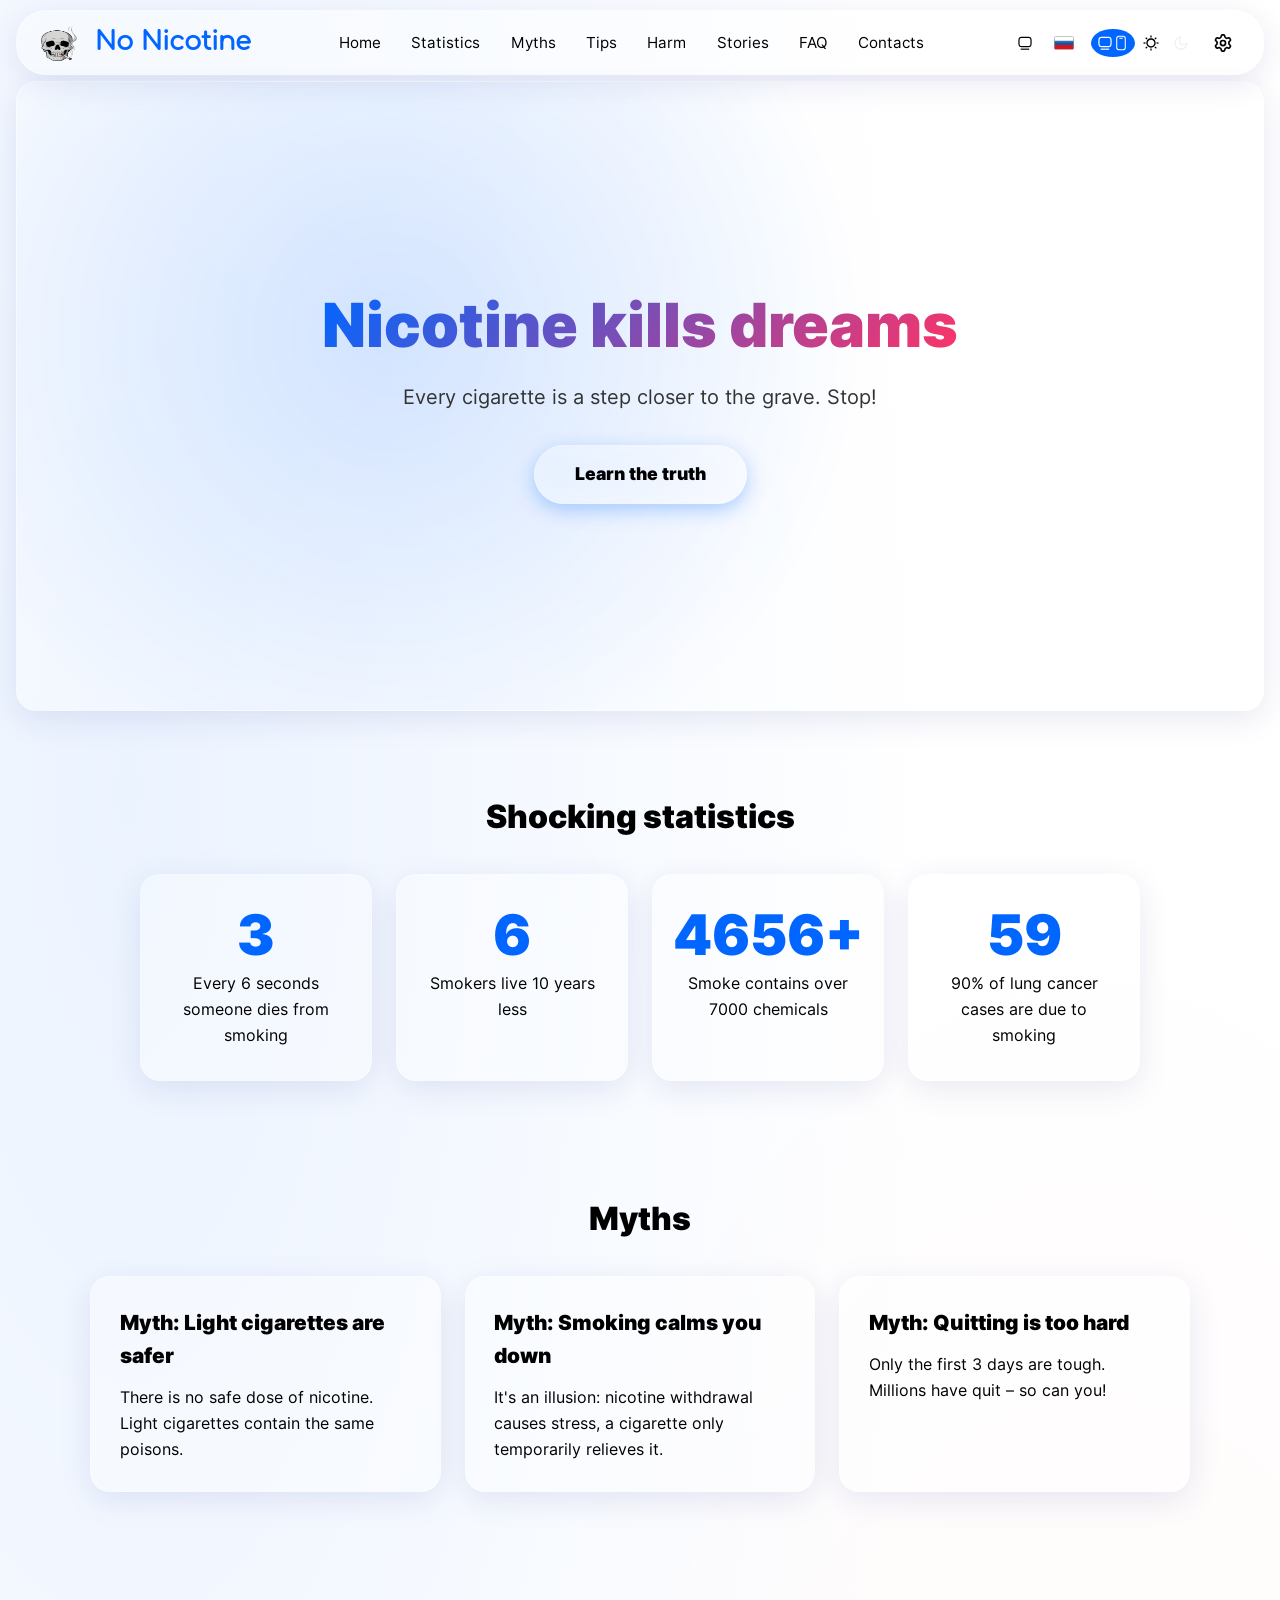
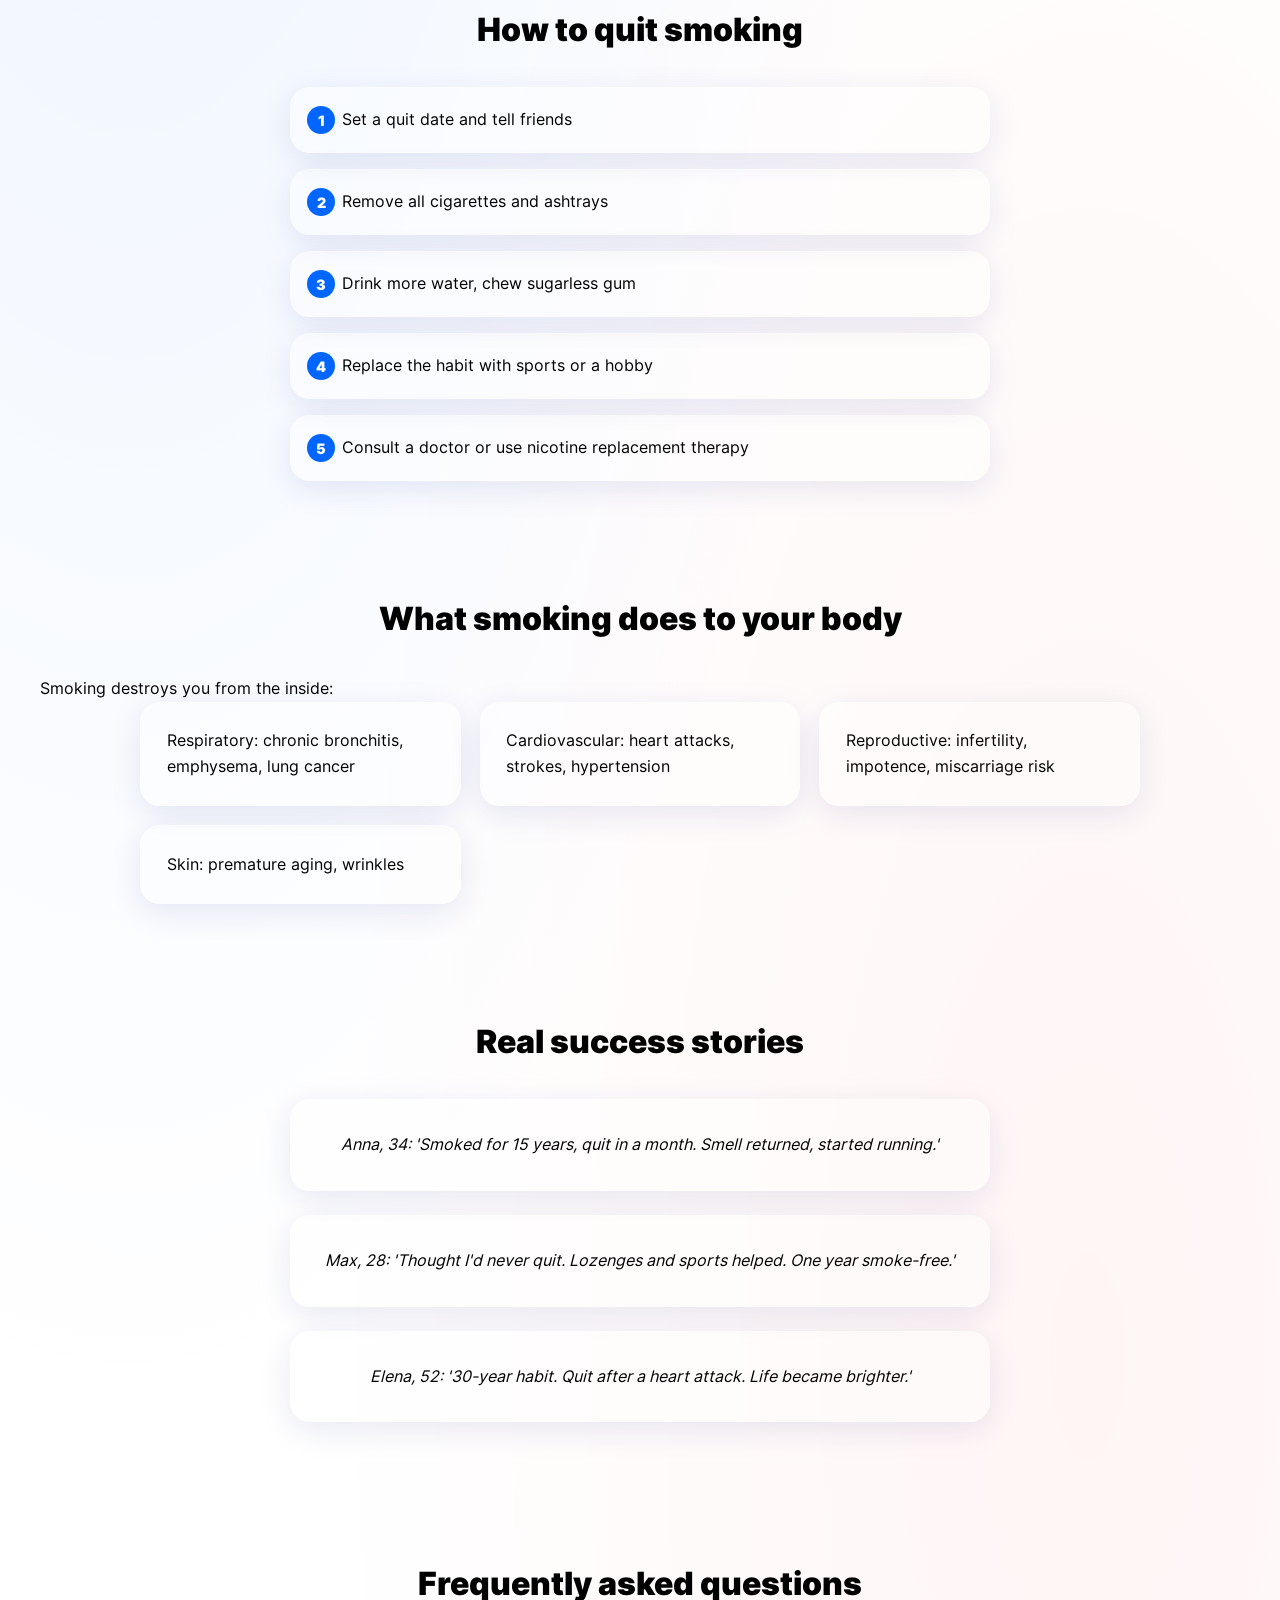
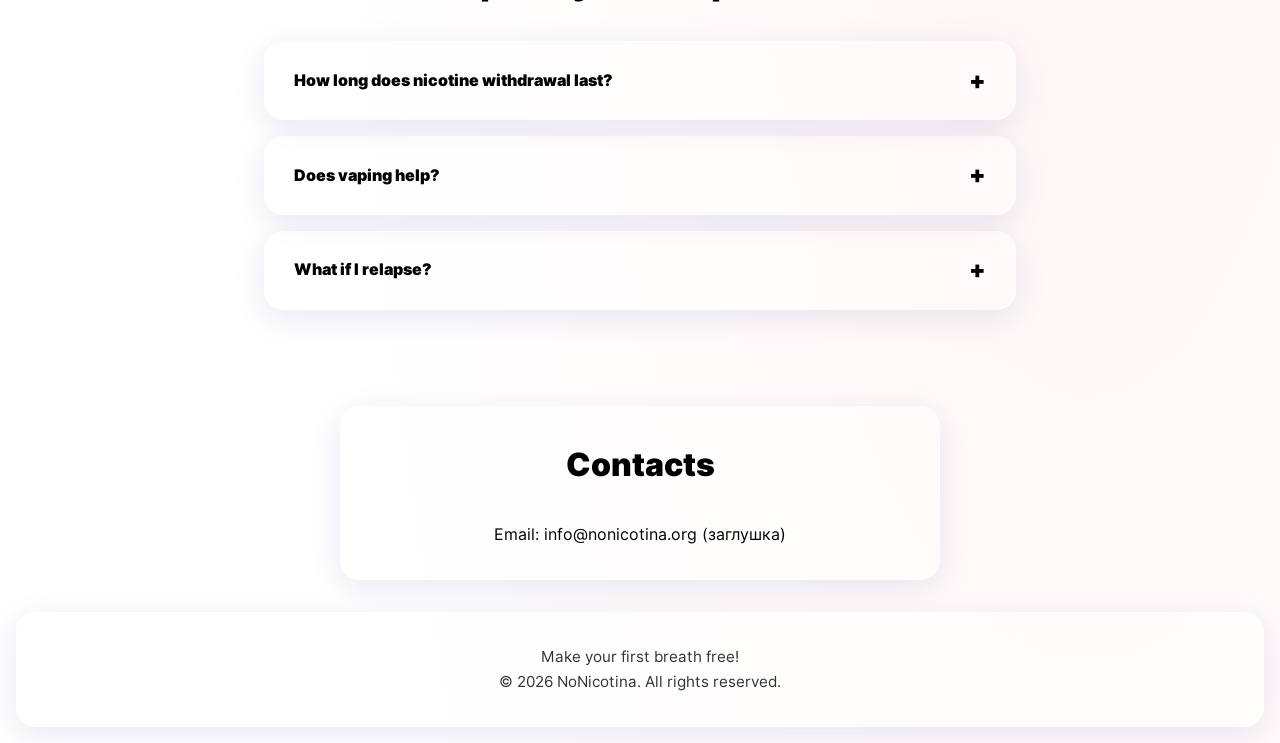
==== index.html @ d29f21b5 "Коммит" ====
<!DOCTYPE html>
<html lang="ru" data-theme="system">
<head>
  <meta charset="UTF-8">
  <meta name="viewport" content="width=device-width, initial-scale=1.0">
  <title data-i18n="site_title">Нет никотину – освободи себя</title>
  <meta name="description" content="Антитабачный сайт о вреде курения, статистике, мифах и способах бросить. Присоединяйся к движению NoNicotina!">
  <meta name="keywords" content="бросить курить, вред курения, никотин, антитабак, здоровье, отказ от сигарет">
  <link rel="canonical" href="https://nonicotina.github.io/">
  <!-- hreflang для всех языков -->
  <link rel="alternate" hreflang="ru" href="https://nonicotina.github.io/">
  <link rel="alternate" hreflang="en" href="https://nonicotina.github.io/?lang=en">
  <link rel="alternate" hreflang="uk" href="https://nonicotina.github.io/?lang=uk">
  <link rel="alternate" hreflang="fr" href="https://nonicotina.github.io/?lang=fr">
  <link rel="alternate" hreflang="x-default" href="https://nonicotina.github.io/">
  <!-- Open Graph -->
  <meta property="og:title" content="NoNicotina – антитабачный проект">
  <meta property="og:description" content="Узнай правду о курении и освободись от никотиновой зависимости.">
  <meta property="og:url" content="https://nonicotina.github.io/">
  <meta property="og:site_name" content="NoNicotina">
  <meta property="og:type" content="website">
  <meta property="og:locale" content="ru_RU">
  <meta property="og:locale:alternate" content="en_US">
  <meta property="og:locale:alternate" content="uk_UA">
  <meta property="og:locale:alternate" content="fr_FR">
  <meta property="og:image" content="https://nonicotina.github.io/static/icons/siteicon.webp">
  <meta property="og:image:width" content="256">
  <meta property="og:image:height" content="256">
  <!-- Twitter Card -->
  <meta name="twitter:card" content="summary">
  <meta name="twitter:title" content="NoNicotina">
  <meta name="twitter:description" content="Антитабачный сайт. Бросай курить!">
  <meta name="twitter:image" content="https://nonicotina.github.io/static/icons/siteicon.webp">
  <!-- Microsoft, Apple, etc. -->
  <meta name="msapplication-TileColor" content="#0066FF">
  <meta name="msapplication-TileImage" content="/static/favicon/mstile-150x150.png">
  <meta name="theme-color" content="#0066FF" media="(prefers-color-scheme: light)">
  <meta name="theme-color" content="#000000" media="(prefers-color-scheme: dark)">
  <!-- Favicon заливка всех 57 иконок -->
  <link rel="icon" type="image/svg+xml" href="/static/favicon/favicon.svg">
  <link rel="icon" type="image/png" sizes="16x16" href="/static/favicon/favicon-16x16.png">
  <link rel="icon" type="image/png" sizes="32x32" href="/static/favicon/favicon-32x32.png">
  <link rel="icon" type="image/png" sizes="48x48" href="/static/favicon/favicon-48x48.png">
  <link rel="icon" type="image/png" sizes="96x96" href="/static/favicon/favicon-96x96.png">
  <link rel="icon" type="image/png" sizes="120x120" href="/static/favicon/favicon-120x120.png">
  <link rel="icon" type="image/png" sizes="180x180" href="/static/favicon/favicon-180x180.png">
  <link rel="icon" type="image/png" sizes="192x192" href="/static/favicon/android-chrome-192x192.png">
  <link rel="icon" type="image/png" sizes="256x256" href="/static/favicon/android-chrome-256x256.png">
  <link rel="icon" type="image/png" sizes="384x384" href="/static/favicon/android-chrome-384x384.png">
  <link rel="icon" type="image/png" sizes="512x512" href="/static/favicon/android-chrome-512x512.png">
  <link rel="apple-touch-icon" sizes="57x57" href="/static/favicon/apple-touch-icon-57x57.png">
  <link rel="apple-touch-icon" sizes="60x60" href="/static/favicon/apple-touch-icon-60x60.png">
  <link rel="apple-touch-icon" sizes="72x72" href="/static/favicon/apple-touch-icon-72x72.png">
  <link rel="apple-touch-icon" sizes="76x76" href="/static/favicon/apple-touch-icon-76x76.png">
  <link rel="apple-touch-icon" sizes="114x114" href="/static/favicon/apple-touch-icon-114x114.png">
  <link rel="apple-touch-icon" sizes="120x120" href="/static/favicon/apple-touch-icon-120x120.png">
  <link rel="apple-touch-icon" sizes="144x144" href="/static/favicon/apple-touch-icon-144x144.png">
  <link rel="apple-touch-icon" sizes="152x152" href="/static/favicon/apple-touch-icon-152x152.png">
  <link rel="apple-touch-icon" sizes="167x167" href="/static/favicon/apple-touch-icon-167x167.png">
  <link rel="apple-touch-icon" sizes="180x180" href="/static/favicon/apple-touch-icon-180x180.png">
  <link rel="mask-icon" href="/static/favicon/favicon.svg" color="#0066FF">
  <meta name="mobile-web-app-capable" content="yes">
  <meta name="apple-mobile-web-app-capable" content="yes">
  <meta name="apple-mobile-web-app-status-bar-style" content="black-translucent">
  <!-- JSON-LD Schema.org -->
  <script type="application/ld+json">
    {
      "@context": "https://schema.org",
      "@type": "WebSite",
      "name": "NoNicotina",
      "url": "https://nonicotina.github.io",
      "description": "Антитабачный проект, помогающий бросить курить.",
      "potentialAction": {
        "@type": "SearchAction",
        "target": "https://nonicotina.github.io/search?q={search_term_string}",
        "query-input": "required name=search_term_string"
      },
      "inLanguage": ["ru", "en", "uk", "fr"],
      "publisher": {
        "@type": "Organization",
        "name": "NoNicotina",
        "logo": {
          "@type": "ImageObject",
          "url": "https://nonicotina.github.io/static/icons/siteicon.webp"
        }
      }
    }
  </script>
  <!-- Подключаем стили -->
  <link rel="stylesheet" href="static/styles/style.css">
</head>
<body>
  <!-- BVI панель (сначала скрыта, управляется классом bvi-active на body) -->
  <div class="bvi-panel" id="bviPanel">
    <div class="bvi-blocks bvi-block-center">
      <div class="bvi-block bvi-block-font">
        <div class="bvi-block-title" data-i18n="bvi_font">Шрифт:</div>
        <a class="bvi-link bvi-font-family-arial active">Аб</a>
        <a class="bvi-link bvi-font-family-times">Аб</a>
      </div>
      <div class="bvi-block bvi-block-fontSize">
        <div class="bvi-block-title" data-i18n="bvi_font_size">Размер шрифта:</div>
        <a data-fontsize="24" class="bvi-link bvi-fontSize-small active">Аб</a>
        <a data-fontsize="32" class="bvi-link bvi-fontSize-middle">Аб</a>
        <a data-fontsize="40" class="bvi-link bvi-fontSize-big">Аб</a>
      </div>
      <div class="bvi-block bvi-block-color">
        <div class="bvi-block-title" data-i18n="bvi_color">Цветопередача:</div>
        <a data-theme="white" class="bvi-link bvi-theme-white active">А</a>
        <a data-theme="black" class="bvi-link bvi-theme-black">А</a>
        <a data-theme="blue" class="bvi-link bvi-theme-blue">А</a>
        <a data-theme="brown" class="bvi-link bvi-theme-brown">А</a>
        <a data-theme="green" class="bvi-link bvi-theme-green">А</a>
      </div>
      <div class="bvi-block bvi-block-images">
        <div class="bvi-block-title" data-i18n="bvi_images">Изображения:</div>
        <a class="bvi-link bvi-images-on"><i class="bvi-images bvi-images-image"></i></a>
        <a class="bvi-link bvi-images-off active"><i class="bvi-images bvi-images-minus-circle"></i></a>
        <a class="bvi-link bvi-images-grayscale"><i class="bvi-images bvi-images-adjust"></i></a>
      </div>
      <div class="bvi-block bvi-block-speech">
        <div class="bvi-block-title" data-i18n="bvi_speech">Синтез речи:</div>
        <a class="bvi-link bvi-speech-off active"><i class="bvi-images bvi-images-volume-off"></i></a>
        <a class="bvi-link bvi-speech-on"><i class="bvi-images bvi-images-volume-up"></i></a>
      </div>
      <div class="bvi-block bvi-block-settings">
        <div class="bvi-block-title" data-i18n="settings">Настройки</div>
        <a class="bvi-link" id="bviModalBtn"><i class="bvi-images bvi-images-cog"></i></a>
        <a class="bvi-link" id="bviReset" data-i18n="bvi_reset">Обычная версия</a>
        <a class="bvi-link" id="bviHide" data-i18n="bvi_hide">Скрыть панель</a>
      </div>
    </div>
  </div>

  <header class="header glass">
    <a href="/" class="logo" aria-label="NoNicotina"></a>
    <nav class="nav" role="navigation">
      <button class="hamburger" aria-expanded="false" aria-label="Меню">
        <span></span><span></span><span></span>
      </button>
      <ul class="nav-list">
        <li><a href="#home" data-i18n="nav_home">Главная</a></li>
        <li><a href="#stats" data-i18n="nav_stats">Статистика</a></li>
        <li><a href="#myths" data-i18n="nav_myths">Мифы</a></li>
        <li><a href="#tips" data-i18n="nav_tips">Советы</a></li>
        <li><a href="#harm" data-i18n="nav_about">О вреде</a></li>
        <li><a href="#stories" data-i18n="nav_stories">Истории</a></li>
        <li><a href="#faq" data-i18n="nav_faq">Вопросы</a></li>
        <li><a href="#contacts" data-i18n="nav_contacts">Контакты</a></li>
      </ul>
    </nav>
    <div class="controls">
      <!-- Переключатель ПК/Мобильная версия -->
      <button class="version-switch" id="versionSwitch" aria-label="Switch version">
        <svg class="icon-desktop" width="16" height="16" viewBox="0 0 16 16" fill="currentColor"><path d="M12.1665 13.5811V14.7803H3.66651V13.5811H12.1665Z"/><path d="M13.4453 7.02379C13.4453 6.04702 13.4452 5.3616 13.3887 4.83434C13.3333 4.31828 13.2302 4.02378 13.0723 3.80309C12.9446 3.62475 12.7877 3.46883 12.6094 3.34117C12.3887 3.18328 12.0942 3.08007 11.5781 3.02477C11.0508 2.96829 10.3655 2.96715 9.38867 2.96715H6.61035C5.63359 2.96715 4.94816 2.96827 4.4209 3.02477C3.90486 3.0801 3.61034 3.18321 3.38965 3.34117C3.21143 3.46878 3.05534 3.62487 2.92774 3.80309C2.76977 4.02377 2.66667 4.3183 2.61133 4.83434C2.55483 5.3616 2.55371 6.04702 2.55371 7.02379C2.55371 8.0006 2.55485 8.68596 2.61133 9.21324C2.66663 9.72936 2.76983 10.0238 2.92774 10.2445C3.0554 10.4228 3.21131 10.5797 3.38965 10.7074C3.61034 10.8654 3.90484 10.9685 4.4209 11.0238C4.94816 11.0803 5.63359 11.0804 6.61035 11.0804H9.38867C10.3654 11.0804 11.0508 11.0803 11.5781 11.0238C12.0941 10.9685 12.3887 10.8652 12.6094 10.7074C12.7877 10.5797 12.9446 10.4229 13.0723 10.2445C13.2301 10.0238 13.3334 9.72927 13.3887 9.21324C13.4452 8.68596 13.4453 8.00058 13.4453 7.02379ZM14.6455 7.02379C14.6455 7.97428 14.646 8.73509 14.5811 9.34117C14.5149 9.95828 14.3756 10.4858 14.0479 10.9437C13.8436 11.229 13.5938 11.4788 13.3086 11.683C12.8507 12.0108 12.3232 12.15 11.7061 12.2162C11.1 12.2811 10.3391 12.2806 9.38867 12.2806H6.61035C5.66018 12.2806 4.89991 12.2811 4.29395 12.2162C3.67684 12.15 3.14935 12.0108 2.69141 11.683C2.40613 11.4788 2.15639 11.229 1.95215 10.9437C1.62436 10.4858 1.4841 9.95828 1.41797 9.34117C1.35305 8.73511 1.35449 7.97424 1.35449 7.02379C1.35449 6.07366 1.35308 5.31333 1.41797 4.70738C1.4841 4.09028 1.62436 3.56279 1.95215 3.10485C2.15638 2.81956 2.40613 2.56982 2.69141 2.36559C3.14935 2.03779 3.67684 1.89753 4.29395 1.83141C4.8999 1.76652 5.66022 1.76793 6.61035 1.76793H9.38867C10.3391 1.76793 11.1 1.76649 11.7061 1.83141C12.3232 1.89753 12.8507 2.03779 13.3086 2.36559C13.5939 2.56982 13.8436 2.81957 14.0479 3.10485C14.3756 3.56279 14.5149 4.09028 14.5811 4.70738C14.646 5.31335 14.6455 6.07362 14.6455 7.02379Z"/></svg>
        <svg class="icon-mobile" xmlns="http://www.w3.org/2000/svg" width="16" height="16" viewBox="0 0 20 20" fill="currentColor"><path d="M12.5 1A3.5 3.5 0 0 1 16 4.5v11a3.5 3.5 0 0 1-3.5 3.5h-5A3.5 3.5 0 0 1 4 15.5v-11A3.5 3.5 0 0 1 7.5 1h5Zm-5 1.3a2.2 2.2 0 0 0-2.2 2.2v11a2.2 2.2 0 0 0 2.2 2.2h5a2.2 2.2 0 0 0 2.2-2.2v-11a2.2 2.2 0 0 0-2.2-2.2h-5Zm4.65 2.35h-4.3v-1.3h4.3v1.3Z"/></svg>
      </button>
      <!-- Дропдаун языков -->
      <div class="lang-switch">
        <button class="lang-current" aria-haspopup="listbox">
          <img src="[data-uri]" alt="RU" width="16" height="12">
        </button>
        <ul class="lang-dropdown" role="listbox">
          <li data-lang="ru"><img src="[data-uri]" alt="RU"></li>
          <li data-lang="en"><img src="[data-uri]" alt="EN"></li>
          <li data-lang="uk"><img src="[data-uri]" alt="UA"></li>
          <li data-lang="fr"><img src="[data-uri]" alt="FR"></li>
        </ul>
      </div>
      <!-- Тема -->
      <div class="theme-toggle">
        <button class="theme-btn" data-theme="system" aria-label="System theme">
          <svg class="icon-system-desktop" width="16" height="16" viewBox="0 0 16 16" fill="currentColor"><path d="M12.1665 13.5811V14.7803H3.66651V13.5811H12.1665Z"/><path d="M13.4453 7.02379C13.4453 6.04702 13.4452 5.3616 13.3887 4.83434C13.3333 4.31828 13.2302 4.02378 13.0723 3.80309C12.9446 3.62475 12.7877 3.46883 12.6094 3.34117C12.3887 3.18328 12.0942 3.08007 11.5781 3.02477C11.0508 2.96829 10.3655 2.96715 9.38867 2.96715H6.61035C5.63359 2.96715 4.94816 2.96827 4.4209 3.02477C3.90486 3.0801 3.61034 3.18321 3.38965 3.34117C3.21143 3.46878 3.05534 3.62487 2.92774 3.80309C2.76977 4.02377 2.66667 4.3183 2.61133 4.83434C2.55483 5.3616 2.55371 6.04702 2.55371 7.02379C2.55371 8.0006 2.55485 8.68596 2.61133 9.21324C2.66663 9.72936 2.76983 10.0238 2.92774 10.2445C3.0554 10.4228 3.21131 10.5797 3.38965 10.7074C3.61034 10.8654 3.90484 10.9685 4.4209 11.0238C4.94816 11.0803 5.63359 11.0804 6.61035 11.0804H9.38867C10.3654 11.0804 11.0508 11.0803 11.5781 11.0238C12.0941 10.9685 12.3887 10.8652 12.6094 10.7074C12.7877 10.5797 12.9446 10.4229 13.0723 10.2445C13.2301 10.0238 13.3334 9.72927 13.3887 9.21324C13.4452 8.68596 13.4453 8.00058 13.4453 7.02379ZM14.6455 7.02379C14.6455 7.97428 14.646 8.73509 14.5811 9.34117C14.5149 9.95828 14.3756 10.4858 14.0479 10.9437C13.8436 11.229 13.5938 11.4788 13.3086 11.683C12.8507 12.0108 12.3232 12.15 11.7061 12.2162C11.1 12.2811 10.3391 12.2806 9.38867 12.2806H6.61035C5.66018 12.2806 4.89991 12.2811 4.29395 12.2162C3.67684 12.15 3.14935 12.0108 2.69141 11.683C2.40613 11.4788 2.15639 11.229 1.95215 10.9437C1.62436 10.4858 1.4841 9.95828 1.41797 9.34117C1.35305 8.73511 1.35449 7.97424 1.35449 7.02379C1.35449 6.07366 1.35308 5.31333 1.41797 4.70738C1.4841 4.09028 1.62436 3.56279 1.95215 3.10485C2.15638 2.81956 2.40613 2.56982 2.69141 2.36559C3.14935 2.03779 3.67684 1.89753 4.29395 1.83141C4.8999 1.76652 5.66022 1.76793 6.61035 1.76793H9.38867C10.3391 1.76793 11.1 1.76649 11.7061 1.83141C12.3232 1.89753 12.8507 2.03779 13.3086 2.36559C13.5939 2.56982 13.8436 2.81957 14.0479 3.10485C14.3756 3.56279 14.5149 4.09028 14.5811 4.70738C14.646 5.31335 14.6455 6.07362 14.6455 7.02379Z"/></svg>
          <svg class="icon-system-mobile" xmlns="http://www.w3.org/2000/svg" width="16" height="16" viewBox="0 0 20 20" fill="currentColor"><path d="M12.5 1A3.5 3.5 0 0 1 16 4.5v11a3.5 3.5 0 0 1-3.5 3.5h-5A3.5 3.5 0 0 1 4 15.5v-11A3.5 3.5 0 0 1 7.5 1h5Zm-5 1.3a2.2 2.2 0 0 0-2.2 2.2v11a2.2 2.2 0 0 0 2.2 2.2h5a2.2 2.2 0 0 0 2.2-2.2v-11a2.2 2.2 0 0 0-2.2-2.2h-5Zm4.65 2.35h-4.3v-1.3h4.3v1.3Z"/></svg>
        </button>
        <button class="theme-btn" data-theme="light" aria-label="Light theme">
          <svg width="16" height="16" viewBox="0 0 16 16" fill="currentColor"><path d="M11.3496 8C11.3496 6.14985 9.85015 4.65039 8 4.65039C6.14985 4.65039 4.65039 6.14985 4.65039 8C4.65039 9.85015 6.14985 11.3496 8 11.3496C9.85015 11.3496 11.3496 9.85015 11.3496 8ZM12.6504 8C12.6504 10.5681 10.5681 12.6504 8 12.6504C5.43188 12.6504 3.34961 10.5681 3.34961 8C3.34961 5.43188 5.43188 3.34961 8 3.34961C10.5681 3.34961 12.6504 5.43188 12.6504 8Z"/><path d="M8.65039 0.5V2.5H7.34961V0.5H8.65039Z"/><path d="M8.65039 13.5V15.5H7.34961V13.5H8.65039Z"/><path d="M3.15808 2.24035L4.57229 3.65456L3.6525 4.57435L2.23829 3.16014L3.15808 2.24035Z"/><path d="M12.3505 11.4327L13.7647 12.8469L12.8449 13.7667L11.4307 12.3525L12.3505 11.4327Z"/><path d="M2.24537 12.8469L3.65958 11.4327L4.57937 12.3525L3.16516 13.7667L2.24537 12.8469Z"/><path d="M11.4377 3.65455L12.852 2.24033L13.7718 3.16012L12.3575 4.57434L11.4377 3.65455Z"/><path d="M0.5 7.35461H2.5V8.6554H0.5L0.5 7.35461Z"/><path d="M13.5 7.35461H15.5V8.6554H13.5V7.35461Z"/></svg>
        </button>
        <button class="theme-btn" data-theme="dark" aria-label="Dark theme">
          <svg width="16" height="16" viewBox="0 0 16 16" fill="currentColor"><path d="M13.2764 9.52324C12.5607 9.97754 11.7177 10.242 10.7812 10.242C8.11386 10.2419 5.95042 8.07997 5.9502 5.41289C5.9502 4.48128 6.21453 3.61071 6.67188 2.87285C4.30332 3.4658 2.54992 5.60845 2.5498 8.16093C2.5498 11.1712 4.99103 13.6102 8 13.6102C10.5383 13.6102 12.6709 11.8724 13.2764 9.52324ZM7.05078 5.41289C7.051 7.47224 8.72116 9.1423 10.7812 9.14238C11.9248 9.14238 12.887 8.63397 13.5781 7.8084C13.7266 7.63106 13.9701 7.56547 14.1875 7.64433C14.4049 7.72329 14.5497 7.9297 14.5498 8.16093C14.5498 11.7766 11.6161 14.7098 8 14.7098C4.38402 14.7098 1.4502 11.7792 1.4502 8.16093C1.45033 4.54322 4.3812 1.61015 8 1.61015C8.23027 1.61015 8.43585 1.75352 8.51562 1.96953C8.59536 2.18554 8.53241 2.42829 8.35742 2.57793C7.55573 3.26311 7.05078 4.27876 7.05078 5.41289Z"/></svg>
        </button>
      </div>
      <!-- Шестерёнка настроек -->
      <button class="settings-btn" id="settingsBtn" aria-label="Settings">
        <svg data-component="Octicon" aria-hidden="true" focusable="false" class="octicon octicon-gear" viewBox="0 0 16 16" width="16" height="16" fill="currentColor" display="inline-block" overflow="visible" style="vertical-align: text-bottom;"><path d="M8 0a8.2 8.2 0 0 1 .701.031C9.444.095 9.99.645 10.16 1.29l.288 1.107c.018.066.079.158.212.224.231.114.454.243.668.386.123.082.233.09.299.071l1.103-.303c.644-.176 1.392.021 1.82.63.27.385.506.792.704 1.218.315.675.111 1.422-.364 1.891l-.814.806c-.049.048-.098.147-.088.294.016.257.016.515 0 .772-.01.147.038.246.088.294l.814.806c.475.469.679 1.216.364 1.891a7.977 7.977 0 0 1-.704 1.217c-.428.61-1.176.807-1.82.63l-1.102-.302c-.067-.019-.177-.011-.3.071a5.909 5.909 0 0 1-.668.386c-.133.066-.194.158-.211.224l-.29 1.106c-.168.646-.715 1.196-1.458 1.26a8.006 8.006 0 0 1-1.402 0c-.743-.064-1.289-.614-1.458-1.26l-.289-1.106c-.018-.066-.079-.158-.212-.224a5.738 5.738 0 0 1-.668-.386c-.123-.082-.233-.09-.299-.071l-1.103.303c-.644.176-1.392-.021-1.82-.63a8.12 8.12 0 0 1-.704-1.218c-.315-.675-.111-1.422.363-1.891l.815-.806c.05-.048.098-.147.088-.294a6.214 6.214 0 0 1 0-.772c.01-.147-.038-.246-.088-.294l-.815-.806C.635 6.045.431 5.298.746 4.623a7.92 7.92 0 0 1 .704-1.217c.428-.61 1.176-.807 1.82-.63l1.102.302c.067.019.177.011.3-.071.214-.143.437-.272.668-.386.133-.066.194-.158.211-.224l.29-1.106C6.009.645 6.556.095 7.299.03 7.53.01 7.764 0 8 0Zm-.571 1.525c-.036.003-.108.036-.137.146l-.289 1.105c-.147.561-.549.967-.998 1.189-.173.086-.34.183-.5.29-.417.278-.97.423-1.529.27l-1.103-.303c-.109-.03-.175.016-.195.045-.22.312-.412.644-.573.99-.014.031-.021.11.059.19l.815.806c.411.406.562.957.53 1.456a4.709 4.709 0 0 0 0 .582c.032.499-.119 1.05-.53 1.456l-.815.806c-.081.08-.073.159-.059.19.162.346.353.677.573.989.02.03.085.076.195.046l1.102-.303c.56-.153 1.113-.008 1.53.27.161.107.328.204.501.29.447.222.85.629.997 1.189l.289 1.105c.029.109.101.143.137.146a6.6 6.6 0 0 0 1.142 0c.036-.003.108-.036.137-.146l.289-1.105c.147-.561.549-.967.998-1.189.173-.086.34-.183.5-.29.417-.278.97-.423 1.529-.27l1.103.303c.109.029.175-.016.195-.045.22-.313.411-.644.573-.99.014-.031.021-.11-.059-.19l-.815-.806c-.411-.406-.562-.957-.53-1.456a4.709 4.709 0 0 0 0-.582c-.032-.499.119-1.05.53-1.456l.815-.806c.081-.08.073-.159.059-.19a6.464 6.464 0 0 0-.573-.989c-.02-.03-.085-.076-.195-.046l-1.102.303c-.56.153-1.113.008-1.53-.27a4.44 4.44 0 0 0-.501-.29c-.447-.222-.85-.629-.997-1.189l-.289-1.105c-.029-.11-.101-.143-.137-.146a6.6 6.6 0 0 0-1.142 0ZM11 8a3 3 0 1 1-6 0 3 3 0 0 1 6 0ZM9.5 8a1.5 1.5 0 1 0-3.001.001A1.5 1.5 0 0 0 9.5 8Z"/></svg>
      </button>
    </div>
  </header>

  <!-- Панель настроек (модальное окно) -->
  <div class="settings-modal" id="settingsModal">
    <div class="modal-content glass">
      <h2 data-i18n="settings">Настройки</h2>
      <div class="setting-group">
        <label data-i18n="address_formal">Форма обращения</label>
        <select id="addressSelect">
          <option value="formal" data-i18n="address_formal">Вы</option>
          <option value="informal" data-i18n="address_informal">Ты</option>
        </select>
      </div>
      <div class="setting-group">
        <label data-i18n="style_formal">Стиль общения</label>
        <select id="styleSelect">
          <option value="formal" data-i18n="style_formal">Формальный</option>
          <option value="informal" data-i18n="style_informal">Неформальный</option>
          <option value="normal" data-i18n="style_normal">Обычный</option>
          <option value="friendly" data-i18n="style_friendly">Дружелюбный</option>
        </select>
      </div>
      <div class="setting-group">
        <label data-i18n="font_size">Размер шрифта</label>
        <input type="range" id="fontSizeRange" min="12" max="24" value="16" step="2">
        <span id="fontSizeValue">16px</span>
      </div>
      <div class="setting-group">
        <label data-i18n="scale">Масштаб</label>
        <input type="range" id="scaleRange" min="0.8" max="1.5" value="1" step="0.1">
        <span id="scaleValue">100%</span>
      </div>
      <div class="setting-group">
        <label data-i18n="contrast">Контраст</label>
        <input type="range" id="contrastRange" min="0.8" max="1.5" value="1" step="0.1">
      </div>
      <button class="close-modal" id="closeSettingsModal">×</button>
    </div>
  </div>

  <main id="home">
    <section class="hero glass">
      <div class="hero-content">
        <h1 data-i18n="hero_title">Никотин убивает мечту</h1>
        <p data-i18n="hero_subtitle">Каждая сигарета — шаг к могиле. Остановись!</p>
        <a href="#stats" class="cta-button glass" data-i18n="hero_cta">Узнать правду</a>
      </div>
    </section>

    <section id="stats" class="stats">
      <h2 data-i18n="stats_title">Шокирующая статистика</h2>
      <div class="stats-grid">
        <div class="stat-card glass">
          <div class="stat-number" data-count="6">0</div>
          <p data-i18n="stats_item1">Каждые 6 секунд человек умирает от курения</p>
        </div>
        <div class="stat-card glass">
          <div class="stat-number" data-count="10">0</div>
          <p data-i18n="stats_item2">Курильщики живут на 10 лет меньше</p>
        </div>
        <div class="stat-card glass">
          <div class="stat-number" data-count="7000">0</div>
          <p data-i18n="stats_item3">В дыме более 7000 химикатов</p>
        </div>
        <div class="stat-card glass">
          <div class="stat-number" data-count="90">0</div>
          <p data-i18n="stats_item4">90% случаев рака лёгких — из-за курения</p>
        </div>
      </div>
    </section>

    <section id="myths" class="myths">
      <h2 data-i18n="nav_myths">Мифы</h2>
      <div class="myths-list">
        <article class="myth glass">
          <h3 data-i18n="myth1_title">Миф: Лёгкие сигареты безопаснее</h3>
          <p data-i18n="myth1_text">Нет безопасной дозы никотина. Лёгкие сигареты содержат те же яды.</p>
        </article>
        <article class="myth glass">
          <h3 data-i18n="myth2_title">Миф: Курение успокаивает</h3>
          <p data-i18n="myth2_text">Это иллюзия: никотиновая ломка создаёт стресс, а сигарета лишь временно снимает его.</p>
        </article>
        <article class="myth glass">
          <h3 data-i18n="myth3_title">Миф: Бросить трудно</h3>
          <p data-i18n="myth3_text">Трудно только первые 3 дня. Миллионы людей уже бросили — ты сможешь!</p>
        </article>
      </div>
    </section>

    <section id="tips" class="tips">
      <h2 data-i18n="tips_title">Как бросить курить</h2>
      <ol class="tips-list">
        <li data-i18n="tip1" class="glass">Назначь дату отказа и скажи друзьям</li>
        <li data-i18n="tip2" class="glass">Убери все сигареты и пепельницы</li>
        <li data-i18n="tip3" class="glass">Пей больше воды, жуй жвачку без сахара</li>
        <li data-i18n="tip4" class="glass">Замени привычку спортом или хобби</li>
        <li data-i18n="tip5" class="glass">Обратись к врачу или используй никотинзаместительную терапию</li>
      </ol>
    </section>

    <section id="harm" class="harm">
      <h2 data-i18n="harm_title">Что курение делает с организмом</h2>
      <p data-i18n="harm_intro">Курение разрушает тебя изнутри:</p>
      <div class="harm-grid">
        <div class="harm-item glass"><span data-i18n="harm_respiratory">Дыхательная система: хронический бронхит, эмфизема, рак лёгких</span></div>
        <div class="harm-item glass"><span data-i18n="harm_heart">Сердечно-сосудистая: инфаркты, инсульты, гипертония</span></div>
        <div class="harm-item glass"><span data-i18n="harm_reproductive">Репродуктивная система: бесплодие, импотенция, риск выкидыша</span></div>
        <div class="harm-item glass"><span data-i18n="harm_skin">Кожа: преждевременное старение, морщины</span></div>
      </div>
    </section>

    <section id="stories" class="stories">
      <h2 data-i18n="stories_title">Реальные истории победителей</h2>
      <div class="story-card glass">
        <p data-i18n="story1">Анна, 34 года: «Курила 15 лет, бросила за месяц. Вернулось обоняние, начала бегать.»</p>
      </div>
      <div class="story-card glass">
        <p data-i18n="story2">Максим, 28 лет: «Думал, что никогда не брошу. Помогли леденцы и спорт. Год без сигарет.»</p>
      </div>
      <div class="story-card glass">
        <p data-i18n="story3">Елена, 52 года: «Стаж 30 лет. Бросила после инфаркта. Жизнь стала ярче.»</p>
      </div>
    </section>

    <section id="faq" class="faq">
      <h2 data-i18n="faq_title">Часто задаваемые вопросы</h2>
      <details class="faq-item glass">
        <summary data-i18n="faq_q1">Сколько длится никотиновая ломка?</summary>
        <p data-i18n="faq_a1">Острые симптомы проходят за 3-7 дней. Психологическая тяга может сохраняться месяцы, но слабеет.</p>
      </details>
      <details class="faq-item glass">
        <summary data-i18n="faq_q2">Помогает ли вейпинг?</summary>
        <p data-i18n="faq_a2">Нет. Вейпы содержат никотин и вредные химикаты, они просто другая форма зависимости.</p>
      </details>
      <details class="faq-item glass">
        <summary data-i18n="faq_q3">Что делать, если срываюсь?</summary>
        <p data-i18n="faq_a3">Не корите себя. Проанализируйте причину и продолжайте попытки. Каждый срыв — опыт.</p>
      </details>
    </section>

    <section id="contacts" class="contacts glass">
      <h2 data-i18n="nav_contacts">Контакты</h2>
      <p>Email: info@nonicotina.org (заглушка)</p>
    </section>
  </main>

  <footer class="glass">
    <p data-i18n="footer_quote">Сделай первый вдох свободным!</p>
    <p data-i18n="footer_copyright">© 2026 NoNicotina. Все права защищены.</p>
  </footer>

  <script src="static/scripts/i18n.js"></script>
  <script src="static/scripts/script.js"></script>
</body>
</html>
---- static/styles/style.css ----
/* ================================================================
   style.css – полный стиль сайта NoNicotina
   ================================================================ */

/* ---------- Fonts ---------- */
@font-face {
  font-family: 'Inter';
  src: url('../fonts/Inter-Regular.otf') format('opentype');
  font-weight: 400;
  font-display: swap;
}
@font-face {
  font-family: 'Inter';
  src: url('../fonts/Inter-Black.otf') format('opentype');
  font-weight: 900;
  font-display: swap;
}
@font-face {
  font-family: 'Comfortaa';
  src: url('../fonts/Comfortaa.ttf') format('truetype');
  font-weight: 400;
  font-display: swap;
}

/* ---------- Variables & Theme System ---------- */
:root {
  /* базовые */
  --bg: #FFFFFF;
  --text: #000000;
  --text-soft: #333333;
  --accent: #0066FF;
  /* glass */
  --glass-bg: rgba(255, 255, 255, 0.35);
  --glass-border: rgba(255, 255, 255, 0.2);
  --glass-shadow: 0 8px 32px 0 rgba(31, 38, 135, 0.1);
  --glass-blur: 16px;
  /* размеры */
  --font-base: 16px;
  --font-scale: 1;
  --contrast: 1;
  --border-radius: 20px;
  --transition-speed: 0.3s;
}

/* Тёмная тема */
[data-theme="dark"] {
  --bg: #0a0a0a;
  --text: #f0f0f0;
  --text-soft: #aaaaaa;
  --glass-bg: rgba(20, 20, 20, 0.5);
  --glass-border: rgba(255, 255, 255, 0.08);
  --glass-shadow: 0 8px 32px 0 rgba(0, 0, 0, 0.6);
}

/* Системная тема (по умолчанию system) */
@media (prefers-color-scheme: dark) {
  [data-theme="system"] {
    --bg: #0a0a0a;
    --text: #f0f0f0;
    --text-soft: #aaaaaa;
    --glass-bg: rgba(20, 20, 20, 0.5);
    --glass-border: rgba(255, 255, 255, 0.08);
    --glass-shadow: 0 8px 32px 0 rgba(0, 0, 0, 0.6);
  }
}

/* ---------- Global Reset ---------- */
*, *::before, *::after {
  box-sizing: border-box;
  margin: 0;
  padding: 0;
}

html {
  font-size: calc(var(--font-base) * var(--font-scale));
  scroll-behavior: smooth;
}

body {
  font-family: 'Inter', -apple-system, BlinkMacSystemFont, sans-serif;
  font-weight: 400;
  line-height: 1.6;
  background: var(--bg);
  color: var(--text);
  min-height: 100vh;
  transition: background 0.4s ease, color 0.4s ease, filter 0.3s;
  filter: contrast(var(--contrast));
  /* Фоновые градиенты для глубины */
  background-image:
    radial-gradient(ellipse at 10% 20%, rgba(0, 102, 255, 0.08) 0%, transparent 50%),
    radial-gradient(ellipse at 85% 75%, rgba(255, 0, 0, 0.04) 0%, transparent 50%);
}

/* ---------- Glass Utility Class ---------- */
.glass {
  background: var(--glass-bg);
  backdrop-filter: blur(var(--glass-blur));
  -webkit-backdrop-filter: blur(var(--glass-blur));
  border: 1px solid var(--glass-border);
  border-radius: var(--border-radius);
  box-shadow: var(--glass-shadow);
}

/* ---------- Header ---------- */
.header {
  position: sticky;
  top: 10px;
  z-index: 1000;
  display: flex;
  align-items: center;
  justify-content: space-between;
  padding: 0.6rem 1.5rem;
  margin: 0.5rem 1rem;
  border-radius: 30px;
  transition: all var(--transition-speed) ease;
}

/* Логотип – полностью через CSS */
.logo {
  display: flex;
  align-items: center;
  text-decoration: none;
  background: url('../icons/siteicon.webp') left center / 36px 36px no-repeat;
  height: 44px;
  padding-left: 46px;
  font-family: 'Comfortaa', cursive;
  font-size: 1.6rem;
  font-weight: 700;
  color: var(--accent);
  white-space: nowrap;
  user-select: none;
  transition: transform 0.2s, filter 0.2s;
}
.logo:hover {
  transform: scale(1.03);
  filter: drop-shadow(0 0 6px rgba(0,102,255,0.3));
}
.logo::after {
  content: attr(data-text);
  margin-left: 8px;
}
/* Языковые версии логотипа задаём через атрибут lang у html,
   но data-text будет обновляться динамически из JS.
   Дополнительно можно захардкодить fallback:
*/
html[lang="ru"] .logo::after { content: "Нет никотину"; }
html[lang="en"] .logo::after { content: "No Nicotine"; }
html[lang="uk"] .logo::after { content: "Ні нікотину"; }
html[lang="fr"] .logo::after { content: "Pas de nicotine"; }

/* Навигация */
.nav {
  display: flex;
  align-items: center;
}
.nav-list {
  display: flex;
  list-style: none;
  gap: 0.5rem 1.5rem;
  flex-wrap: wrap;
}
.nav-list a {
  text-decoration: none;
  color: var(--text);
  font-weight: 500;
  font-size: 0.95rem;
  padding: 0.3rem 0.2rem;
  border-bottom: 2px solid transparent;
  transition: border-color 0.2s, color 0.2s;
}
.nav-list a:hover,
.nav-list a:focus-visible {
  color: var(--accent);
  border-bottom-color: var(--accent);
}

/* Бургер */
.hamburger {
  display: none;
  background: none;
  border: none;
  cursor: pointer;
  padding: 5px;
  margin-right: 10px;
}
.hamburger span {
  display: block;
  width: 26px;
  height: 3px;
  background: var(--text);
  margin: 5px 0;
  border-radius: 3px;
  transition: all 0.3s ease;
}
/* Анимация бургера в открытом состоянии (опционально) */
.hamburger.active span:nth-child(1) {
  transform: rotate(45deg) translate(5px, 6px);
}
.hamburger.active span:nth-child(2) {
  opacity: 0;
}
.hamburger.active span:nth-child(3) {
  transform: rotate(-45deg) translate(5px, -6px);
}

/* Блок управления (язык, тема, настройки, версия) */
.controls {
  display: flex;
  align-items: center;
  gap: 0.6rem;
}

/* Переключатель ПК/Мобильная версия */
.version-switch {
  background: none;
  border: 1px solid var(--glass-border);
  border-radius: 8px;
  padding: 4px;
  cursor: pointer;
  color: var(--text);
  display: flex;
  align-items: center;
  transition: background 0.2s;
}
.version-switch:hover {
  background: var(--glass-bg);
}
.version-switch .icon-desktop,
.version-switch .icon-mobile {
  width: 16px;
  height: 16px;
}
/* По умолчанию показываем обе иконки, скрываем одну в медиа-запросах */
.version-switch .icon-mobile {
  display: none;
}

/* Переключатель темы */
.theme-toggle {
  display: flex;
  gap: 2px;
  background: var(--glass-bg);
  border-radius: 20px;
  padding: 2px;
  backdrop-filter: blur(12px);
}
.theme-btn {
  background: transparent;
  border: none;
  padding: 6px;
  border-radius: 50%;
  cursor: pointer;
  color: var(--text);
  display: flex;
  align-items: center;
  justify-content: center;
  transition: background 0.25s, color 0.25s;
}
.theme-btn.active {
  background: var(--accent);
  color: #fff;
}
.theme-btn:hover:not(.active) {
  background: rgba(0,102,255,0.15);
}
.theme-btn svg {
  width: 16px;
  height: 16px;
}

/* Переключатель языка */
.lang-switch {
  position: relative;
}
.lang-current {
  background: var(--glass-bg);
  border: 1px solid var(--glass-border);
  border-radius: 8px;
  padding: 3px 5px;
  cursor: pointer;
  display: flex;
  align-items: center;
  gap: 4px;
  backdrop-filter: blur(8px);
  transition: background 0.2s;
}
.lang-current:hover {
  background: rgba(0,102,255,0.1);
}
.lang-current img {
  width: 20px;
  height: 14px;
  border-radius: 2px;
}
.lang-dropdown {
  position: absolute;
  top: calc(100% + 6px);
  right: 0;
  list-style: none;
  background: var(--glass-bg);
  backdrop-filter: blur(16px);
  border-radius: 12px;
  border: 1px solid var(--glass-border);
  padding: 0.4rem;
  display: none;
  z-index: 1001;
  min-width: 50px;
  box-shadow: var(--glass-shadow);
}
.lang-dropdown.active {
  display: block;
}
.lang-dropdown li {
  padding: 0.4rem;
  cursor: pointer;
  border-radius: 8px;
  transition: background 0.2s;
}
.lang-dropdown li:hover {
  background: rgba(0,102,255,0.15);
}
.lang-dropdown img {
  width: 22px;
  height: 15px;
  display: block;
}

/* Кнопка настроек */
.settings-btn {
  background: var(--glass-bg);
  border: 1px solid var(--glass-border);
  border-radius: 50%;
  padding: 6px;
  cursor: pointer;
  color: var(--text);
  display: flex;
  align-items: center;
  justify-content: center;
  backdrop-filter: blur(12px);
  transition: transform 0.3s, background 0.2s;
}
.settings-btn:hover {
  transform: rotate(90deg);
  background: rgba(0,102,255,0.15);
}
.settings-btn svg {
  width: 18px;
  height: 18px;
}

/* ---------- Модальное окно настроек ---------- */
.settings-modal {
  position: fixed;
  inset: 0;
  background: rgba(0,0,0,0.5);
  backdrop-filter: blur(6px);
  display: none;
  justify-content: center;
  align-items: center;
  z-index: 2000;
  animation: fadeIn 0.2s ease;
}
.settings-modal.open {
  display: flex;
}
.modal-content {
  max-width: 550px;
  width: 90%;
  padding: 2rem 2rem 1.5rem;
  position: relative;
  color: var(--text);
  background: var(--glass-bg);
  backdrop-filter: blur(20px);
  border-radius: 24px;
  border: 1px solid var(--glass-border);
  box-shadow: 0 20px 50px rgba(0,0,0,0.3);
  animation: slideUp 0.3s ease;
}
.modal-content h2 {
  margin-bottom: 1.5rem;
  font-weight: 700;
  font-size: 1.6rem;
}
.setting-group {
  margin-bottom: 1.5rem;
  display: flex;
  flex-direction: column;
  gap: 0.4rem;
}
.setting-group label {
  font-weight: 600;
  font-size: 0.9rem;
  color: var(--text-soft);
  text-transform: uppercase;
  letter-spacing: 0.5px;
}
.setting-group select,
.setting-group input[type="range"] {
  padding: 0.6rem;
  border-radius: 12px;
  border: 1px solid var(--glass-border);
  background: var(--glass-bg);
  color: var(--text);
  backdrop-filter: blur(12px);
  font-size: 1rem;
  outline: none;
}
.setting-group input[type="range"] {
  height: 6px;
  -webkit-appearance: none;
  appearance: none;
  background: var(--glass-bg);
}
.setting-group input[type="range"]::-webkit-slider-thumb {
  -webkit-appearance: none;
  width: 18px;
  height: 18px;
  border-radius: 50%;
  background: var(--accent);
  cursor: pointer;
  border: none;
}
.close-modal {
  position: absolute;
  top: 10px;
  right: 16px;
  background: none;
  border: none;
  font-size: 1.8rem;
  cursor: pointer;
  color: var(--text);
  line-height: 1;
  transition: transform 0.2s;
}
.close-modal:hover {
  transform: scale(1.2);
}

/* ---------- BVI Панель (слабовидящие) ---------- */
.bvi-panel {
  position: fixed;
  top: 0;
  left: 0;
  width: 100%;
  background: #000;
  color: #fff;
  z-index: 9000;
  padding: 12px 20px;
  display: none;
  flex-wrap: wrap;
  gap: 10px;
  align-items: center;
  justify-content: center;
  border-bottom: 2px solid #e2241c;
}
body.bvi-active .bvi-panel {
  display: flex;
}
.bvi-blocks {
  display: flex;
  flex-wrap: wrap;
  gap: 15px;
  align-items: center;
  max-width: 1100px;
  margin: 0 auto;
}
.bvi-block {
  display: flex;
  align-items: center;
  gap: 6px;
}
.bvi-block-title {
  font-weight: 600;
  font-size: 0.9rem;
  white-space: nowrap;
}
.bvi-link {
  color: #fff;
  text-decoration: none;
  padding: 4px 10px;
  border-radius: 6px;
  background: #333;
  font-size: 0.9rem;
  cursor: pointer;
  transition: background 0.2s;
}
.bvi-link.active {
  background: #e2241c;
  color: #fff;
}
.bvi-link:hover {
  background: #555;
}
/* Цветовые темы BVI */
[data-bvi-theme="white"] body {
  background: #fff !important;
  color: #000 !important;
}
[data-bvi-theme="black"] body {
  background: #000 !important;
  color: #fff !important;
}
[data-bvi-theme="blue"] body {
  background: #9dd1ff !important;
  color: #063462 !important;
}
[data-bvi-theme="brown"] body {
  background: #f7f3d6 !important;
  color: #4d3b1c !important;
}
[data-bvi-theme="green"] body {
  background: #e1f5e1 !important;
  color: #1e3b1e !important;
}

/* Скрытие/отображение изображений в BVI */
body.bvi-images-off img,
body.bvi-images-off video,
body.bvi-images-off svg {
  display: none !important;
}
body.bvi-images-grayscale img,
body.bvi-images-grayscale video {
  filter: grayscale(100%) !important;
}

/* ---------- Hero ---------- */
.hero {
  display: flex;
  align-items: center;
  justify-content: center;
  min-height: 70vh;
  text-align: center;
  padding: 2rem;
  margin: 0.5rem 1rem 2rem;
  position: relative;
  overflow: hidden;
}
.hero::before {
  content: '';
  position: absolute;
  inset: 0;
  background: radial-gradient(circle at 30% 40%, rgba(0,102,255,0.15) 0%, transparent 50%);
  z-index: 0;
}
.hero-content {
  position: relative;
  z-index: 1;
  max-width: 700px;
}
.hero h1 {
  font-family: 'Inter', sans-serif;
  font-weight: 900;
  font-size: clamp(2.2rem, 7vw, 3.8rem);
  line-height: 1.2;
  margin-bottom: 1.2rem;
  background: linear-gradient(135deg, var(--accent), #ff3366);
  -webkit-background-clip: text;
  -webkit-text-fill-color: transparent;
  background-clip: text;
}
.hero p {
  font-size: 1.25rem;
  color: var(--text-soft);
  margin-bottom: 2rem;
  max-width: 500px;
  margin-left: auto;
  margin-right: auto;
}
.cta-button {
  display: inline-block;
  padding: 0.9rem 2.5rem;
  border-radius: 50px;
  text-decoration: none;
  font-weight: 700;
  font-size: 1.1rem;
  color: #fff;
  background: var(--accent);
  border: 1px solid rgba(255,255,255,0.2);
  box-shadow: 0 6px 20px rgba(0,102,255,0.3);
  transition: transform 0.2s, box-shadow 0.2s;
}
.cta-button:hover {
  transform: translateY(-3px);
  box-shadow: 0 10px 28px rgba(0,102,255,0.45);
}
.cta-button.glass {
  background: var(--glass-bg);
  backdrop-filter: blur(12px);
  border: 1px solid var(--glass-border);
  color: var(--text);
}

/* ---------- Sections ---------- */
section {
  padding: 3rem 1.5rem;
  margin: 1rem;
  border-radius: var(--border-radius);
}
section h2 {
  font-size: 2rem;
  font-weight: 800;
  margin-bottom: 2rem;
  text-align: center;
  color: var(--text);
}

/* Stats */
.stats-grid {
  display: grid;
  grid-template-columns: repeat(auto-fit, minmax(200px, 1fr));
  gap: 1.5rem;
  max-width: 1000px;
  margin: 0 auto;
}
.stat-card {
  padding: 2rem 1.2rem;
  text-align: center;
  transition: transform 0.3s;
}
.stat-card:hover {
  transform: translateY(-6px);
}
.stat-number {
  font-size: 3.5rem;
  font-weight: 900;
  color: var(--accent);
  margin-bottom: 0.5rem;
  line-height: 1;
}

/* Myths */
.myths-list {
  display: grid;
  grid-template-columns: repeat(auto-fit, minmax(280px, 1fr));
  gap: 1.5rem;
  max-width: 1100px;
  margin: 0 auto;
}
.myth {
  padding: 1.8rem;
}
.myth h3 {
  font-size: 1.3rem;
  margin-bottom: 0.8rem;
}

/* Tips */
.tips-list {
  max-width: 700px;
  margin: 0 auto;
  list-style: none;
  padding: 0;
  display: flex;
  flex-direction: column;
  gap: 1rem;
}
.tips-list li {
  padding: 1.2rem 1.8rem;
  font-weight: 500;
  counter-increment: tip-counter;
  position: relative;
  padding-left: 3.2rem;
}
.tips-list li::before {
  content: counter(tip-counter);
  position: absolute;
  left: 1rem;
  top: 50%;
  transform: translateY(-50%);
  background: var(--accent);
  color: #fff;
  border-radius: 50%;
  width: 28px;
  height: 28px;
  display: flex;
  align-items: center;
  justify-content: center;
  font-weight: 700;
  font-size: 0.9rem;
}

/* Harm */
.harm-grid {
  display: grid;
  grid-template-columns: repeat(auto-fit, minmax(240px, 1fr));
  gap: 1.2rem;
  max-width: 1000px;
  margin: 0 auto;
}
.harm-item {
  padding: 1.6rem;
  font-weight: 500;
}

/* Stories */
.stories {
  text-align: center;
}
.story-card {
  padding: 2rem;
  max-width: 700px;
  margin: 0 auto 1.5rem;
  font-style: italic;
}

/* FAQ */
.faq {
  max-width: 800px;
  margin-left: auto;
  margin-right: auto;
}
.faq-item {
  margin-bottom: 1rem;
  padding: 0;
  border-radius: var(--border-radius);
  overflow: hidden;
}
.faq-item summary {
  padding: 1.2rem 1.8rem;
  font-weight: 600;
  cursor: pointer;
  list-style: none;
  display: flex;
  justify-content: space-between;
  align-items: center;
}
.faq-item summary::-webkit-details-marker {
  display: none;
}
.faq-item summary::after {
  content: '+';
  font-size: 1.5rem;
  transition: transform 0.3s;
}
.faq-item[open] summary::after {
  content: '−';
  transform: rotate(180deg);
}
.faq-item p {
  padding: 0 1.8rem 1.5rem;
  color: var(--text-soft);
}

/* Contacts */
.contacts {
  max-width: 600px;
  margin: 2rem auto;
  text-align: center;
  padding: 2rem;
}

/* Footer */
footer {
  text-align: center;
  padding: 2rem 1rem;
  margin: 1.5rem 1rem 1rem;
  font-size: 0.95rem;
  color: var(--text-soft);
}

/* ---------- Анимации ---------- */
@keyframes fadeIn {
  from { opacity: 0; }
  to { opacity: 1; }
}
@keyframes slideUp {
  from { transform: translateY(30px); opacity: 0; }
  to { transform: translateY(0); opacity: 1; }
}

/* Счётчики анимация не требуется, всё делает JS */

/* ---------- Адаптивность ---------- */
@media (max-width: 768px) {
  .header {
    flex-wrap: wrap;
    justify-content: space-between;
  }
  .nav-list {
    display: none;
    flex-direction: column;
    position: absolute;
    top: 70px;
    left: 1rem;
    right: 1rem;
    background: var(--glass-bg);
    backdrop-filter: blur(20px);
    border-radius: 20px;
    padding: 1.5rem;
    border: 1px solid var(--glass-border);
    box-shadow: var(--glass-shadow);
    z-index: 999;
  }
  .nav-list.open {
    display: flex;
  }
  .hamburger {
    display: block;
  }
  .controls {
    gap: 0.4rem;
  }
  .version-switch .icon-desktop {
    display: none;
  }
  .version-switch .icon-mobile {
    display: block;
  }
  .hero h1 {
    font-size: 2rem;
  }
  .stat-number {
    font-size: 2.8rem;
  }
}

@media (min-width: 769px) {
  .version-switch .icon-mobile {
    display: none;
  }
  .version-switch .icon-desktop {
    display: block;
  }
  .nav-list {
    display: flex !important;
    position: static;
    background: none;
    backdrop-filter: none;
    border: none;
    box-shadow: none;
    padding: 0;
  }
}

/* Принудительная мобильная версия через класс force-mobile */
body.force-mobile .header {
  flex-wrap: wrap;
}
body.force-mobile .nav-list {
  display: none;
  flex-direction: column;
  position: absolute;
  top: 70px;
  left: 1rem;
  right: 1rem;
  background: var(--glass-bg);
  backdrop-filter: blur(20px);
  border-radius: 20px;
  padding: 1.5rem;
  border: 1px solid var(--glass-border);
  box-shadow: var(--glass-shadow);
  z-index: 999;
}
body.force-mobile .nav-list.open {
  display: flex;
}
body.force-mobile .hamburger {
  display: block;
}
body.force-mobile .version-switch .icon-desktop {
  display: none;
}
body.force-mobile .version-switch .icon-mobile {
  display: block;
}
body.force-mobile .hero h1 {
  font-size: 2rem;
}

/* ---------- Доступность ---------- */
:focus-visible {
  outline: 2px solid var(--accent);
  outline-offset: 2px;
}

/* Для слабовидящих при активном BVI */
body.bvi-active {
  font-size: 1.2rem;
  line-height: 1.8;
}
body.bvi-active .glass {
  background: rgba(0,0,0,0.6);
  border: 2px solid #fff;
  box-shadow: none;
}
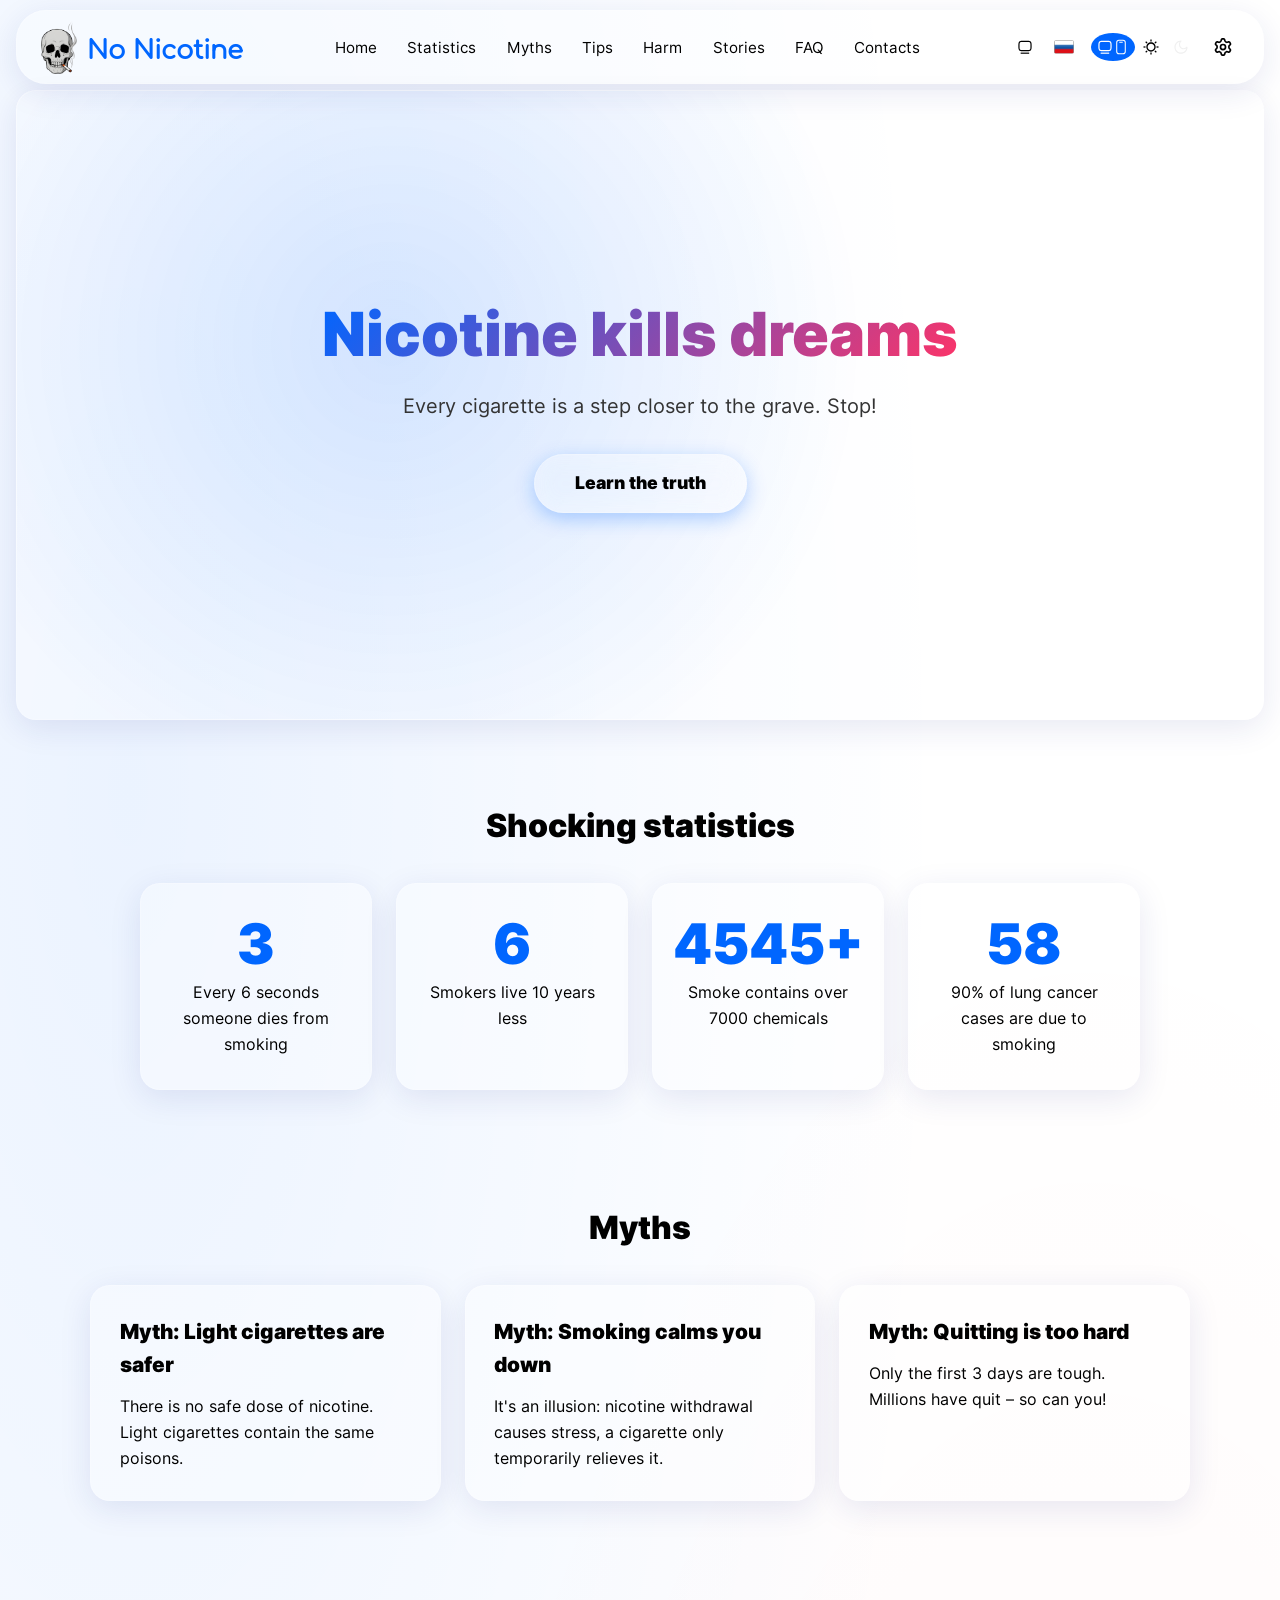
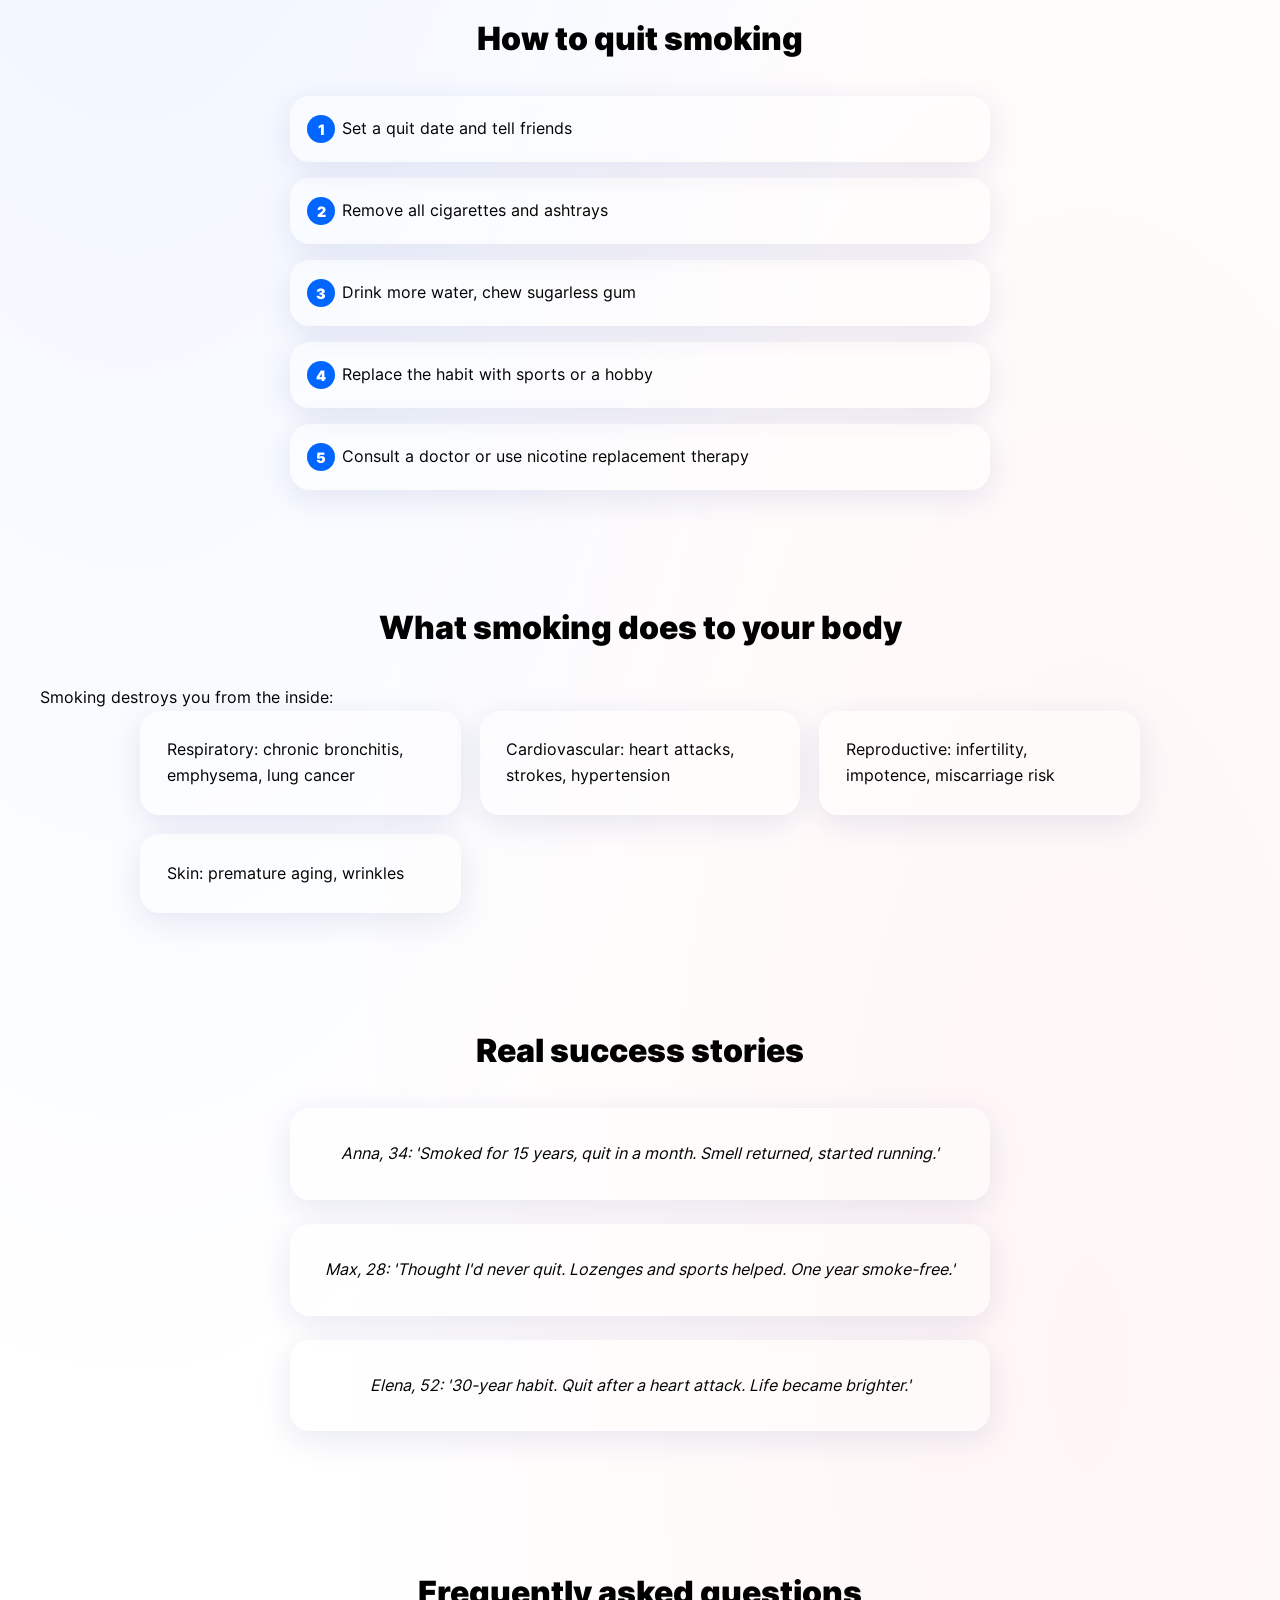
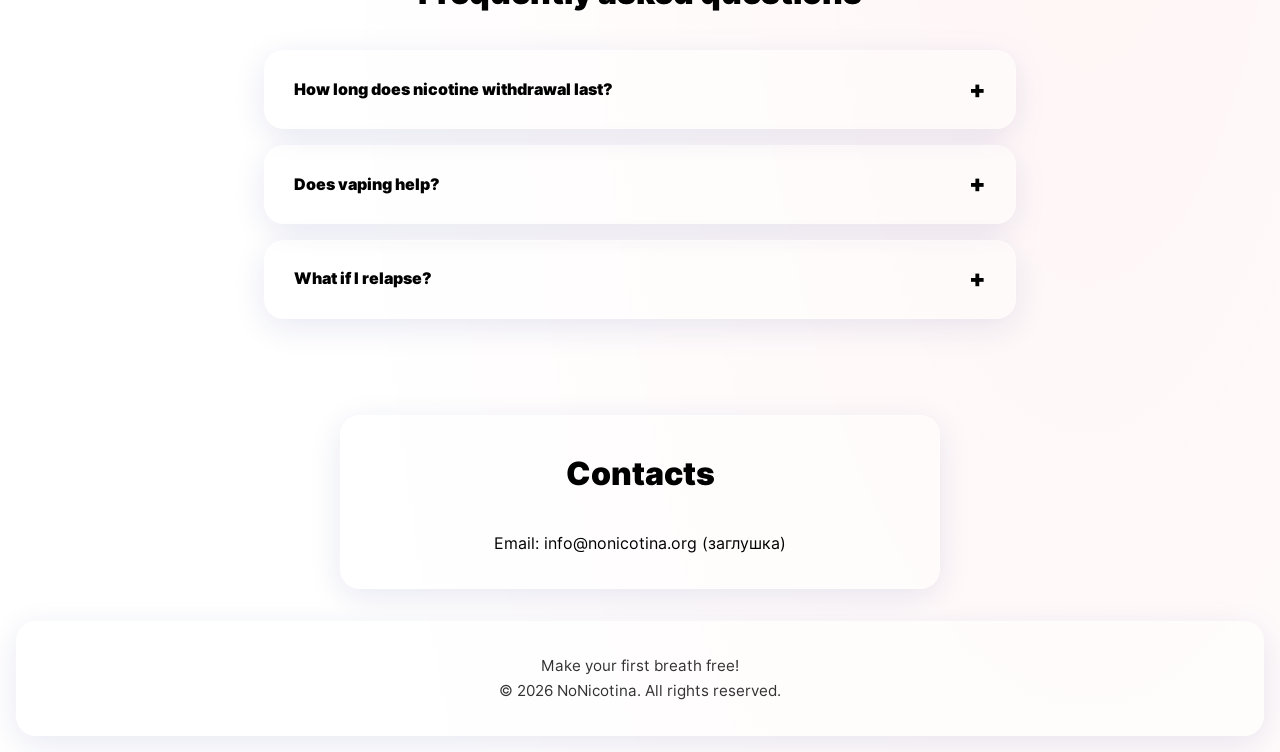
==== commit e1fb03d5: "Коммит" ====
--- a/index.html
+++ b/index.html
@@ -162,7 +162,7 @@
         </button>
         <ul class="lang-dropdown" role="listbox">
           <li data-lang="ru"><img src="[data-uri]" alt="RU"></li>
-          <li data-lang="en"><img src="[data-uri]" alt="EN"></li>
+          <li data-lang="en"><img src="[data-uri]" alt="EN"></li>
           <li data-lang="uk"><img src="[data-uri]" alt="UA"></li>
           <li data-lang="fr"><img src="[data-uri]" alt="FR"></li>
         </ul>
--- a/static/styles/style.css
+++ b/static/styles/style.css
@@ -120,8 +120,8 @@
   display: flex;
   align-items: center;
   text-decoration: none;
-  background: url('../icons/siteicon.webp') left center / 36px 36px no-repeat;
-  height: 44px;
+  background: url('../icons/siteicon.webp') left center / 36px auto no-repeat;
+  height: 53px;
   padding-left: 46px;
   font-family: 'Comfortaa', cursive;
   font-size: 1.6rem;
@@ -136,8 +136,10 @@
   filter: drop-shadow(0 0 6px rgba(0,102,255,0.3));
 }
 .logo::after {
-  content: attr(data-text);
-  margin-left: 8px;
+  display: flex;
+  align-items: center;
+  height: 100%;
+  transform: translateY(4px);
 }
 /* Языковые версии логотипа задаём через атрибут lang у html,
    но data-text будет обновляться динамически из JS.
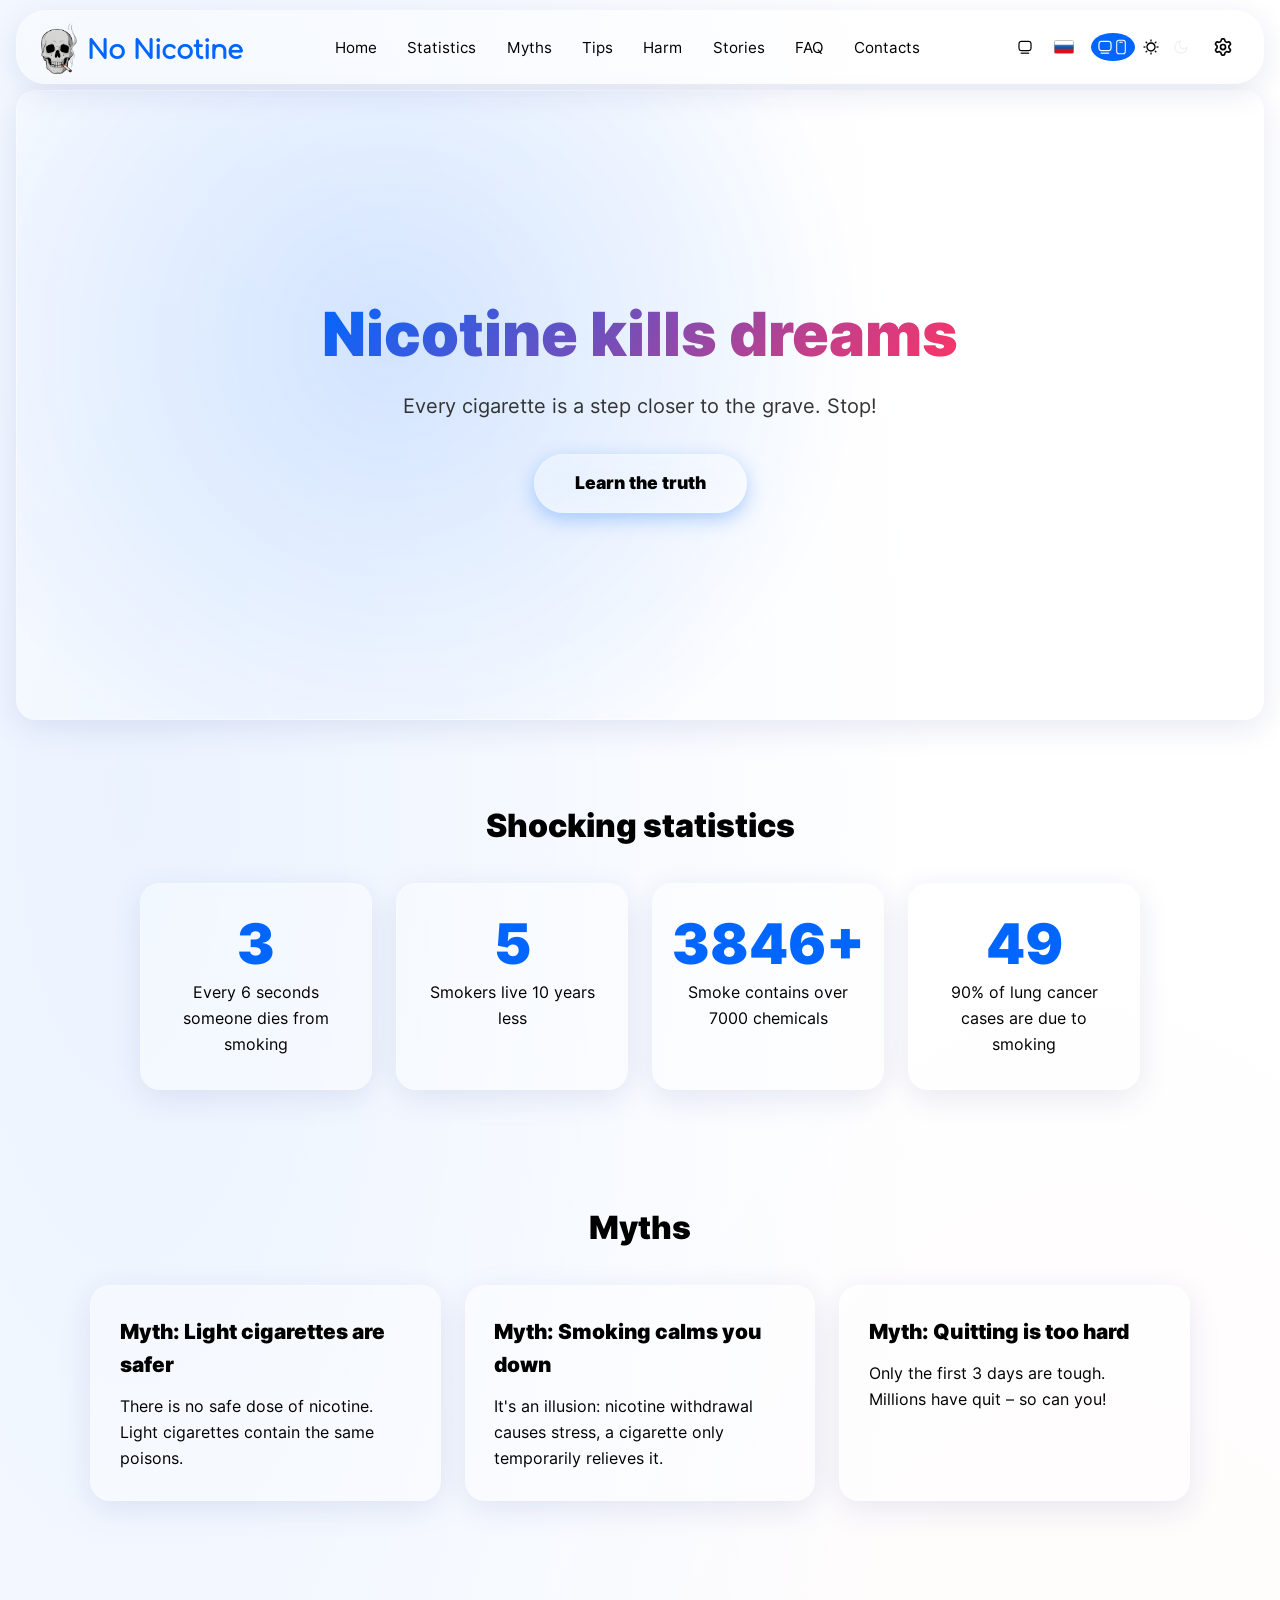
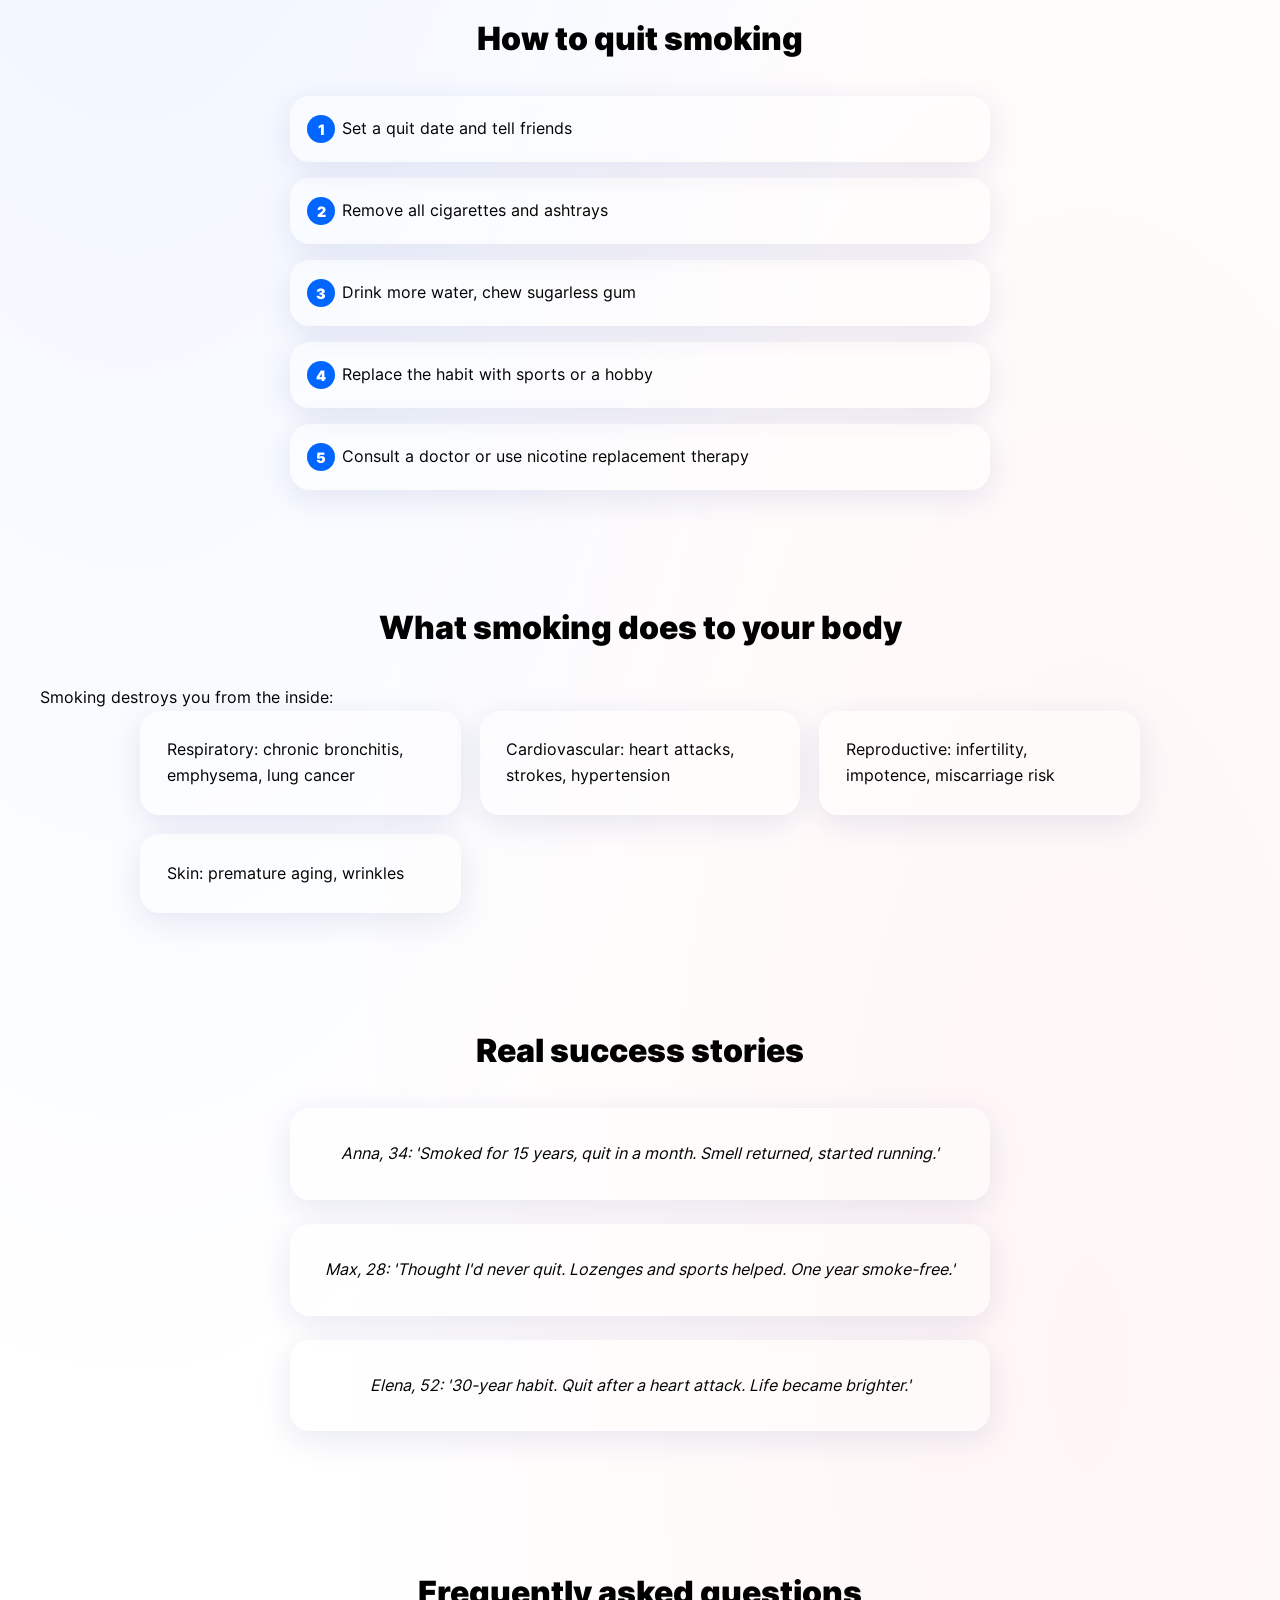
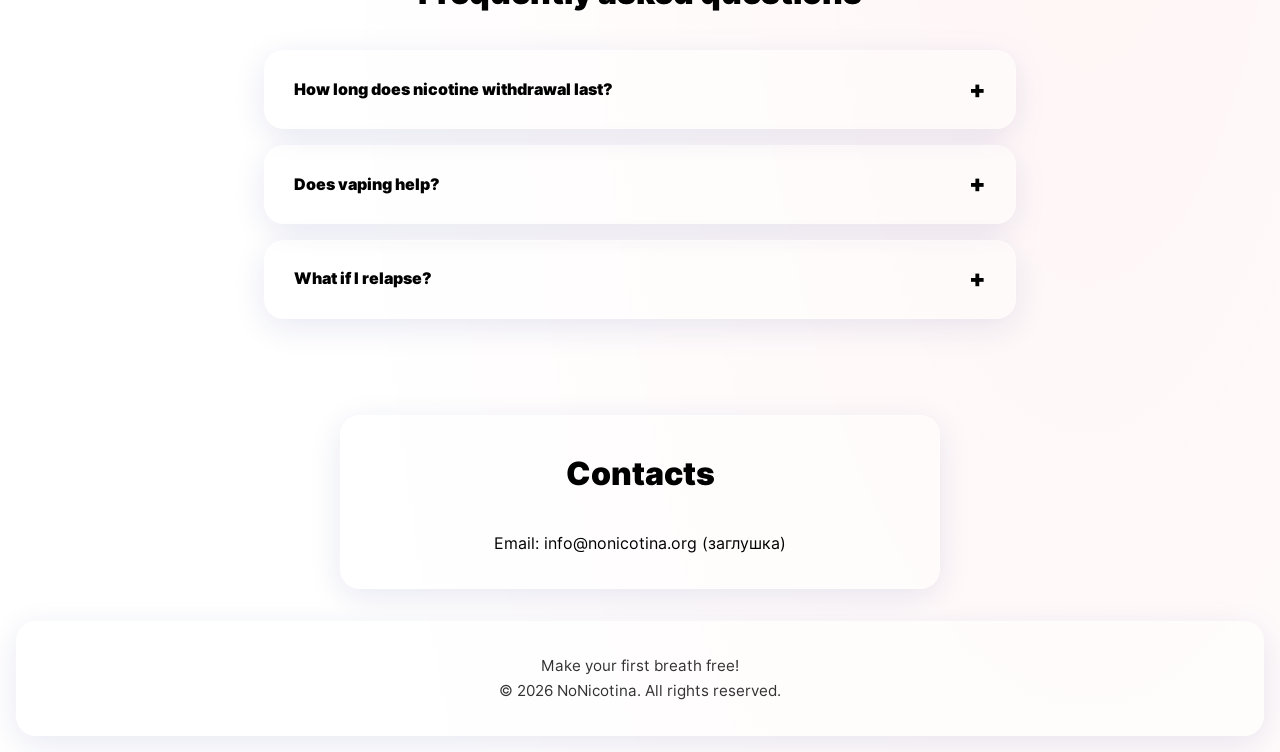
==== commit 91438cf7: "Коммит" ====
--- a/index.html
+++ b/index.html
@@ -7,6 +7,10 @@
   <meta name="description" content="Антитабачный сайт о вреде курения, статистике, мифах и способах бросить. Присоединяйся к движению NoNicotina!">
   <meta name="keywords" content="бросить курить, вред курения, никотин, антитабак, здоровье, отказ от сигарет">
   <link rel="canonical" href="https://nonicotina.github.io/">
+  <link rel="manifest" href="/site.webmanifest">
+  <meta name="msapplication-config" content="/browserconfig.xml">
+  <link rel="alternate" type="application/rss+xml" title="NoNicotina RSS Feed" href="/rss.xml">
+  <link rel="search" type="application/opensearchdescription+xml" title="NoNicotina" href="/opensearch.xml">
   <!-- hreflang для всех языков -->
   <link rel="alternate" hreflang="ru" href="https://nonicotina.github.io/">
   <link rel="alternate" hreflang="en" href="https://nonicotina.github.io/?lang=en">
--- a/static/styles/style.css
+++ b/static/styles/style.css
@@ -297,7 +297,9 @@
 .lang-dropdown {
   position: absolute;
   top: calc(100% + 6px);
-  right: 0;
+  left: 50%;
+  right: auto;
+  transform: translateX(-50%);
   list-style: none;
   background: var(--glass-bg);
   backdrop-filter: blur(16px);
@@ -306,7 +308,7 @@
   padding: 0.4rem;
   display: none;
   z-index: 1001;
-  min-width: 50px;
+  min-width: 100%;
   box-shadow: var(--glass-shadow);
 }
 .lang-dropdown.active {
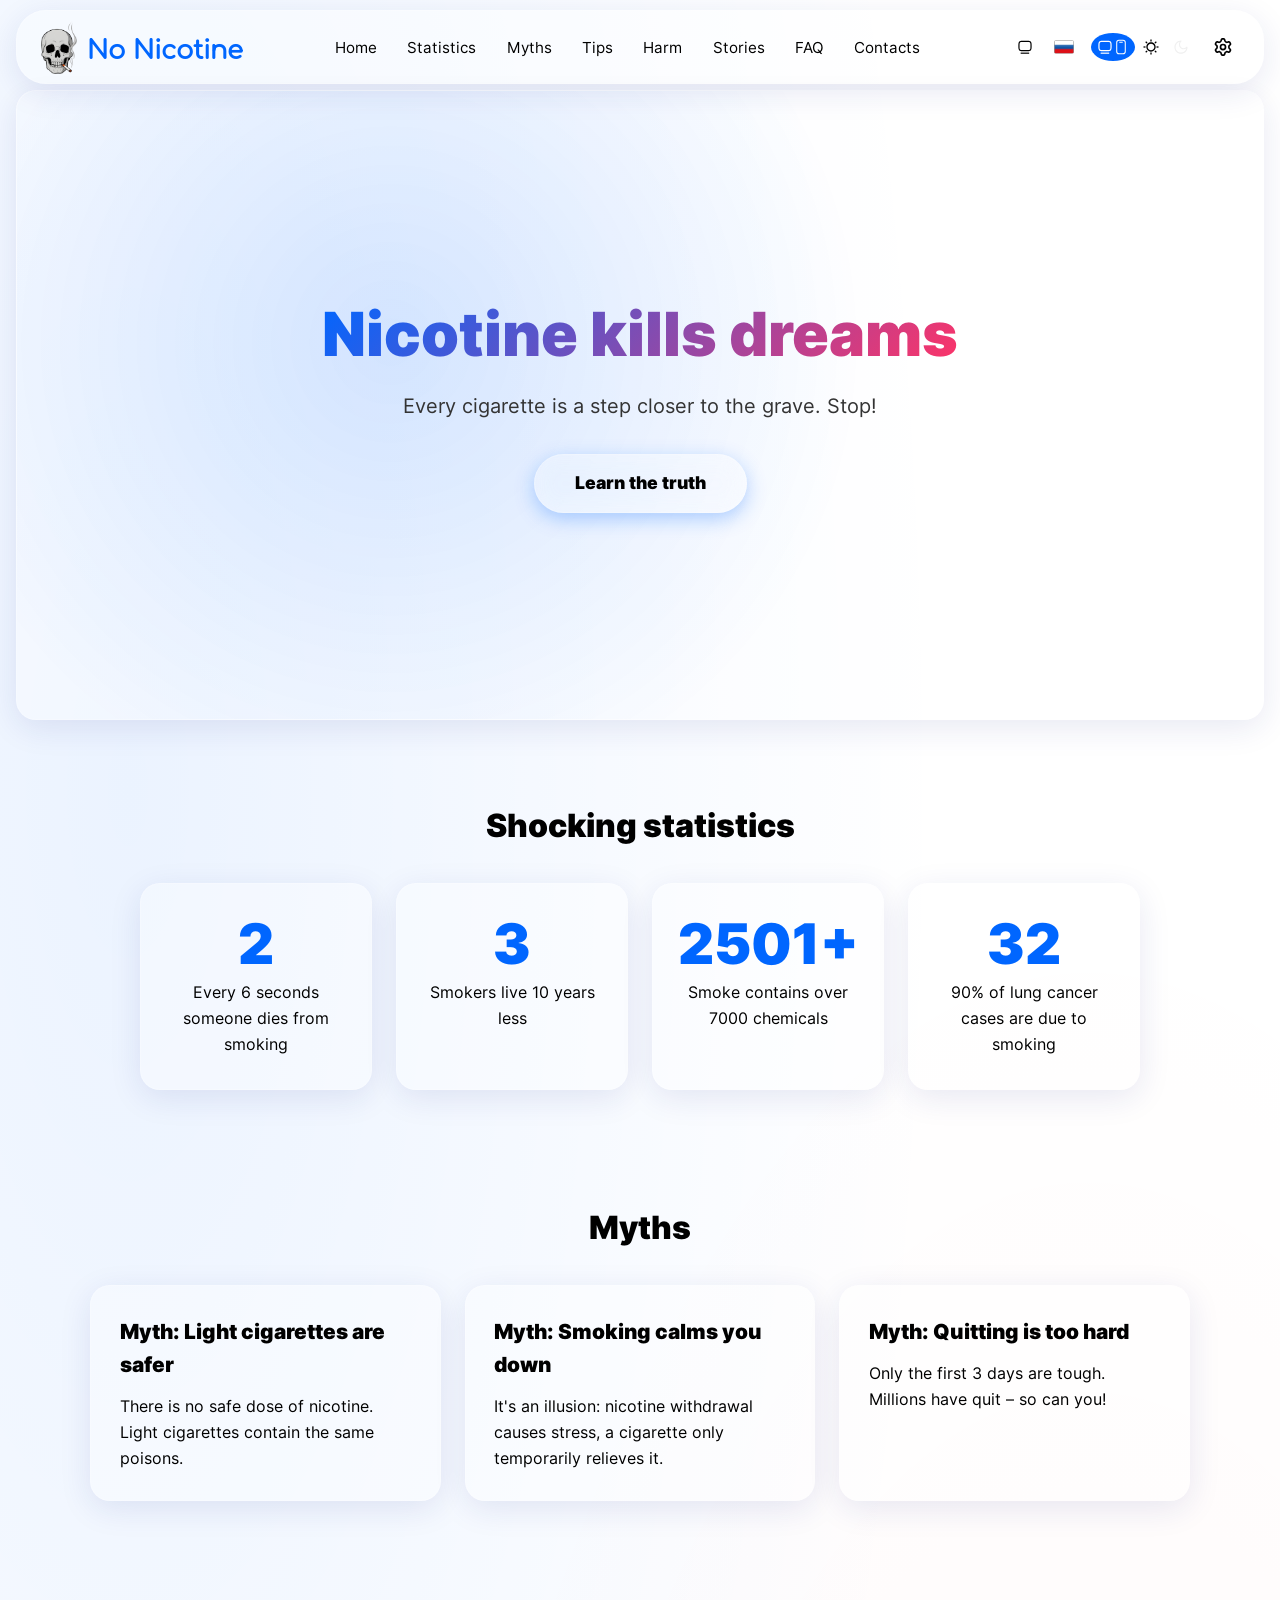
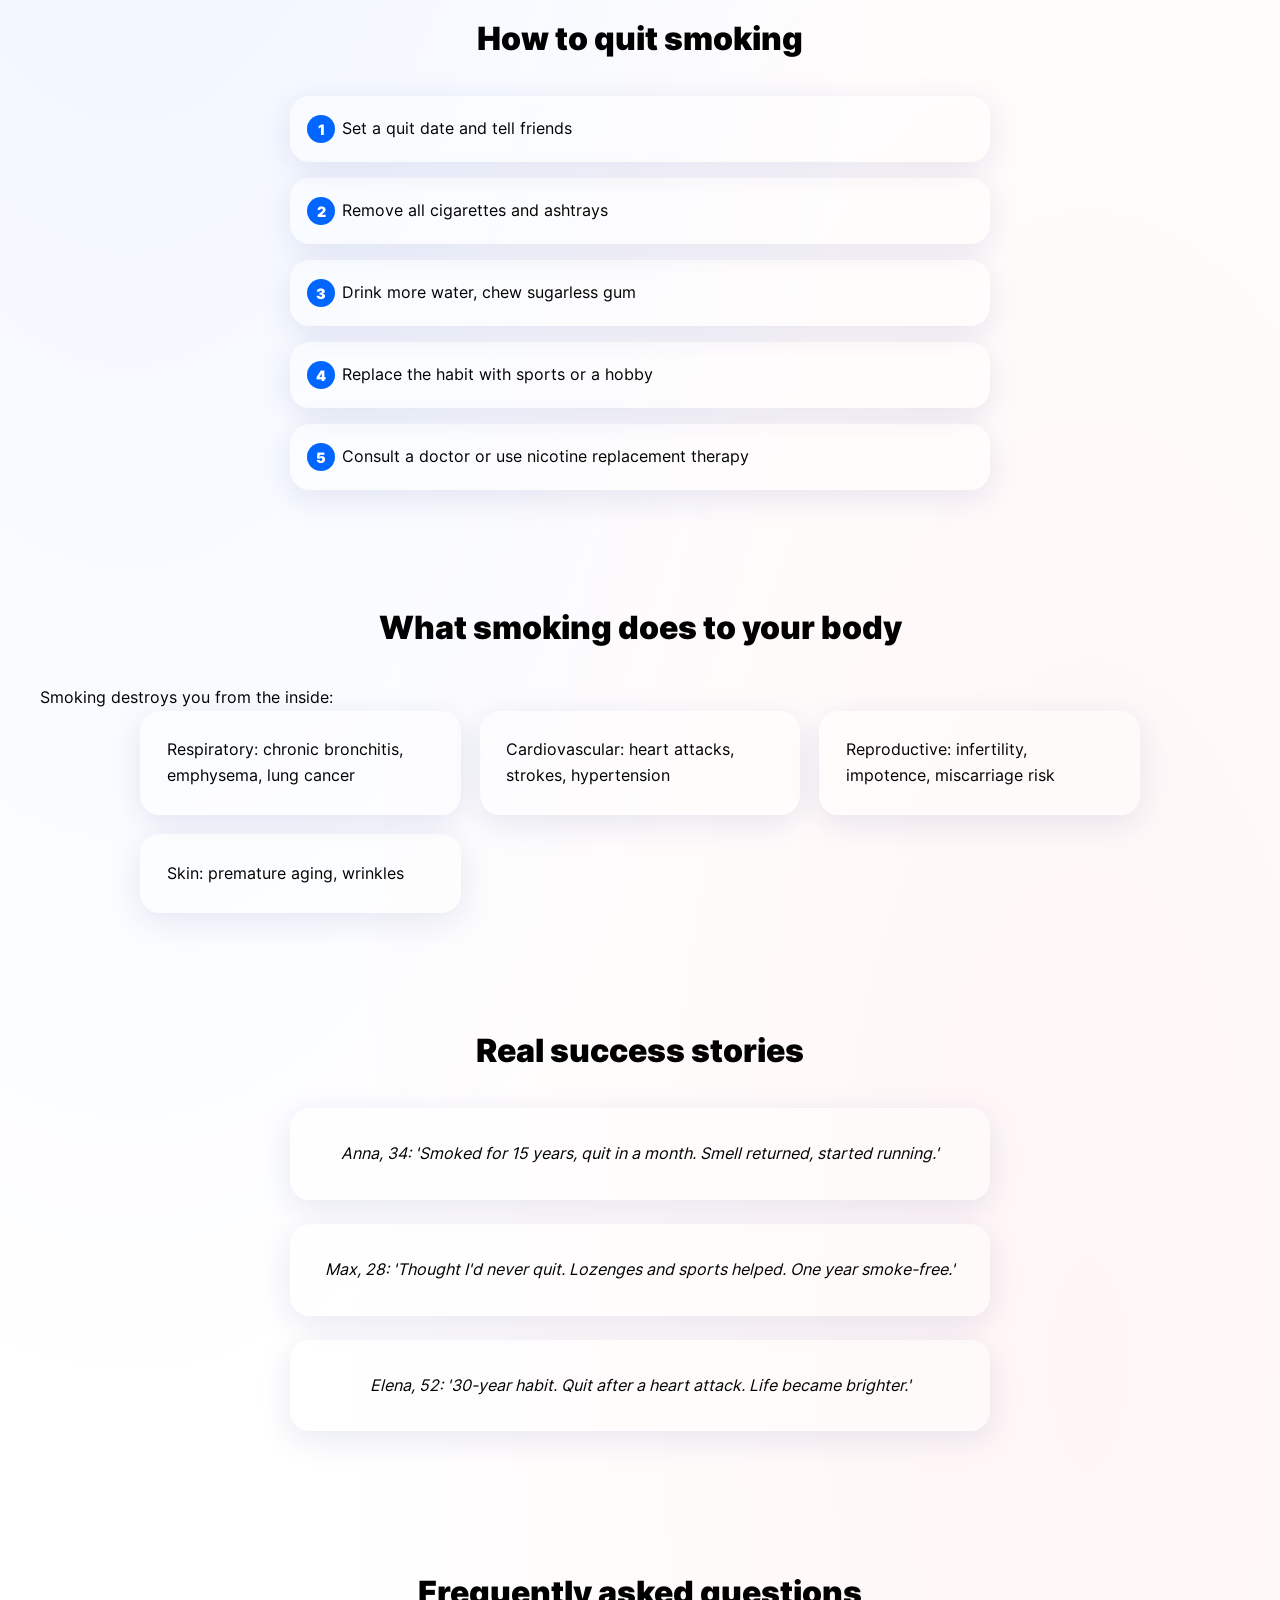
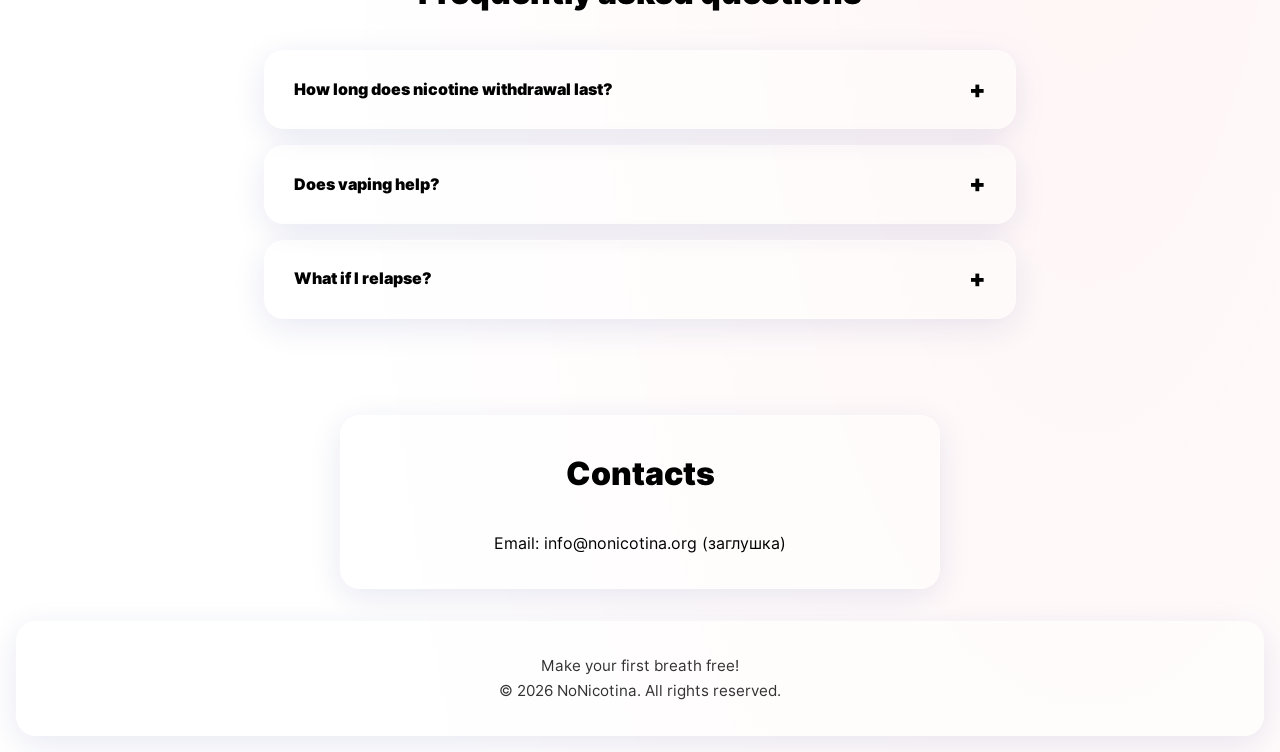
==== commit 1e14aef9: "Коммит" ====
--- a/index.html
+++ b/index.html
@@ -40,28 +40,94 @@
   <meta name="msapplication-TileImage" content="/static/favicon/mstile-150x150.png">
   <meta name="theme-color" content="#0066FF" media="(prefers-color-scheme: light)">
   <meta name="theme-color" content="#000000" media="(prefers-color-scheme: dark)">
-  <!-- Favicon заливка всех 57 иконок -->
-  <link rel="icon" type="image/svg+xml" href="/static/favicon/favicon.svg">
-  <link rel="icon" type="image/png" sizes="16x16" href="/static/favicon/favicon-16x16.png">
-  <link rel="icon" type="image/png" sizes="32x32" href="/static/favicon/favicon-32x32.png">
-  <link rel="icon" type="image/png" sizes="48x48" href="/static/favicon/favicon-48x48.png">
-  <link rel="icon" type="image/png" sizes="96x96" href="/static/favicon/favicon-96x96.png">
-  <link rel="icon" type="image/png" sizes="120x120" href="/static/favicon/favicon-120x120.png">
-  <link rel="icon" type="image/png" sizes="180x180" href="/static/favicon/favicon-180x180.png">
-  <link rel="icon" type="image/png" sizes="192x192" href="/static/favicon/android-chrome-192x192.png">
-  <link rel="icon" type="image/png" sizes="256x256" href="/static/favicon/android-chrome-256x256.png">
-  <link rel="icon" type="image/png" sizes="384x384" href="/static/favicon/android-chrome-384x384.png">
-  <link rel="icon" type="image/png" sizes="512x512" href="/static/favicon/android-chrome-512x512.png">
-  <link rel="apple-touch-icon" sizes="57x57" href="/static/favicon/apple-touch-icon-57x57.png">
-  <link rel="apple-touch-icon" sizes="60x60" href="/static/favicon/apple-touch-icon-60x60.png">
-  <link rel="apple-touch-icon" sizes="72x72" href="/static/favicon/apple-touch-icon-72x72.png">
-  <link rel="apple-touch-icon" sizes="76x76" href="/static/favicon/apple-touch-icon-76x76.png">
-  <link rel="apple-touch-icon" sizes="114x114" href="/static/favicon/apple-touch-icon-114x114.png">
-  <link rel="apple-touch-icon" sizes="120x120" href="/static/favicon/apple-touch-icon-120x120.png">
-  <link rel="apple-touch-icon" sizes="144x144" href="/static/favicon/apple-touch-icon-144x144.png">
-  <link rel="apple-touch-icon" sizes="152x152" href="/static/favicon/apple-touch-icon-152x152.png">
-  <link rel="apple-touch-icon" sizes="167x167" href="/static/favicon/apple-touch-icon-167x167.png">
-  <link rel="apple-touch-icon" sizes="180x180" href="/static/favicon/apple-touch-icon-180x180.png">
+  <!-- ================== FAVICONS (57 штук) ================== -->
+
+	<!-- 1. Основной SVG (вектор, главный) -->
+	<link rel="icon" type="image/svg+xml" href="/static/favicon/favicon.svg">
+
+	<!-- 2. Классический .ico для старых браузеров -->
+	<link rel="icon" type="image/x-icon" href="/static/favicon/favicon.ico">
+	<!-- И дополнительные размеры .ico -->
+	<link rel="icon" type="image/x-icon" sizes="16x16" href="/static/favicon/favicon-16x16.ico">
+	<link rel="icon" type="image/x-icon" sizes="32x32" href="/static/favicon/favicon-32x32.ico">
+	<link rel="icon" type="image/x-icon" sizes="48x48" href="/static/favicon/favicon-48x48.ico">
+	<link rel="icon" type="image/x-icon" sizes="120x120" href="/static/favicon/favicon-120x120.ico">
+	<link rel="icon" type="image/x-icon" sizes="180x180" href="/static/favicon/favicon-180x180.ico">
+
+	<!-- 3. PNG универсальные -->
+	<link rel="icon" type="image/png" sizes="16x16" href="/static/favicon/favicon-16x16.png">
+	<link rel="icon" type="image/png" sizes="32x32" href="/static/favicon/favicon-32x32.png">
+	<link rel="icon" type="image/png" sizes="48x48" href="/static/favicon/favicon-48x48.png">
+	<link rel="icon" type="image/png" sizes="96x96" href="/static/favicon/favicon-96x96.png">
+	<link rel="icon" type="image/png" sizes="120x120" href="/static/favicon/favicon-120x120.png">
+	<link rel="icon" type="image/png" sizes="180x180" href="/static/favicon/favicon-180x180.png">
+	<link rel="icon" type="image/png" sizes="192x192" href="/static/favicon/android-chrome-192x192.png">
+	<link rel="icon" type="image/png" sizes="256x256" href="/static/favicon/android-chrome-256x256.png">
+	<link rel="icon" type="image/png" sizes="384x384" href="/static/favicon/android-chrome-384x384.png">
+	<link rel="icon" type="image/png" sizes="512x512" href="/static/favicon/android-chrome-512x512.png">
+
+	<!-- 4. Apple Touch Icons (классические и новые) -->
+	<link rel="apple-touch-icon" sizes="57x57" href="/static/favicon/apple-touch-icon-57x57.png">
+	<link rel="apple-touch-icon" sizes="60x60" href="/static/favicon/apple-touch-icon-60x60.png">
+	<link rel="apple-touch-icon" sizes="72x72" href="/static/favicon/apple-touch-icon-72x72.png">
+	<link rel="apple-touch-icon" sizes="76x76" href="/static/favicon/apple-touch-icon-76x76.png">
+	<link rel="apple-touch-icon" sizes="114x114" href="/static/favicon/apple-touch-icon-114x114.png">
+	<link rel="apple-touch-icon" sizes="120x120" href="/static/favicon/apple-touch-icon-120x120.png">
+	<link rel="apple-touch-icon" sizes="144x144" href="/static/favicon/apple-touch-icon-144x144.png">
+	<link rel="apple-touch-icon" sizes="152x152" href="/static/favicon/apple-touch-icon-152x152.png">
+	<link rel="apple-touch-icon" sizes="167x167" href="/static/favicon/apple-touch-icon-167x167.png">
+	<link rel="apple-touch-icon" sizes="180x180" href="/static/favicon/apple-touch-icon-180x180.png">
+	<!-- Apple icon (без "touch") -->
+	<link rel="apple-touch-icon" sizes="57x57" href="/static/favicon/apple-icon-57x57.png">
+	<link rel="apple-touch-icon" sizes="60x60" href="/static/favicon/apple-icon-60x60.png">
+	<link rel="apple-touch-icon" sizes="72x72" href="/static/favicon/apple-icon-72x72.png">
+	<link rel="apple-touch-icon" sizes="76x76" href="/static/favicon/apple-icon-76x76.png">
+	<link rel="apple-touch-icon" sizes="114x114" href="/static/favicon/apple-icon-114x114.png">
+	<link rel="apple-touch-icon" sizes="120x120" href="/static/favicon/apple-icon-120x120.png">
+	<link rel="apple-touch-icon" sizes="144x144" href="/static/favicon/apple-icon-144x144.png">
+	<link rel="apple-touch-icon" sizes="152x152" href="/static/favicon/apple-icon-152x152.png">
+	<link rel="apple-touch-icon" sizes="180x180" href="/static/favicon/apple-icon-180x180.png">
+
+	<!-- 5. Android Chrome (уже частично есть, но добавим все размеры) -->
+	<link rel="icon" type="image/png" sizes="36x36" href="/static/favicon/android-chrome-36x36.png">
+	<link rel="icon" type="image/png" sizes="48x48" href="/static/favicon/android-chrome-48x48.png">
+	<link rel="icon" type="image/png" sizes="72x72" href="/static/favicon/android-chrome-72x72.png">
+	<link rel="icon" type="image/png" sizes="96x96" href="/static/favicon/android-chrome-96x96.png">
+	<link rel="icon" type="image/png" sizes="144x144" href="/static/favicon/android-chrome-144x144.png">
+	<link rel="icon" type="image/png" sizes="168x168" href="/static/favicon/android-chrome-168x168.png">
+	<link rel="icon" type="image/png" sizes="192x192" href="/static/favicon/android-chrome-192x192.png">
+	<link rel="icon" type="image/png" sizes="256x256" href="/static/favicon/android-chrome-256x256.png">
+	<link rel="icon" type="image/png" sizes="384x384" href="/static/favicon/android-chrome-384x384.png">
+	<link rel="icon" type="image/png" sizes="512x512" href="/static/favicon/android-chrome-512x512.png">
+	<link rel="icon" type="image/png" sizes="1024x1024" href="/static/favicon/android-chrome-1024x1024.png">
+
+	<!-- 6. Maskable Icons (для PWA) -->
+	<link rel="icon" type="image/png" sizes="192x192" href="/static/favicon/maskable-icon-192x192.png" purpose="maskable">
+	<link rel="icon" type="image/png" sizes="512x512" href="/static/favicon/maskable-icon-512x512.png" purpose="maskable">
+	<link rel="icon" type="image/png" sizes="1024x1024" href="/static/favicon/maskable-icon-1024x1024.png" purpose="maskable">
+
+	<!-- 7. Microsoft Tiles (mstile) -->
+	<meta name="msapplication-TileImage" content="/static/favicon/mstile-150x150.png">
+	<meta name="msapplication-square70x70logo" content="/static/favicon/mstile-70x70.png">
+	<meta name="msapplication-square150x150logo" content="/static/favicon/mstile-150x150.png">
+	<meta name="msapplication-wide310x150logo" content="/static/favicon/mstile-310x150.png">
+	<meta name="msapplication-square310x310logo" content="/static/favicon/mstile-310x310.png">
+
+	<!-- 8. WebP-иконки для современных браузеров -->
+	<link rel="icon" type="image/webp" sizes="16x16" href="/static/favicon/favicon-16x16.webp">
+	<link rel="icon" type="image/webp" sizes="32x32" href="/static/favicon/favicon-32x32.webp">
+	<link rel="icon" type="image/webp" sizes="48x48" href="/static/favicon/favicon-48x48.webp">
+	<link rel="icon" type="image/webp" sizes="120x120" href="/static/favicon/favicon-120x120.webp">
+	<link rel="icon" type="image/webp" sizes="180x180" href="/static/favicon/favicon-180x180.webp">
+
+	<!-- 9. Дополнительные файлы (на всякий случай) -->
+	<link rel="icon" type="image/png" href="/static/favicon/favicon.png">
+	<link rel="icon" type="image/webp" href="/static/favicon/favicon.webp">
+
+	<!-- 10. Android-icon (если используется в manifest) -->
+	<link rel="icon" type="image/png" sizes="192x192" href="/static/favicon/android-icon-192x192.png">
+
+	<!-- Конец блока favicon -->
   <link rel="mask-icon" href="/static/favicon/favicon.svg" color="#0066FF">
   <meta name="mobile-web-app-capable" content="yes">
   <meta name="apple-mobile-web-app-capable" content="yes">
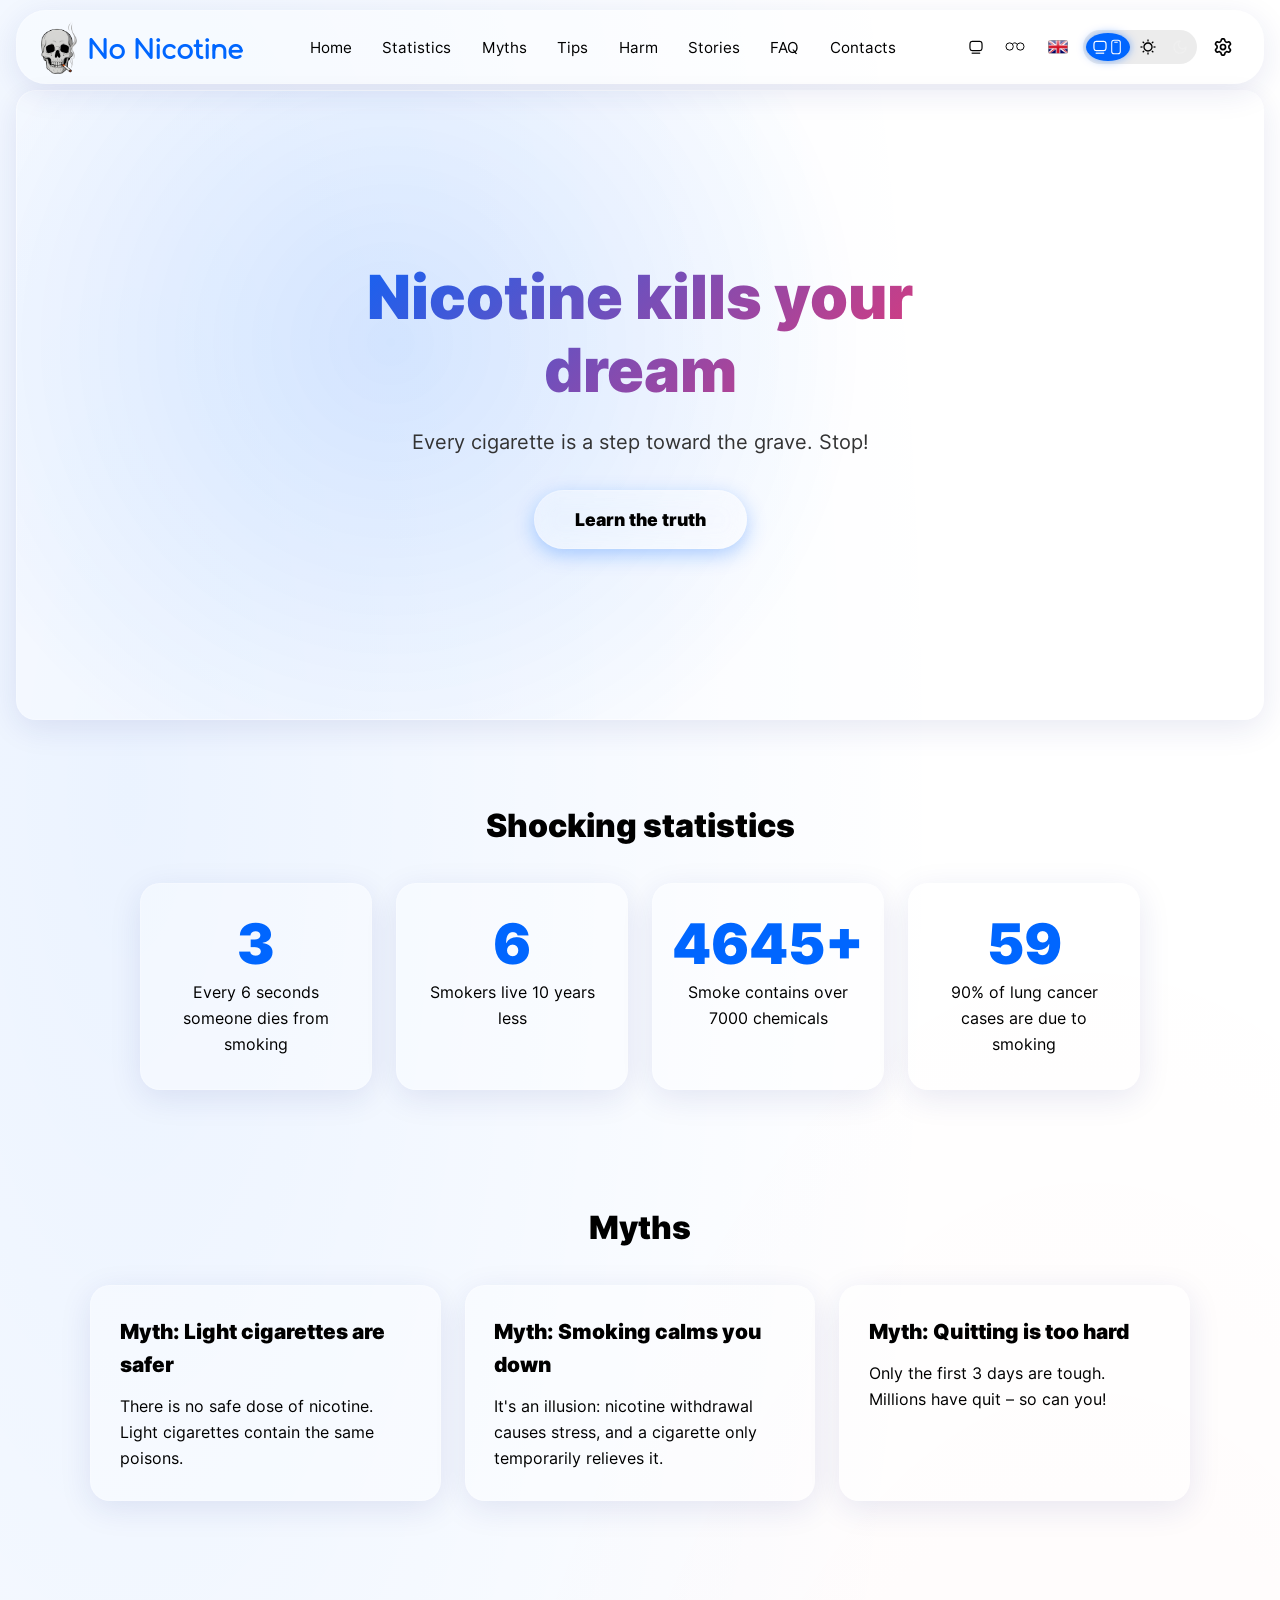
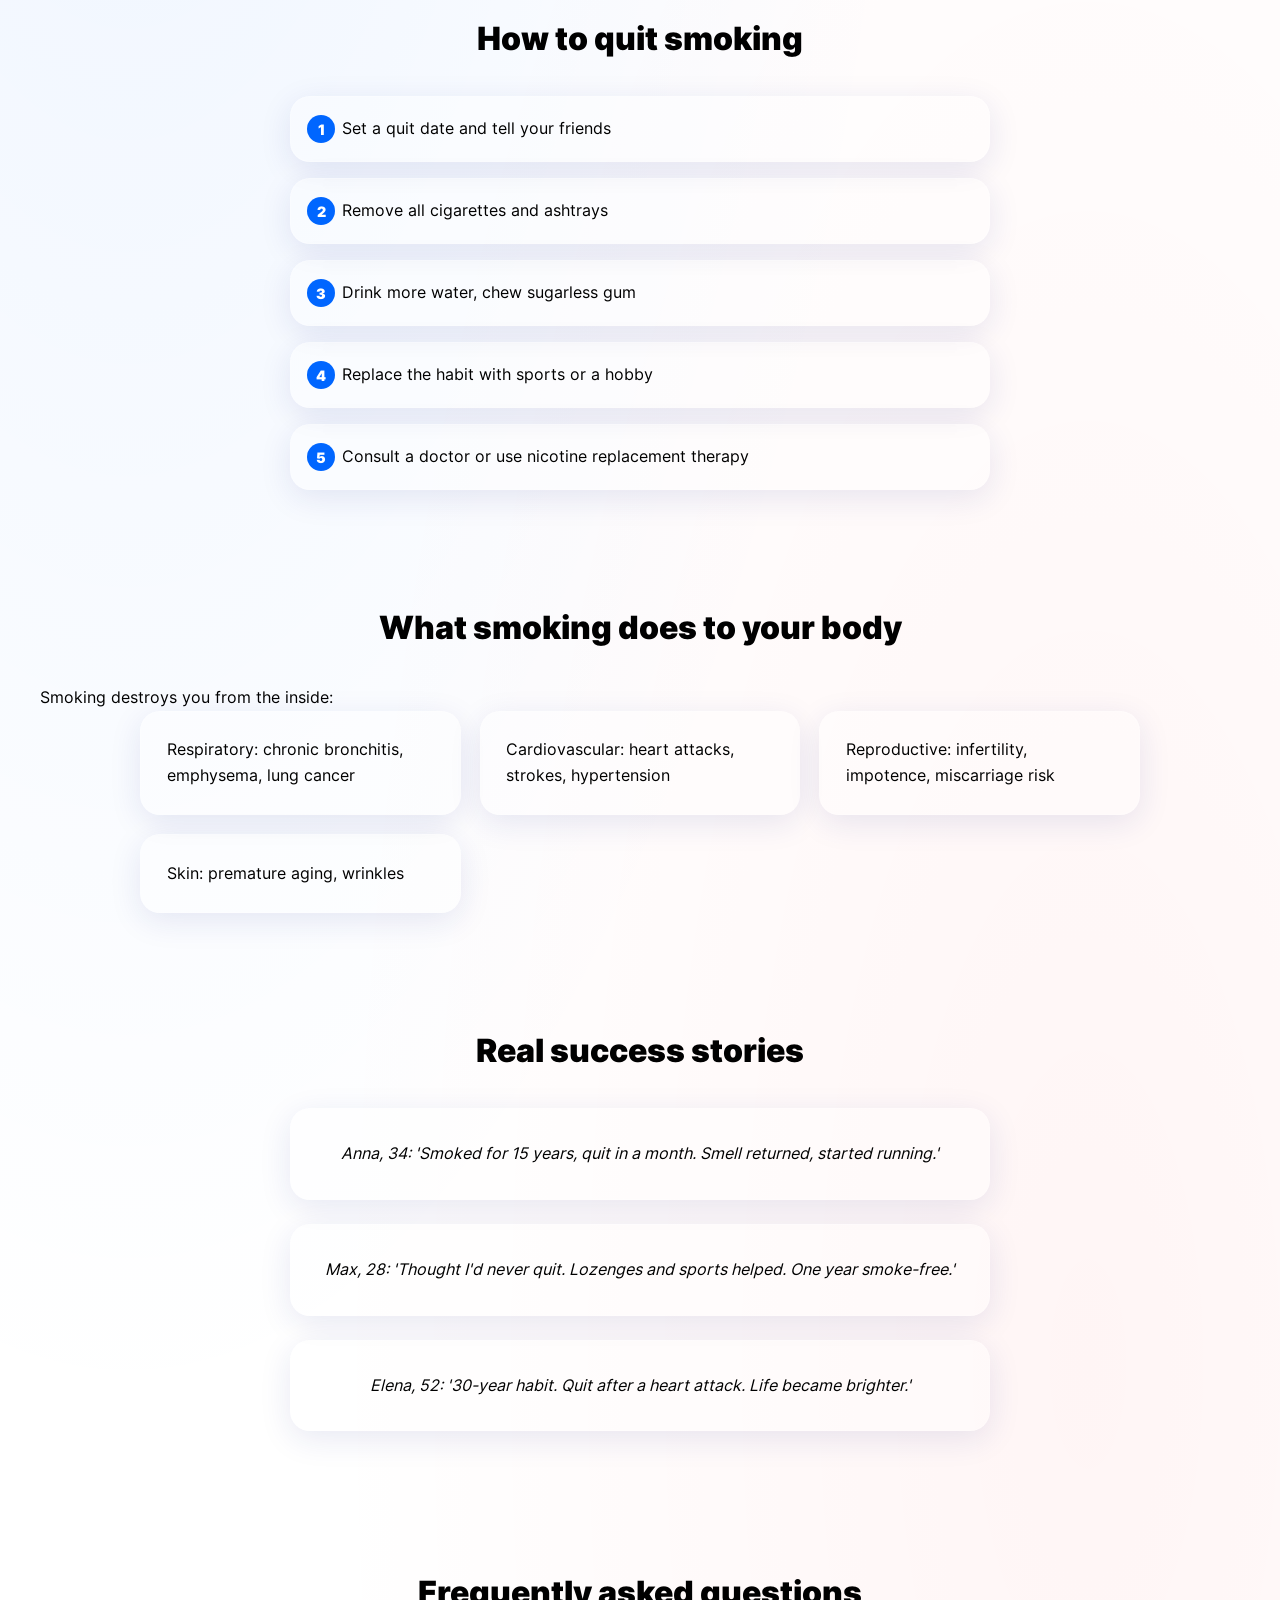
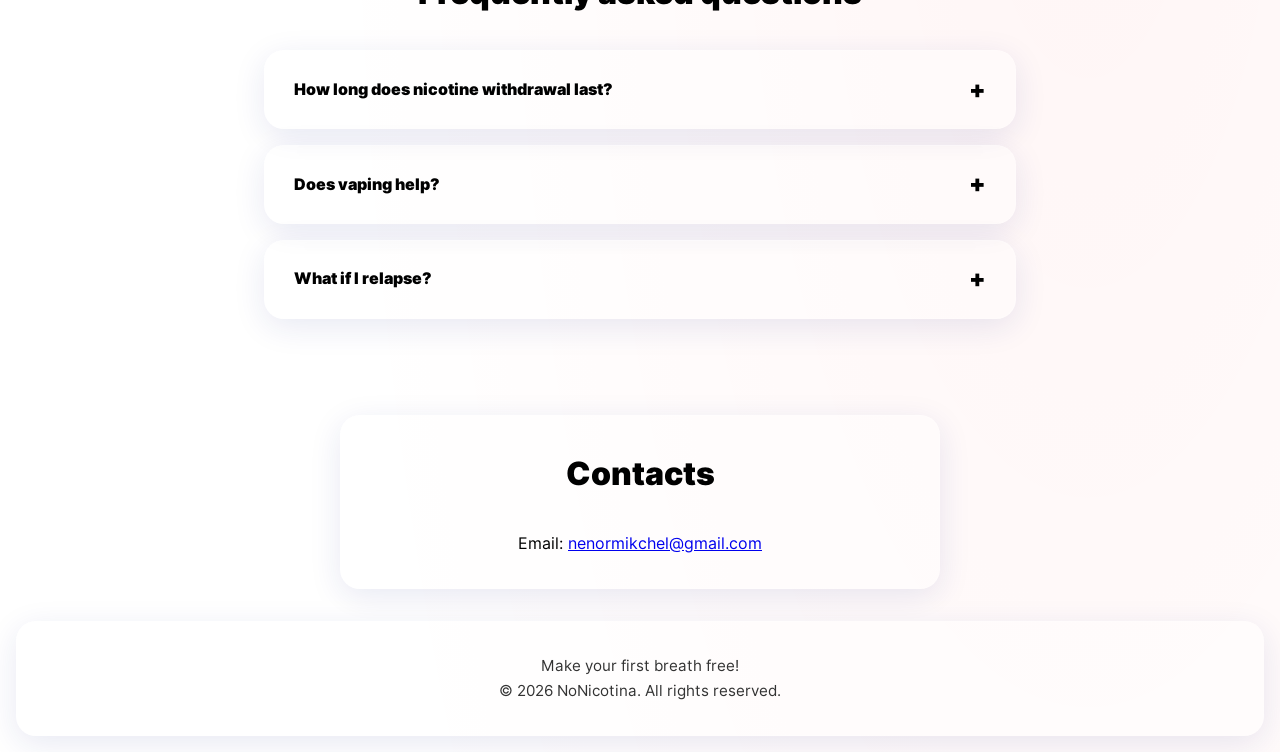
==== commit d7d273fd: "Коммит" ====
--- a/index.html
+++ b/index.html
@@ -225,6 +225,14 @@
         <svg class="icon-desktop" width="16" height="16" viewBox="0 0 16 16" fill="currentColor"><path d="M12.1665 13.5811V14.7803H3.66651V13.5811H12.1665Z"/><path d="M13.4453 7.02379C13.4453 6.04702 13.4452 5.3616 13.3887 4.83434C13.3333 4.31828 13.2302 4.02378 13.0723 3.80309C12.9446 3.62475 12.7877 3.46883 12.6094 3.34117C12.3887 3.18328 12.0942 3.08007 11.5781 3.02477C11.0508 2.96829 10.3655 2.96715 9.38867 2.96715H6.61035C5.63359 2.96715 4.94816 2.96827 4.4209 3.02477C3.90486 3.0801 3.61034 3.18321 3.38965 3.34117C3.21143 3.46878 3.05534 3.62487 2.92774 3.80309C2.76977 4.02377 2.66667 4.3183 2.61133 4.83434C2.55483 5.3616 2.55371 6.04702 2.55371 7.02379C2.55371 8.0006 2.55485 8.68596 2.61133 9.21324C2.66663 9.72936 2.76983 10.0238 2.92774 10.2445C3.0554 10.4228 3.21131 10.5797 3.38965 10.7074C3.61034 10.8654 3.90484 10.9685 4.4209 11.0238C4.94816 11.0803 5.63359 11.0804 6.61035 11.0804H9.38867C10.3654 11.0804 11.0508 11.0803 11.5781 11.0238C12.0941 10.9685 12.3887 10.8652 12.6094 10.7074C12.7877 10.5797 12.9446 10.4229 13.0723 10.2445C13.2301 10.0238 13.3334 9.72927 13.3887 9.21324C13.4452 8.68596 13.4453 8.00058 13.4453 7.02379ZM14.6455 7.02379C14.6455 7.97428 14.646 8.73509 14.5811 9.34117C14.5149 9.95828 14.3756 10.4858 14.0479 10.9437C13.8436 11.229 13.5938 11.4788 13.3086 11.683C12.8507 12.0108 12.3232 12.15 11.7061 12.2162C11.1 12.2811 10.3391 12.2806 9.38867 12.2806H6.61035C5.66018 12.2806 4.89991 12.2811 4.29395 12.2162C3.67684 12.15 3.14935 12.0108 2.69141 11.683C2.40613 11.4788 2.15639 11.229 1.95215 10.9437C1.62436 10.4858 1.4841 9.95828 1.41797 9.34117C1.35305 8.73511 1.35449 7.97424 1.35449 7.02379C1.35449 6.07366 1.35308 5.31333 1.41797 4.70738C1.4841 4.09028 1.62436 3.56279 1.95215 3.10485C2.15638 2.81956 2.40613 2.56982 2.69141 2.36559C3.14935 2.03779 3.67684 1.89753 4.29395 1.83141C4.8999 1.76652 5.66022 1.76793 6.61035 1.76793H9.38867C10.3391 1.76793 11.1 1.76649 11.7061 1.83141C12.3232 1.89753 12.8507 2.03779 13.3086 2.36559C13.5939 2.56982 13.8436 2.81957 14.0479 3.10485C14.3756 3.56279 14.5149 4.09028 14.5811 4.70738C14.646 5.31335 14.6455 6.07362 14.6455 7.02379Z"/></svg>
         <svg class="icon-mobile" xmlns="http://www.w3.org/2000/svg" width="16" height="16" viewBox="0 0 20 20" fill="currentColor"><path d="M12.5 1A3.5 3.5 0 0 1 16 4.5v11a3.5 3.5 0 0 1-3.5 3.5h-5A3.5 3.5 0 0 1 4 15.5v-11A3.5 3.5 0 0 1 7.5 1h5Zm-5 1.3a2.2 2.2 0 0 0-2.2 2.2v11a2.2 2.2 0 0 0 2.2 2.2h5a2.2 2.2 0 0 0 2.2-2.2v-11a2.2 2.2 0 0 0-2.2-2.2h-5Zm4.65 2.35h-4.3v-1.3h4.3v1.3Z"/></svg>
       </button>
+	  <!-- Переключатель Версии для слабовидящих -->
+		<button class="bvi-toggle-btn" id="bviToggleBtn" aria-label="Версия для слабовидящих">
+		  <svg xmlns="http://www.w3.org/2000/svg" fill="none" viewBox="0 0 41 41" class="impaired-icon" width="20" height="20">
+			<circle cx="31.5" cy="19.5" r="7.5" stroke="currentColor" stroke-width="2"></circle>
+			<circle cx="9.5" cy="19.5" r="7.5" stroke="currentColor" stroke-width="2"></circle>
+			<path stroke="currentColor" stroke-width="2" d="M15 15c3.333-4 6.667-4 10 0"></path>
+		  </svg>
+		</button>
       <!-- Дропдаун языков -->
       <div class="lang-switch">
         <button class="lang-current" aria-haspopup="listbox">
@@ -397,7 +405,7 @@
 
     <section id="contacts" class="contacts glass">
       <h2 data-i18n="nav_contacts">Контакты</h2>
-      <p>Email: info@nonicotina.org (заглушка)</p>
+      <p>Email: <a href="mailto:nenormikchel@gmail.com">nenormikchel@gmail.com</a></p>
     </section>
   </main>
 
--- a/static/styles/style.css
+++ b/static/styles/style.css
@@ -240,10 +240,10 @@
 /* Переключатель темы */
 .theme-toggle {
   display: flex;
-  gap: 2px;
-  background: var(--glass-bg);
+  gap: 4px;
+  background: rgba(128,128,128,0.15);
   border-radius: 20px;
-  padding: 2px;
+  padding: 3px;
   backdrop-filter: blur(12px);
 }
 .theme-btn {
@@ -256,14 +256,15 @@
   display: flex;
   align-items: center;
   justify-content: center;
-  transition: background 0.25s, color 0.25s;
+  transition: background 0.25s, color 0.25s, box-shadow 0.25s;
+}
+.theme-btn:hover:not(.active) {
+  background: rgba(128,128,128,0.2);
 }
 .theme-btn.active {
   background: var(--accent);
   color: #fff;
-}
-.theme-btn:hover:not(.active) {
-  background: rgba(0,102,255,0.15);
+  box-shadow: 0 0 8px rgba(0,102,255,0.5);
 }
 .theme-btn svg {
   width: 16px;
@@ -379,6 +380,8 @@
   border: 1px solid var(--glass-border);
   box-shadow: 0 20px 50px rgba(0,0,0,0.3);
   animation: slideUp 0.3s ease;
+  max-height: 85vh;
+  overflow-y: auto;
 }
 .modal-content h2 {
   margin-bottom: 1.5rem;
@@ -887,4 +890,20 @@
   background: rgba(0,0,0,0.6);
   border: 2px solid #fff;
   box-shadow: none;
+}
+
+.bvi-toggle-btn {
+  background: none;
+  border: 1px solid var(--glass-border);
+  border-radius: 50%;
+  padding: 6px;
+  cursor: pointer;
+  color: var(--text);
+  display: flex;
+  align-items: center;
+  justify-content: center;
+  transition: background 0.2s;
+}
+.bvi-toggle-btn:hover {
+  background: rgba(0,102,255,0.15);
 }
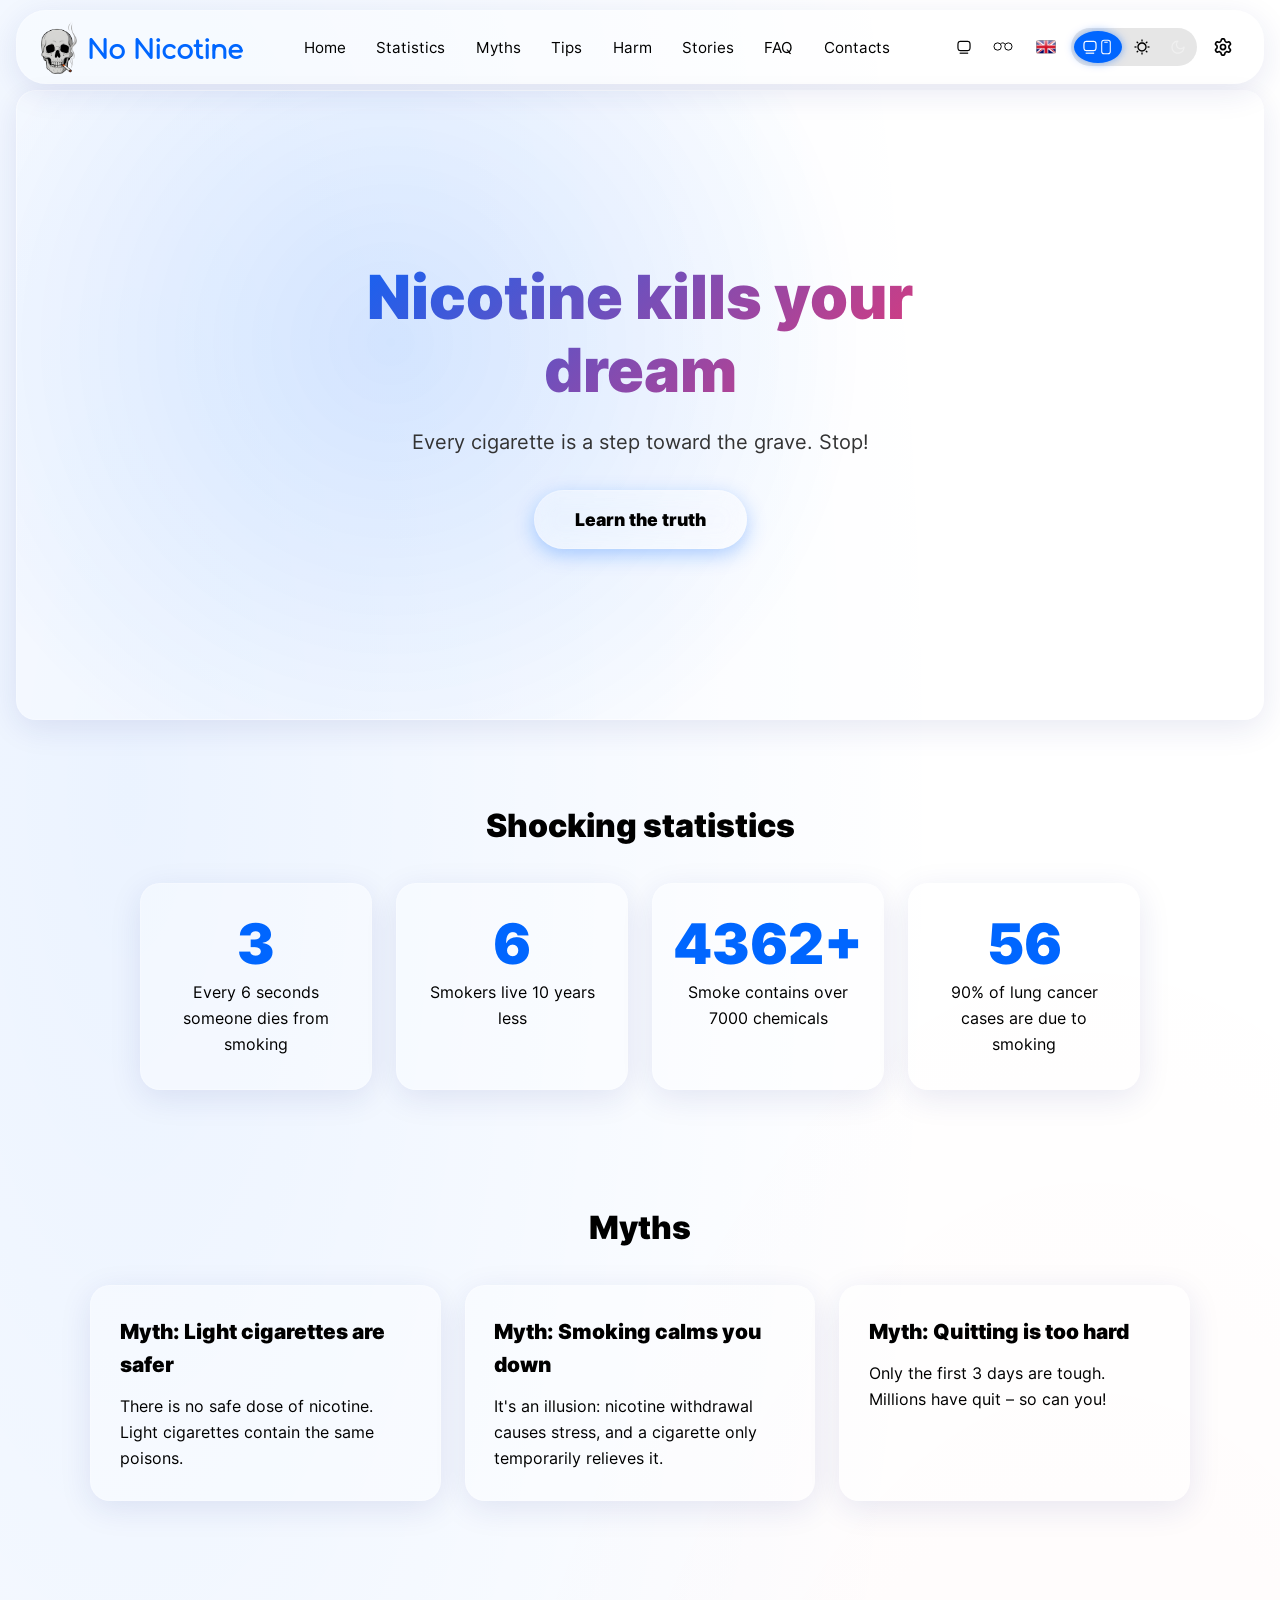
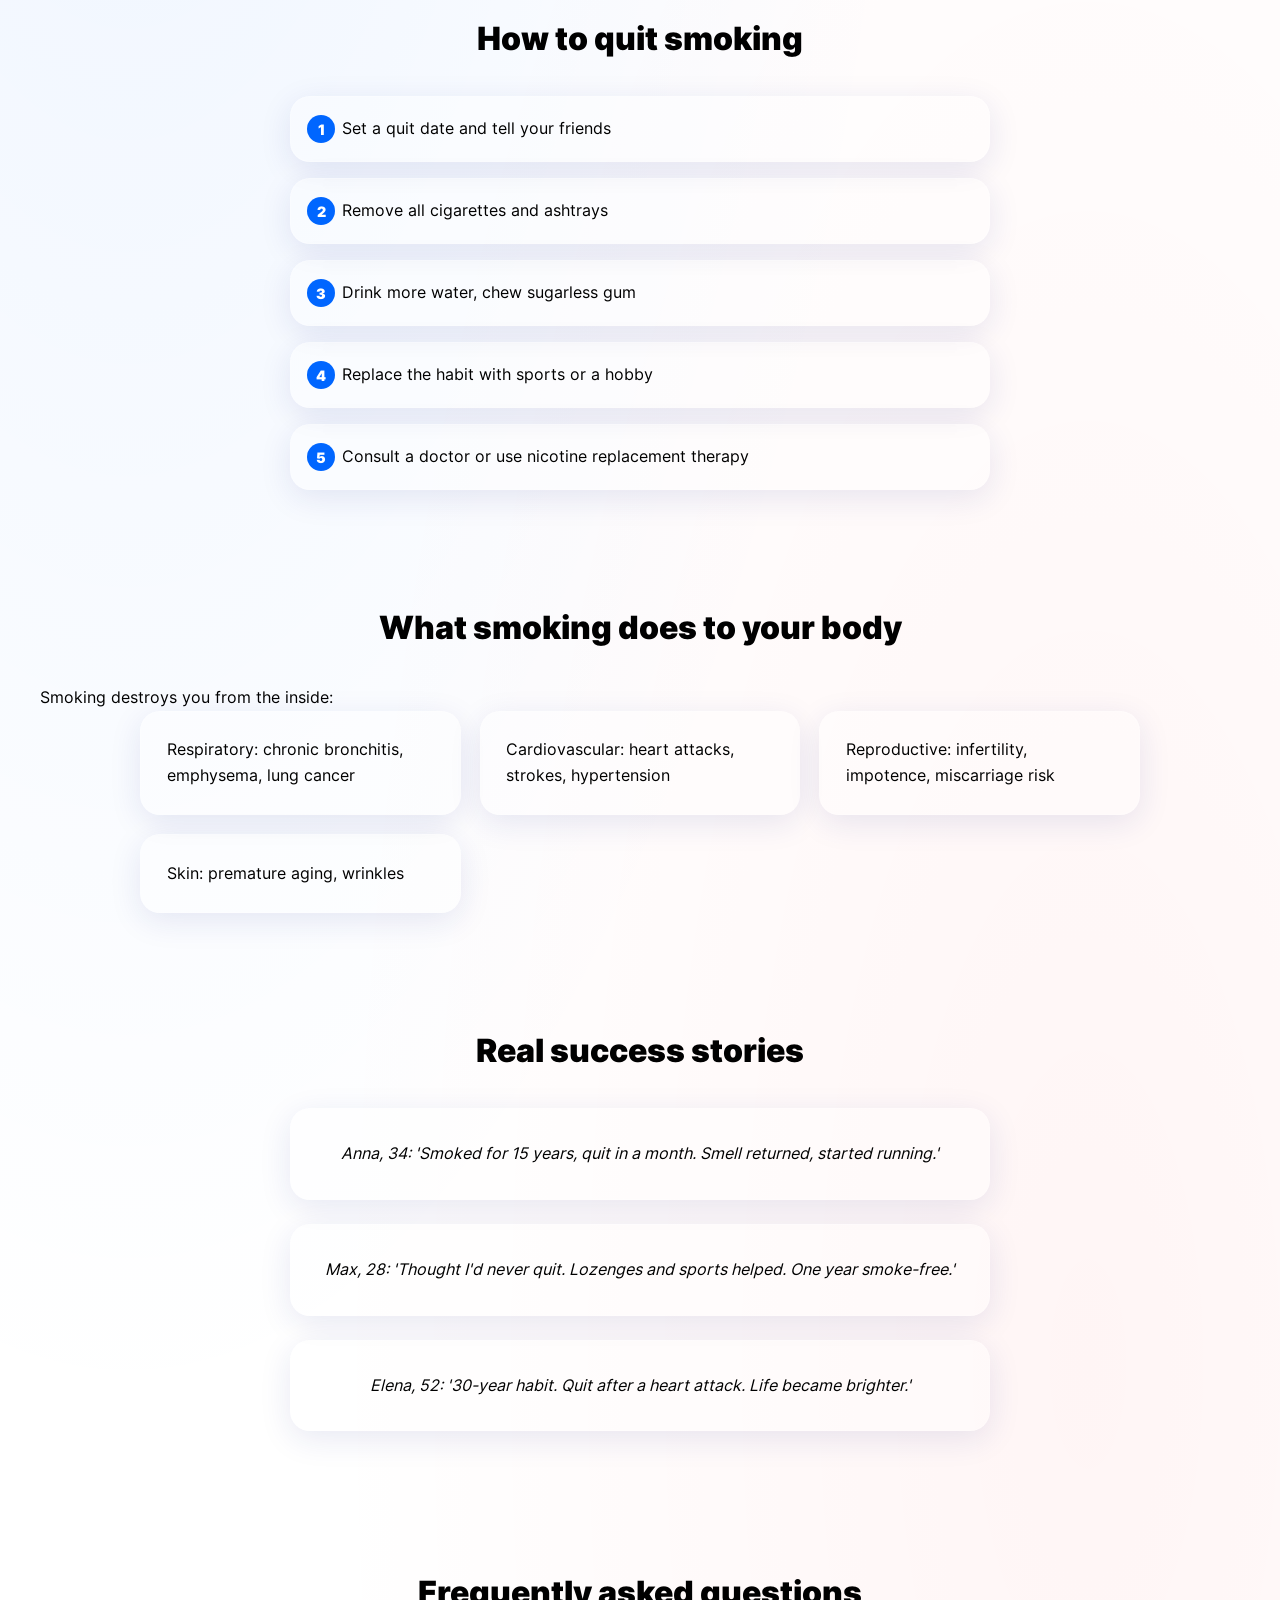
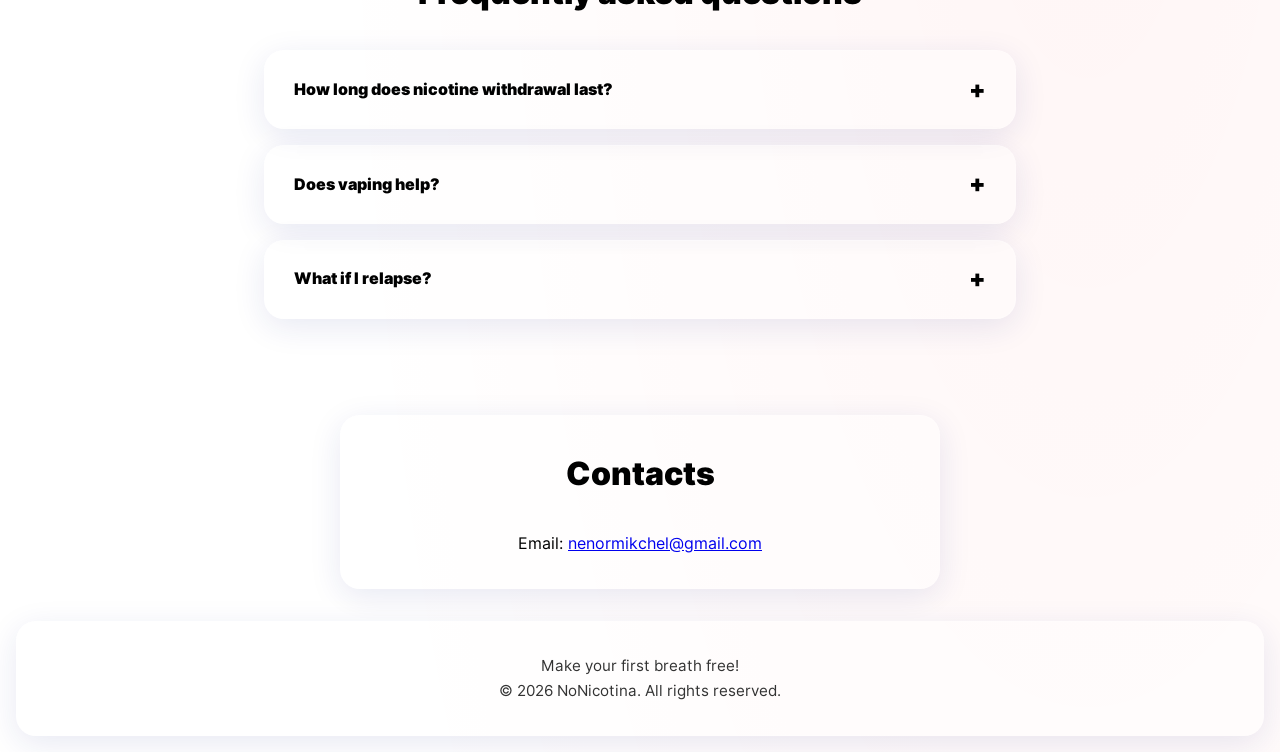
==== commit d5b550cd: "Коммит" ====
--- a/index.html
+++ b/index.html
@@ -160,7 +160,7 @@
   <link rel="stylesheet" href="static/styles/style.css">
 </head>
 <body>
-  <!-- BVI панель (сначала скрыта, управляется классом bvi-active на body) -->
+  <!-- ================= BVI-панель (вне wrapper, чтобы fixed работал от viewport) ================= -->
   <div class="bvi-panel" id="bviPanel">
     <div class="bvi-blocks bvi-block-center">
       <div class="bvi-block bvi-block-font">
@@ -202,70 +202,186 @@
     </div>
   </div>
 
-  <header class="header glass">
-    <a href="/" class="logo" aria-label="NoNicotina"></a>
-    <nav class="nav" role="navigation">
-      <button class="hamburger" aria-expanded="false" aria-label="Меню">
-        <span></span><span></span><span></span>
-      </button>
-      <ul class="nav-list">
-        <li><a href="#home" data-i18n="nav_home">Главная</a></li>
-        <li><a href="#stats" data-i18n="nav_stats">Статистика</a></li>
-        <li><a href="#myths" data-i18n="nav_myths">Мифы</a></li>
-        <li><a href="#tips" data-i18n="nav_tips">Советы</a></li>
-        <li><a href="#harm" data-i18n="nav_about">О вреде</a></li>
-        <li><a href="#stories" data-i18n="nav_stories">Истории</a></li>
-        <li><a href="#faq" data-i18n="nav_faq">Вопросы</a></li>
-        <li><a href="#contacts" data-i18n="nav_contacts">Контакты</a></li>
-      </ul>
-    </nav>
-    <div class="controls">
-      <!-- Переключатель ПК/Мобильная версия -->
-      <button class="version-switch" id="versionSwitch" aria-label="Switch version">
-        <svg class="icon-desktop" width="16" height="16" viewBox="0 0 16 16" fill="currentColor"><path d="M12.1665 13.5811V14.7803H3.66651V13.5811H12.1665Z"/><path d="M13.4453 7.02379C13.4453 6.04702 13.4452 5.3616 13.3887 4.83434C13.3333 4.31828 13.2302 4.02378 13.0723 3.80309C12.9446 3.62475 12.7877 3.46883 12.6094 3.34117C12.3887 3.18328 12.0942 3.08007 11.5781 3.02477C11.0508 2.96829 10.3655 2.96715 9.38867 2.96715H6.61035C5.63359 2.96715 4.94816 2.96827 4.4209 3.02477C3.90486 3.0801 3.61034 3.18321 3.38965 3.34117C3.21143 3.46878 3.05534 3.62487 2.92774 3.80309C2.76977 4.02377 2.66667 4.3183 2.61133 4.83434C2.55483 5.3616 2.55371 6.04702 2.55371 7.02379C2.55371 8.0006 2.55485 8.68596 2.61133 9.21324C2.66663 9.72936 2.76983 10.0238 2.92774 10.2445C3.0554 10.4228 3.21131 10.5797 3.38965 10.7074C3.61034 10.8654 3.90484 10.9685 4.4209 11.0238C4.94816 11.0803 5.63359 11.0804 6.61035 11.0804H9.38867C10.3654 11.0804 11.0508 11.0803 11.5781 11.0238C12.0941 10.9685 12.3887 10.8652 12.6094 10.7074C12.7877 10.5797 12.9446 10.4229 13.0723 10.2445C13.2301 10.0238 13.3334 9.72927 13.3887 9.21324C13.4452 8.68596 13.4453 8.00058 13.4453 7.02379ZM14.6455 7.02379C14.6455 7.97428 14.646 8.73509 14.5811 9.34117C14.5149 9.95828 14.3756 10.4858 14.0479 10.9437C13.8436 11.229 13.5938 11.4788 13.3086 11.683C12.8507 12.0108 12.3232 12.15 11.7061 12.2162C11.1 12.2811 10.3391 12.2806 9.38867 12.2806H6.61035C5.66018 12.2806 4.89991 12.2811 4.29395 12.2162C3.67684 12.15 3.14935 12.0108 2.69141 11.683C2.40613 11.4788 2.15639 11.229 1.95215 10.9437C1.62436 10.4858 1.4841 9.95828 1.41797 9.34117C1.35305 8.73511 1.35449 7.97424 1.35449 7.02379C1.35449 6.07366 1.35308 5.31333 1.41797 4.70738C1.4841 4.09028 1.62436 3.56279 1.95215 3.10485C2.15638 2.81956 2.40613 2.56982 2.69141 2.36559C3.14935 2.03779 3.67684 1.89753 4.29395 1.83141C4.8999 1.76652 5.66022 1.76793 6.61035 1.76793H9.38867C10.3391 1.76793 11.1 1.76649 11.7061 1.83141C12.3232 1.89753 12.8507 2.03779 13.3086 2.36559C13.5939 2.56982 13.8436 2.81957 14.0479 3.10485C14.3756 3.56279 14.5149 4.09028 14.5811 4.70738C14.646 5.31335 14.6455 6.07362 14.6455 7.02379Z"/></svg>
-        <svg class="icon-mobile" xmlns="http://www.w3.org/2000/svg" width="16" height="16" viewBox="0 0 20 20" fill="currentColor"><path d="M12.5 1A3.5 3.5 0 0 1 16 4.5v11a3.5 3.5 0 0 1-3.5 3.5h-5A3.5 3.5 0 0 1 4 15.5v-11A3.5 3.5 0 0 1 7.5 1h5Zm-5 1.3a2.2 2.2 0 0 0-2.2 2.2v11a2.2 2.2 0 0 0 2.2 2.2h5a2.2 2.2 0 0 0 2.2-2.2v-11a2.2 2.2 0 0 0-2.2-2.2h-5Zm4.65 2.35h-4.3v-1.3h4.3v1.3Z"/></svg>
-      </button>
-	  <!-- Переключатель Версии для слабовидящих -->
-		<button class="bvi-toggle-btn" id="bviToggleBtn" aria-label="Версия для слабовидящих">
-		  <svg xmlns="http://www.w3.org/2000/svg" fill="none" viewBox="0 0 41 41" class="impaired-icon" width="20" height="20">
-			<circle cx="31.5" cy="19.5" r="7.5" stroke="currentColor" stroke-width="2"></circle>
-			<circle cx="9.5" cy="19.5" r="7.5" stroke="currentColor" stroke-width="2"></circle>
-			<path stroke="currentColor" stroke-width="2" d="M15 15c3.333-4 6.667-4 10 0"></path>
-		  </svg>
-		</button>
-      <!-- Дропдаун языков -->
-      <div class="lang-switch">
-        <button class="lang-current" aria-haspopup="listbox">
-          <img src="[data-uri]" alt="RU" width="16" height="12">
+  <!-- ================= ОСНОВНОЙ КОНТЕНТ (обёрнут для фильтра) ================= -->
+  <div class="wrapper">
+
+    <header class="header glass">
+      <a href="/" class="logo" aria-label="NoNicotina"></a>
+      <nav class="nav" role="navigation">
+        <button class="hamburger" aria-expanded="false" aria-label="Меню">
+          <span></span><span></span><span></span>
         </button>
-        <ul class="lang-dropdown" role="listbox">
-          <li data-lang="ru"><img src="[data-uri]" alt="RU"></li>
-          <li data-lang="en"><img src="[data-uri]" alt="EN"></li>
-          <li data-lang="uk"><img src="[data-uri]" alt="UA"></li>
-          <li data-lang="fr"><img src="[data-uri]" alt="FR"></li>
+        <ul class="nav-list">
+          <li><a href="#home" data-i18n="nav_home">Главная</a></li>
+          <li><a href="#stats" data-i18n="nav_stats">Статистика</a></li>
+          <li><a href="#myths" data-i18n="nav_myths">Мифы</a></li>
+          <li><a href="#tips" data-i18n="nav_tips">Советы</a></li>
+          <li><a href="#harm" data-i18n="nav_about">О вреде</a></li>
+          <li><a href="#stories" data-i18n="nav_stories">Истории</a></li>
+          <li><a href="#faq" data-i18n="nav_faq">Вопросы</a></li>
+          <li><a href="#contacts" data-i18n="nav_contacts">Контакты</a></li>
         </ul>
-      </div>
-      <!-- Тема -->
-      <div class="theme-toggle">
-        <button class="theme-btn" data-theme="system" aria-label="System theme">
-          <svg class="icon-system-desktop" width="16" height="16" viewBox="0 0 16 16" fill="currentColor"><path d="M12.1665 13.5811V14.7803H3.66651V13.5811H12.1665Z"/><path d="M13.4453 7.02379C13.4453 6.04702 13.4452 5.3616 13.3887 4.83434C13.3333 4.31828 13.2302 4.02378 13.0723 3.80309C12.9446 3.62475 12.7877 3.46883 12.6094 3.34117C12.3887 3.18328 12.0942 3.08007 11.5781 3.02477C11.0508 2.96829 10.3655 2.96715 9.38867 2.96715H6.61035C5.63359 2.96715 4.94816 2.96827 4.4209 3.02477C3.90486 3.0801 3.61034 3.18321 3.38965 3.34117C3.21143 3.46878 3.05534 3.62487 2.92774 3.80309C2.76977 4.02377 2.66667 4.3183 2.61133 4.83434C2.55483 5.3616 2.55371 6.04702 2.55371 7.02379C2.55371 8.0006 2.55485 8.68596 2.61133 9.21324C2.66663 9.72936 2.76983 10.0238 2.92774 10.2445C3.0554 10.4228 3.21131 10.5797 3.38965 10.7074C3.61034 10.8654 3.90484 10.9685 4.4209 11.0238C4.94816 11.0803 5.63359 11.0804 6.61035 11.0804H9.38867C10.3654 11.0804 11.0508 11.0803 11.5781 11.0238C12.0941 10.9685 12.3887 10.8652 12.6094 10.7074C12.7877 10.5797 12.9446 10.4229 13.0723 10.2445C13.2301 10.0238 13.3334 9.72927 13.3887 9.21324C13.4452 8.68596 13.4453 8.00058 13.4453 7.02379ZM14.6455 7.02379C14.6455 7.97428 14.646 8.73509 14.5811 9.34117C14.5149 9.95828 14.3756 10.4858 14.0479 10.9437C13.8436 11.229 13.5938 11.4788 13.3086 11.683C12.8507 12.0108 12.3232 12.15 11.7061 12.2162C11.1 12.2811 10.3391 12.2806 9.38867 12.2806H6.61035C5.66018 12.2806 4.89991 12.2811 4.29395 12.2162C3.67684 12.15 3.14935 12.0108 2.69141 11.683C2.40613 11.4788 2.15639 11.229 1.95215 10.9437C1.62436 10.4858 1.4841 9.95828 1.41797 9.34117C1.35305 8.73511 1.35449 7.97424 1.35449 7.02379C1.35449 6.07366 1.35308 5.31333 1.41797 4.70738C1.4841 4.09028 1.62436 3.56279 1.95215 3.10485C2.15638 2.81956 2.40613 2.56982 2.69141 2.36559C3.14935 2.03779 3.67684 1.89753 4.29395 1.83141C4.8999 1.76652 5.66022 1.76793 6.61035 1.76793H9.38867C10.3391 1.76793 11.1 1.76649 11.7061 1.83141C12.3232 1.89753 12.8507 2.03779 13.3086 2.36559C13.5939 2.56982 13.8436 2.81957 14.0479 3.10485C14.3756 3.56279 14.5149 4.09028 14.5811 4.70738C14.646 5.31335 14.6455 6.07362 14.6455 7.02379Z"/></svg>
-          <svg class="icon-system-mobile" xmlns="http://www.w3.org/2000/svg" width="16" height="16" viewBox="0 0 20 20" fill="currentColor"><path d="M12.5 1A3.5 3.5 0 0 1 16 4.5v11a3.5 3.5 0 0 1-3.5 3.5h-5A3.5 3.5 0 0 1 4 15.5v-11A3.5 3.5 0 0 1 7.5 1h5Zm-5 1.3a2.2 2.2 0 0 0-2.2 2.2v11a2.2 2.2 0 0 0 2.2 2.2h5a2.2 2.2 0 0 0 2.2-2.2v-11a2.2 2.2 0 0 0-2.2-2.2h-5Zm4.65 2.35h-4.3v-1.3h4.3v1.3Z"/></svg>
+      </nav>
+      <div class="controls">
+        <!-- Переключатель ПК/Мобильная версия -->
+        <button class="version-switch" id="versionSwitch" aria-label="Switch version">
+          <svg class="icon-desktop" width="16" height="16" viewBox="0 0 16 16" fill="currentColor"><path d="M12.1665 13.5811V14.7803H3.66651V13.5811H12.1665Z"/><path d="M13.4453 7.02379C13.4453 6.04702 13.4452 5.3616 13.3887 4.83434C13.3333 4.31828 13.2302 4.02378 13.0723 3.80309C12.9446 3.62475 12.7877 3.46883 12.6094 3.34117C12.3887 3.18328 12.0942 3.08007 11.5781 3.02477C11.0508 2.96829 10.3655 2.96715 9.38867 2.96715H6.61035C5.63359 2.96715 4.94816 2.96827 4.4209 3.02477C3.90486 3.0801 3.61034 3.18321 3.38965 3.34117C3.21143 3.46878 3.05534 3.62487 2.92774 3.80309C2.76977 4.02377 2.66667 4.3183 2.61133 4.83434C2.55483 5.3616 2.55371 6.04702 2.55371 7.02379C2.55371 8.0006 2.55485 8.68596 2.61133 9.21324C2.66663 9.72936 2.76983 10.0238 2.92774 10.2445C3.0554 10.4228 3.21131 10.5797 3.38965 10.7074C3.61034 10.8654 3.90484 10.9685 4.4209 11.0238C4.94816 11.0803 5.63359 11.0804 6.61035 11.0804H9.38867C10.3654 11.0804 11.0508 11.0803 11.5781 11.0238C12.0941 10.9685 12.3887 10.8652 12.6094 10.7074C12.7877 10.5797 12.9446 10.4229 13.0723 10.2445C13.2301 10.0238 13.3334 9.72927 13.3887 9.21324C13.4452 8.68596 13.4453 8.00058 13.4453 7.02379ZM14.6455 7.02379C14.6455 7.97428 14.646 8.73509 14.5811 9.34117C14.5149 9.95828 14.3756 10.4858 14.0479 10.9437C13.8436 11.229 13.5938 11.4788 13.3086 11.683C12.8507 12.0108 12.3232 12.15 11.7061 12.2162C11.1 12.2811 10.3391 12.2806 9.38867 12.2806H6.61035C5.66018 12.2806 4.89991 12.2811 4.29395 12.2162C3.67684 12.15 3.14935 12.0108 2.69141 11.683C2.40613 11.4788 2.15639 11.229 1.95215 10.9437C1.62436 10.4858 1.4841 9.95828 1.41797 9.34117C1.35305 8.73511 1.35449 7.97424 1.35449 7.02379C1.35449 6.07366 1.35308 5.31333 1.41797 4.70738C1.4841 4.09028 1.62436 3.56279 1.95215 3.10485C2.15638 2.81956 2.40613 2.56982 2.69141 2.36559C3.14935 2.03779 3.67684 1.89753 4.29395 1.83141C4.8999 1.76652 5.66022 1.76793 6.61035 1.76793H9.38867C10.3391 1.76793 11.1 1.76649 11.7061 1.83141C12.3232 1.89753 12.8507 2.03779 13.3086 2.36559C13.5939 2.56982 13.8436 2.81957 14.0479 3.10485C14.3756 3.56279 14.5149 4.09028 14.5811 4.70738C14.646 5.31335 14.6455 6.07362 14.6455 7.02379Z"/></svg>
+          <svg class="icon-mobile" xmlns="http://www.w3.org/2000/svg" width="16" height="16" viewBox="0 0 20 20" fill="currentColor"><path d="M12.5 1A3.5 3.5 0 0 1 16 4.5v11a3.5 3.5 0 0 1-3.5 3.5h-5A3.5 3.5 0 0 1 4 15.5v-11A3.5 3.5 0 0 1 7.5 1h5Zm-5 1.3a2.2 2.2 0 0 0-2.2 2.2v11a2.2 2.2 0 0 0 2.2 2.2h5a2.2 2.2 0 0 0 2.2-2.2v-11a2.2 2.2 0 0 0-2.2-2.2h-5Zm4.65 2.35h-4.3v-1.3h4.3v1.3Z"/></svg>
         </button>
-        <button class="theme-btn" data-theme="light" aria-label="Light theme">
-          <svg width="16" height="16" viewBox="0 0 16 16" fill="currentColor"><path d="M11.3496 8C11.3496 6.14985 9.85015 4.65039 8 4.65039C6.14985 4.65039 4.65039 6.14985 4.65039 8C4.65039 9.85015 6.14985 11.3496 8 11.3496C9.85015 11.3496 11.3496 9.85015 11.3496 8ZM12.6504 8C12.6504 10.5681 10.5681 12.6504 8 12.6504C5.43188 12.6504 3.34961 10.5681 3.34961 8C3.34961 5.43188 5.43188 3.34961 8 3.34961C10.5681 3.34961 12.6504 5.43188 12.6504 8Z"/><path d="M8.65039 0.5V2.5H7.34961V0.5H8.65039Z"/><path d="M8.65039 13.5V15.5H7.34961V13.5H8.65039Z"/><path d="M3.15808 2.24035L4.57229 3.65456L3.6525 4.57435L2.23829 3.16014L3.15808 2.24035Z"/><path d="M12.3505 11.4327L13.7647 12.8469L12.8449 13.7667L11.4307 12.3525L12.3505 11.4327Z"/><path d="M2.24537 12.8469L3.65958 11.4327L4.57937 12.3525L3.16516 13.7667L2.24537 12.8469Z"/><path d="M11.4377 3.65455L12.852 2.24033L13.7718 3.16012L12.3575 4.57434L11.4377 3.65455Z"/><path d="M0.5 7.35461H2.5V8.6554H0.5L0.5 7.35461Z"/><path d="M13.5 7.35461H15.5V8.6554H13.5V7.35461Z"/></svg>
+        <!-- Переключатель Версии для слабовидящих -->
+        <button class="bvi-toggle-btn" id="bviToggleBtn" aria-label="Версия для слабовидящих">
+          <svg xmlns="http://www.w3.org/2000/svg" fill="none" viewBox="0 0 41 41" class="impaired-icon" width="20" height="20">
+            <circle cx="31.5" cy="19.5" r="7.5" stroke="currentColor" stroke-width="2"></circle>
+            <circle cx="9.5" cy="19.5" r="7.5" stroke="currentColor" stroke-width="2"></circle>
+            <path stroke="currentColor" stroke-width="2" d="M15 15c3.333-4 6.667-4 10 0"></path>
+          </svg>
         </button>
-        <button class="theme-btn" data-theme="dark" aria-label="Dark theme">
-          <svg width="16" height="16" viewBox="0 0 16 16" fill="currentColor"><path d="M13.2764 9.52324C12.5607 9.97754 11.7177 10.242 10.7812 10.242C8.11386 10.2419 5.95042 8.07997 5.9502 5.41289C5.9502 4.48128 6.21453 3.61071 6.67188 2.87285C4.30332 3.4658 2.54992 5.60845 2.5498 8.16093C2.5498 11.1712 4.99103 13.6102 8 13.6102C10.5383 13.6102 12.6709 11.8724 13.2764 9.52324ZM7.05078 5.41289C7.051 7.47224 8.72116 9.1423 10.7812 9.14238C11.9248 9.14238 12.887 8.63397 13.5781 7.8084C13.7266 7.63106 13.9701 7.56547 14.1875 7.64433C14.4049 7.72329 14.5497 7.9297 14.5498 8.16093C14.5498 11.7766 11.6161 14.7098 8 14.7098C4.38402 14.7098 1.4502 11.7792 1.4502 8.16093C1.45033 4.54322 4.3812 1.61015 8 1.61015C8.23027 1.61015 8.43585 1.75352 8.51562 1.96953C8.59536 2.18554 8.53241 2.42829 8.35742 2.57793C7.55573 3.26311 7.05078 4.27876 7.05078 5.41289Z"/></svg>
+        <!-- Дропдаун языков -->
+        <div class="lang-switch">
+          <button class="lang-current" aria-haspopup="listbox">
+            <img src="[data-uri]" alt="RU" width="16" height="12">
+          </button>
+          <ul class="lang-dropdown" role="listbox">
+            <li data-lang="ru"><img src="[data-uri]" alt="RU"></li>
+            <li data-lang="en"><img src="[data-uri]" alt="EN"></li>
+            <li data-lang="uk"><img src="[data-uri]" alt="UA"></li>
+            <li data-lang="fr"><img src="[data-uri]" alt="FR"></li>
+          </ul>
+        </div>
+        <!-- Тема -->
+        <div class="theme-toggle">
+          <button class="theme-btn" data-theme="system" aria-label="System theme">
+            <svg class="icon-system-desktop" width="16" height="16" viewBox="0 0 16 16" fill="currentColor"><path d="M12.1665 13.5811V14.7803H3.66651V13.5811H12.1665Z"/><path d="M13.4453 7.02379C13.4453 6.04702 13.4452 5.3616 13.3887 4.83434C13.3333 4.31828 13.2302 4.02378 13.0723 3.80309C12.9446 3.62475 12.7877 3.46883 12.6094 3.34117C12.3887 3.18328 12.0942 3.08007 11.5781 3.02477C11.0508 2.96829 10.3655 2.96715 9.38867 2.96715H6.61035C5.63359 2.96715 4.94816 2.96827 4.4209 3.02477C3.90486 3.0801 3.61034 3.18321 3.38965 3.34117C3.21143 3.46878 3.05534 3.62487 2.92774 3.80309C2.76977 4.02377 2.66667 4.3183 2.61133 4.83434C2.55483 5.3616 2.55371 6.04702 2.55371 7.02379C2.55371 8.0006 2.55485 8.68596 2.61133 9.21324C2.66663 9.72936 2.76983 10.0238 2.92774 10.2445C3.0554 10.4228 3.21131 10.5797 3.38965 10.7074C3.61034 10.8654 3.90484 10.9685 4.4209 11.0238C4.94816 11.0803 5.63359 11.0804 6.61035 11.0804H9.38867C10.3654 11.0804 11.0508 11.0803 11.5781 11.0238C12.0941 10.9685 12.3887 10.8652 12.6094 10.7074C12.7877 10.5797 12.9446 10.4229 13.0723 10.2445C13.2301 10.0238 13.3334 9.72927 13.3887 9.21324C13.4452 8.68596 13.4453 8.00058 13.4453 7.02379ZM14.6455 7.02379C14.6455 7.97428 14.646 8.73509 14.5811 9.34117C14.5149 9.95828 14.3756 10.4858 14.0479 10.9437C13.8436 11.229 13.5938 11.4788 13.3086 11.683C12.8507 12.0108 12.3232 12.15 11.7061 12.2162C11.1 12.2811 10.3391 12.2806 9.38867 12.2806H6.61035C5.66018 12.2806 4.89991 12.2811 4.29395 12.2162C3.67684 12.15 3.14935 12.0108 2.69141 11.683C2.40613 11.4788 2.15639 11.229 1.95215 10.9437C1.62436 10.4858 1.4841 9.95828 1.41797 9.34117C1.35305 8.73511 1.35449 7.97424 1.35449 7.02379C1.35449 6.07366 1.35308 5.31333 1.41797 4.70738C1.4841 4.09028 1.62436 3.56279 1.95215 3.10485C2.15638 2.81956 2.40613 2.56982 2.69141 2.36559C3.14935 2.03779 3.67684 1.89753 4.29395 1.83141C4.8999 1.76652 5.66022 1.76793 6.61035 1.76793H9.38867C10.3391 1.76793 11.1 1.76649 11.7061 1.83141C12.3232 1.89753 12.8507 2.03779 13.3086 2.36559C13.5939 2.56982 13.8436 2.81957 14.0479 3.10485C14.3756 3.56279 14.5149 4.09028 14.5811 4.70738C14.646 5.31335 14.6455 6.07362 14.6455 7.02379Z"/></svg>
+            <svg class="icon-system-mobile" xmlns="http://www.w3.org/2000/svg" width="16" height="16" viewBox="0 0 20 20" fill="currentColor"><path d="M12.5 1A3.5 3.5 0 0 1 16 4.5v11a3.5 3.5 0 0 1-3.5 3.5h-5A3.5 3.5 0 0 1 4 15.5v-11A3.5 3.5 0 0 1 7.5 1h5Zm-5 1.3a2.2 2.2 0 0 0-2.2 2.2v11a2.2 2.2 0 0 0 2.2 2.2h5a2.2 2.2 0 0 0 2.2-2.2v-11a2.2 2.2 0 0 0-2.2-2.2h-5Zm4.65 2.35h-4.3v-1.3h4.3v1.3Z"/></svg>
+          </button>
+          <button class="theme-btn" data-theme="light" aria-label="Light theme">
+            <svg width="16" height="16" viewBox="0 0 16 16" fill="currentColor"><path d="M11.3496 8C11.3496 6.14985 9.85015 4.65039 8 4.65039C6.14985 4.65039 4.65039 6.14985 4.65039 8C4.65039 9.85015 6.14985 11.3496 8 11.3496C9.85015 11.3496 11.3496 9.85015 11.3496 8ZM12.6504 8C12.6504 10.5681 10.5681 12.6504 8 12.6504C5.43188 12.6504 3.34961 10.5681 3.34961 8C3.34961 5.43188 5.43188 3.34961 8 3.34961C10.5681 3.34961 12.6504 5.43188 12.6504 8Z"/><path d="M8.65039 0.5V2.5H7.34961V0.5H8.65039Z"/><path d="M8.65039 13.5V15.5H7.34961V13.5H8.65039Z"/><path d="M3.15808 2.24035L4.57229 3.65456L3.6525 4.57435L2.23829 3.16014L3.15808 2.24035Z"/><path d="M12.3505 11.4327L13.7647 12.8469L12.8449 13.7667L11.4307 12.3525L12.3505 11.4327Z"/><path d="M2.24537 12.8469L3.65958 11.4327L4.57937 12.3525L3.16516 13.7667L2.24537 12.8469Z"/><path d="M11.4377 3.65455L12.852 2.24033L13.7718 3.16012L12.3575 4.57434L11.4377 3.65455Z"/><path d="M0.5 7.35461H2.5V8.6554H0.5L0.5 7.35461Z"/><path d="M13.5 7.35461H15.5V8.6554H13.5V7.35461Z"/></svg>
+          </button>
+          <button class="theme-btn" data-theme="dark" aria-label="Dark theme">
+            <svg width="16" height="16" viewBox="0 0 16 16" fill="currentColor"><path d="M13.2764 9.52324C12.5607 9.97754 11.7177 10.242 10.7812 10.242C8.11386 10.2419 5.95042 8.07997 5.9502 5.41289C5.9502 4.48128 6.21453 3.61071 6.67188 2.87285C4.30332 3.4658 2.54992 5.60845 2.5498 8.16093C2.5498 11.1712 4.99103 13.6102 8 13.6102C10.5383 13.6102 12.6709 11.8724 13.2764 9.52324ZM7.05078 5.41289C7.051 7.47224 8.72116 9.1423 10.7812 9.14238C11.9248 9.14238 12.887 8.63397 13.5781 7.8084C13.7266 7.63106 13.9701 7.56547 14.1875 7.64433C14.4049 7.72329 14.5497 7.9297 14.5498 8.16093C14.5498 11.7766 11.6161 14.7098 8 14.7098C4.38402 14.7098 1.4502 11.7792 1.4502 8.16093C1.45033 4.54322 4.3812 1.61015 8 1.61015C8.23027 1.61015 8.43585 1.75352 8.51562 1.96953C8.59536 2.18554 8.53241 2.42829 8.35742 2.57793C7.55573 3.26311 7.05078 4.27876 7.05078 5.41289Z"/></svg>
+          </button>
+        </div>
+        <!-- Шестерёнка настроек -->
+        <button class="settings-btn" id="settingsBtn" aria-label="Settings">
+          <svg data-component="Octicon" aria-hidden="true" focusable="false" class="octicon octicon-gear" viewBox="0 0 16 16" width="16" height="16" fill="currentColor" display="inline-block" overflow="visible" style="vertical-align: text-bottom;"><path d="M8 0a8.2 8.2 0 0 1 .701.031C9.444.095 9.99.645 10.16 1.29l.288 1.107c.018.066.079.158.212.224.231.114.454.243.668.386.123.082.233.09.299.071l1.103-.303c.644-.176 1.392.021 1.82.63.27.385.506.792.704 1.218.315.675.111 1.422-.364 1.891l-.814.806c-.049.048-.098.147-.088.294.016.257.016.515 0 .772-.01.147.038.246.088.294l.814.806c.475.469.679 1.216.364 1.891a7.977 7.977 0 0 1-.704 1.217c-.428.61-1.176.807-1.82.63l-1.102-.302c-.067-.019-.177-.011-.3.071a5.909 5.909 0 0 1-.668.386c-.133.066-.194.158-.211.224l-.29 1.106c-.168.646-.715 1.196-1.458 1.26a8.006 8.006 0 0 1-1.402 0c-.743-.064-1.289-.614-1.458-1.26l-.289-1.106c-.018-.066-.079-.158-.212-.224a5.738 5.738 0 0 1-.668-.386c-.123-.082-.233-.09-.299-.071l-1.103.303c-.644.176-1.392-.021-1.82-.63a8.12 8.12 0 0 1-.704-1.218c-.315-.675-.111-1.422.363-1.891l.815-.806c.05-.048.098-.147.088-.294a6.214 6.214 0 0 1 0-.772c.01-.147-.038-.246-.088-.294l-.815-.806C.635 6.045.431 5.298.746 4.623a7.92 7.92 0 0 1 .704-1.217c.428-.61 1.176-.807 1.82-.63l1.102.302c.067.019.177.011.3-.071.214-.143.437-.272.668-.386.133-.066.194-.158.211-.224l.29-1.106C6.009.645 6.556.095 7.299.03 7.53.01 7.764 0 8 0Zm-.571 1.525c-.036.003-.108.036-.137.146l-.289 1.105c-.147.561-.549.967-.998 1.189-.173.086-.34.183-.5.29-.417.278-.97.423-1.529.27l-1.103-.303c-.109-.03-.175.016-.195.045-.22.312-.412.644-.573.99-.014.031-.021.11.059.19l.815.806c.411.406.562.957.53 1.456a4.709 4.709 0 0 0 0 .582c.032.499-.119 1.05-.53 1.456l-.815.806c-.081.08-.073.159-.059.19.162.346.353.677.573.989.02.03.085.076.195.046l1.102-.303c.56-.153 1.113-.008 1.53.27.161.107.328.204.501.29.447.222.85.629.997 1.189l.289 1.105c.029.109.101.143.137.146a6.6 6.6 0 0 0 1.142 0c.036-.003.108-.036.137-.146l.289-1.105c.147-.561.549-.967.998-1.189.173-.086.34-.183.5-.29.417-.278.97-.423 1.529-.27l1.103.303c.109.029.175-.016.195-.045.22-.313.411-.644.573-.99.014-.031.021-.11-.059-.19l-.815-.806c-.411-.406-.562-.957-.53-1.456a4.709 4.709 0 0 0 0-.582c-.032-.499.119-1.05.53-1.456l.815-.806c.081-.08.073-.159.059-.19a6.464 6.464 0 0 0-.573-.989c-.02-.03-.085-.076-.195-.046l-1.102.303c-.56.153-1.113.008-1.53-.27a4.44 4.44 0 0 0-.501-.29c-.447-.222-.85-.629-.997-1.189l-.289-1.105c-.029-.11-.101-.143-.137-.146a6.6 6.6 0 0 0-1.142 0ZM11 8a3 3 0 1 1-6 0 3 3 0 0 1 6 0ZM9.5 8a1.5 1.5 0 1 0-3.001.001A1.5 1.5 0 0 0 9.5 8Z"/></svg>
         </button>
       </div>
-      <!-- Шестерёнка настроек -->
-      <button class="settings-btn" id="settingsBtn" aria-label="Settings">
-        <svg data-component="Octicon" aria-hidden="true" focusable="false" class="octicon octicon-gear" viewBox="0 0 16 16" width="16" height="16" fill="currentColor" display="inline-block" overflow="visible" style="vertical-align: text-bottom;"><path d="M8 0a8.2 8.2 0 0 1 .701.031C9.444.095 9.99.645 10.16 1.29l.288 1.107c.018.066.079.158.212.224.231.114.454.243.668.386.123.082.233.09.299.071l1.103-.303c.644-.176 1.392.021 1.82.63.27.385.506.792.704 1.218.315.675.111 1.422-.364 1.891l-.814.806c-.049.048-.098.147-.088.294.016.257.016.515 0 .772-.01.147.038.246.088.294l.814.806c.475.469.679 1.216.364 1.891a7.977 7.977 0 0 1-.704 1.217c-.428.61-1.176.807-1.82.63l-1.102-.302c-.067-.019-.177-.011-.3.071a5.909 5.909 0 0 1-.668.386c-.133.066-.194.158-.211.224l-.29 1.106c-.168.646-.715 1.196-1.458 1.26a8.006 8.006 0 0 1-1.402 0c-.743-.064-1.289-.614-1.458-1.26l-.289-1.106c-.018-.066-.079-.158-.212-.224a5.738 5.738 0 0 1-.668-.386c-.123-.082-.233-.09-.299-.071l-1.103.303c-.644.176-1.392-.021-1.82-.63a8.12 8.12 0 0 1-.704-1.218c-.315-.675-.111-1.422.363-1.891l.815-.806c.05-.048.098-.147.088-.294a6.214 6.214 0 0 1 0-.772c.01-.147-.038-.246-.088-.294l-.815-.806C.635 6.045.431 5.298.746 4.623a7.92 7.92 0 0 1 .704-1.217c.428-.61 1.176-.807 1.82-.63l1.102.302c.067.019.177.011.3-.071.214-.143.437-.272.668-.386.133-.066.194-.158.211-.224l.29-1.106C6.009.645 6.556.095 7.299.03 7.53.01 7.764 0 8 0Zm-.571 1.525c-.036.003-.108.036-.137.146l-.289 1.105c-.147.561-.549.967-.998 1.189-.173.086-.34.183-.5.29-.417.278-.97.423-1.529.27l-1.103-.303c-.109-.03-.175.016-.195.045-.22.312-.412.644-.573.99-.014.031-.021.11.059.19l.815.806c.411.406.562.957.53 1.456a4.709 4.709 0 0 0 0 .582c.032.499-.119 1.05-.53 1.456l-.815.806c-.081.08-.073.159-.059.19.162.346.353.677.573.989.02.03.085.076.195.046l1.102-.303c.56-.153 1.113-.008 1.53.27.161.107.328.204.501.29.447.222.85.629.997 1.189l.289 1.105c.029.109.101.143.137.146a6.6 6.6 0 0 0 1.142 0c.036-.003.108-.036.137-.146l.289-1.105c.147-.561.549-.967.998-1.189.173-.086.34-.183.5-.29.417-.278.97-.423 1.529-.27l1.103.303c.109.029.175-.016.195-.045.22-.313.411-.644.573-.99.014-.031.021-.11-.059-.19l-.815-.806c-.411-.406-.562-.957-.53-1.456a4.709 4.709 0 0 0 0-.582c-.032-.499.119-1.05.53-1.456l.815-.806c.081-.08.073-.159.059-.19a6.464 6.464 0 0 0-.573-.989c-.02-.03-.085-.076-.195-.046l-1.102.303c-.56.153-1.113.008-1.53-.27a4.44 4.44 0 0 0-.501-.29c-.447-.222-.85-.629-.997-1.189l-.289-1.105c-.029-.11-.101-.143-.137-.146a6.6 6.6 0 0 0-1.142 0ZM11 8a3 3 0 1 1-6 0 3 3 0 0 1 6 0ZM9.5 8a1.5 1.5 0 1 0-3.001.001A1.5 1.5 0 0 0 9.5 8Z"/></svg>
-      </button>
-    </div>
-  </header>
-
-  <!-- Панель настроек (модальное окно) -->
+    </header>
+
+    <main id="home">
+      <section class="hero glass">
+        <div class="hero-content">
+          <h1 data-i18n="hero_title">Никотин убивает мечту</h1>
+          <p data-i18n="hero_subtitle">Каждая сигарета — шаг к могиле. Остановись!</p>
+          <a href="#stats" class="cta-button glass" data-i18n="hero_cta">Узнать правду</a>
+        </div>
+      </section>
+
+      <section id="stats" class="stats">
+        <h2 data-i18n="stats_title">Шокирующая статистика</h2>
+        <div class="stats-grid">
+          <div class="stat-card glass">
+            <div class="stat-number" data-count="6">0</div>
+            <p data-i18n="stats_item1">Каждые 6 секунд человек умирает от курения</p>
+          </div>
+          <div class="stat-card glass">
+            <div class="stat-number" data-count="10">0</div>
+            <p data-i18n="stats_item2">Курильщики живут на 10 лет меньше</p>
+          </div>
+          <div class="stat-card glass">
+            <div class="stat-number" data-count="7000">0</div>
+            <p data-i18n="stats_item3">В дыме более 7000 химикатов</p>
+          </div>
+          <div class="stat-card glass">
+            <div class="stat-number" data-count="90">0</div>
+            <p data-i18n="stats_item4">90% случаев рака лёгких — из-за курения</p>
+          </div>
+        </div>
+      </section>
+
+      <section id="myths" class="myths">
+        <h2 data-i18n="nav_myths">Мифы</h2>
+        <div class="myths-list">
+          <article class="myth glass">
+            <h3 data-i18n="myth1_title">Миф: Лёгкие сигареты безопаснее</h3>
+            <p data-i18n="myth1_text">Нет безопасной дозы никотина. Лёгкие сигареты содержат те же яды.</p>
+          </article>
+          <article class="myth glass">
+            <h3 data-i18n="myth2_title">Миф: Курение успокаивает</h3>
+            <p data-i18n="myth2_text">Это иллюзия: никотиновая ломка создаёт стресс, а сигарета лишь временно снимает его.</p>
+          </article>
+          <article class="myth glass">
+            <h3 data-i18n="myth3_title">Миф: Бросить трудно</h3>
+            <p data-i18n="myth3_text">Трудно только первые 3 дня. Миллионы людей уже бросили — ты сможешь!</p>
+          </article>
+        </div>
+      </section>
+
+      <section id="tips" class="tips">
+        <h2 data-i18n="tips_title">Как бросить курить</h2>
+        <ol class="tips-list">
+          <li data-i18n="tip1" class="glass">Назначь дату отказа и скажи друзьям</li>
+          <li data-i18n="tip2" class="glass">Убери все сигареты и пепельницы</li>
+          <li data-i18n="tip3" class="glass">Пей больше воды, жуй жвачку без сахара</li>
+          <li data-i18n="tip4" class="glass">Замени привычку спортом или хобби</li>
+          <li data-i18n="tip5" class="glass">Обратись к врачу или используй никотинзаместительную терапию</li>
+        </ol>
+      </section>
+
+      <section id="harm" class="harm">
+        <h2 data-i18n="harm_title">Что курение делает с организмом</h2>
+        <p data-i18n="harm_intro">Курение разрушает тебя изнутри:</p>
+        <div class="harm-grid">
+          <div class="harm-item glass"><span data-i18n="harm_respiratory">Дыхательная система: хронический бронхит, эмфизема, рак лёгких</span></div>
+          <div class="harm-item glass"><span data-i18n="harm_heart">Сердечно-сосудистая: инфаркты, инсульты, гипертония</span></div>
+          <div class="harm-item glass"><span data-i18n="harm_reproductive">Репродуктивная система: бесплодие, импотенция, риск выкидыша</span></div>
+          <div class="harm-item glass"><span data-i18n="harm_skin">Кожа: преждевременное старение, морщины</span></div>
+        </div>
+      </section>
+
+      <section id="stories" class="stories">
+        <h2 data-i18n="stories_title">Реальные истории победителей</h2>
+        <div class="story-card glass">
+          <p data-i18n="story1">Анна, 34 года: «Курила 15 лет, бросила за месяц. Вернулось обоняние, начала бегать.»</p>
+        </div>
+        <div class="story-card glass">
+          <p data-i18n="story2">Максим, 28 лет: «Думал, что никогда не брошу. Помогли леденцы и спорт. Год без сигарет.»</p>
+        </div>
+        <div class="story-card glass">
+          <p data-i18n="story3">Елена, 52 года: «Стаж 30 лет. Бросила после инфаркта. Жизнь стала ярче.»</p>
+        </div>
+      </section>
+
+      <section id="faq" class="faq">
+        <h2 data-i18n="faq_title">Часто задаваемые вопросы</h2>
+        <details class="faq-item glass">
+          <summary data-i18n="faq_q1">Сколько длится никотиновая ломка?</summary>
+          <p data-i18n="faq_a1">Острые симптомы проходят за 3-7 дней. Психологическая тяга может сохраняться месяцы, но слабеет.</p>
+        </details>
+        <details class="faq-item glass">
+          <summary data-i18n="faq_q2">Помогает ли вейпинг?</summary>
+          <p data-i18n="faq_a2">Нет. Вейпы содержат никотин и вредные химикаты, они просто другая форма зависимости.</p>
+        </details>
+        <details class="faq-item glass">
+          <summary data-i18n="faq_q3">Что делать, если срываюсь?</summary>
+          <p data-i18n="faq_a3">Не корите себя. Проанализируйте причину и продолжайте попытки. Каждый срыв — опыт.</p>
+        </details>
+      </section>
+
+      <section id="contacts" class="contacts glass">
+        <h2 data-i18n="nav_contacts">Контакты</h2>
+        <p>Email: <a href="mailto:nenormikchel@gmail.com">nenormikchel@gmail.com</a></p>
+      </section>
+    </main>
+
+    <footer class="glass">
+      <p data-i18n="footer_quote">Сделай первый вдох свободным!</p>
+      <p data-i18n="footer_copyright">© 2026 NoNicotina. Все права защищены.</p>
+    </footer>
+
+  </div> <!-- /wrapper -->
+
+  <!-- ================= МОДАЛЬНОЕ ОКНО (вне wrapper) ================= -->
   <div class="settings-modal" id="settingsModal">
     <div class="modal-content glass">
       <h2 data-i18n="settings">Настройки</h2>
@@ -303,117 +419,6 @@
     </div>
   </div>
 
-  <main id="home">
-    <section class="hero glass">
-      <div class="hero-content">
-        <h1 data-i18n="hero_title">Никотин убивает мечту</h1>
-        <p data-i18n="hero_subtitle">Каждая сигарета — шаг к могиле. Остановись!</p>
-        <a href="#stats" class="cta-button glass" data-i18n="hero_cta">Узнать правду</a>
-      </div>
-    </section>
-
-    <section id="stats" class="stats">
-      <h2 data-i18n="stats_title">Шокирующая статистика</h2>
-      <div class="stats-grid">
-        <div class="stat-card glass">
-          <div class="stat-number" data-count="6">0</div>
-          <p data-i18n="stats_item1">Каждые 6 секунд человек умирает от курения</p>
-        </div>
-        <div class="stat-card glass">
-          <div class="stat-number" data-count="10">0</div>
-          <p data-i18n="stats_item2">Курильщики живут на 10 лет меньше</p>
-        </div>
-        <div class="stat-card glass">
-          <div class="stat-number" data-count="7000">0</div>
-          <p data-i18n="stats_item3">В дыме более 7000 химикатов</p>
-        </div>
-        <div class="stat-card glass">
-          <div class="stat-number" data-count="90">0</div>
-          <p data-i18n="stats_item4">90% случаев рака лёгких — из-за курения</p>
-        </div>
-      </div>
-    </section>
-
-    <section id="myths" class="myths">
-      <h2 data-i18n="nav_myths">Мифы</h2>
-      <div class="myths-list">
-        <article class="myth glass">
-          <h3 data-i18n="myth1_title">Миф: Лёгкие сигареты безопаснее</h3>
-          <p data-i18n="myth1_text">Нет безопасной дозы никотина. Лёгкие сигареты содержат те же яды.</p>
-        </article>
-        <article class="myth glass">
-          <h3 data-i18n="myth2_title">Миф: Курение успокаивает</h3>
-          <p data-i18n="myth2_text">Это иллюзия: никотиновая ломка создаёт стресс, а сигарета лишь временно снимает его.</p>
-        </article>
-        <article class="myth glass">
-          <h3 data-i18n="myth3_title">Миф: Бросить трудно</h3>
-          <p data-i18n="myth3_text">Трудно только первые 3 дня. Миллионы людей уже бросили — ты сможешь!</p>
-        </article>
-      </div>
-    </section>
-
-    <section id="tips" class="tips">
-      <h2 data-i18n="tips_title">Как бросить курить</h2>
-      <ol class="tips-list">
-        <li data-i18n="tip1" class="glass">Назначь дату отказа и скажи друзьям</li>
-        <li data-i18n="tip2" class="glass">Убери все сигареты и пепельницы</li>
-        <li data-i18n="tip3" class="glass">Пей больше воды, жуй жвачку без сахара</li>
-        <li data-i18n="tip4" class="glass">Замени привычку спортом или хобби</li>
-        <li data-i18n="tip5" class="glass">Обратись к врачу или используй никотинзаместительную терапию</li>
-      </ol>
-    </section>
-
-    <section id="harm" class="harm">
-      <h2 data-i18n="harm_title">Что курение делает с организмом</h2>
-      <p data-i18n="harm_intro">Курение разрушает тебя изнутри:</p>
-      <div class="harm-grid">
-        <div class="harm-item glass"><span data-i18n="harm_respiratory">Дыхательная система: хронический бронхит, эмфизема, рак лёгких</span></div>
-        <div class="harm-item glass"><span data-i18n="harm_heart">Сердечно-сосудистая: инфаркты, инсульты, гипертония</span></div>
-        <div class="harm-item glass"><span data-i18n="harm_reproductive">Репродуктивная система: бесплодие, импотенция, риск выкидыша</span></div>
-        <div class="harm-item glass"><span data-i18n="harm_skin">Кожа: преждевременное старение, морщины</span></div>
-      </div>
-    </section>
-
-    <section id="stories" class="stories">
-      <h2 data-i18n="stories_title">Реальные истории победителей</h2>
-      <div class="story-card glass">
-        <p data-i18n="story1">Анна, 34 года: «Курила 15 лет, бросила за месяц. Вернулось обоняние, начала бегать.»</p>
-      </div>
-      <div class="story-card glass">
-        <p data-i18n="story2">Максим, 28 лет: «Думал, что никогда не брошу. Помогли леденцы и спорт. Год без сигарет.»</p>
-      </div>
-      <div class="story-card glass">
-        <p data-i18n="story3">Елена, 52 года: «Стаж 30 лет. Бросила после инфаркта. Жизнь стала ярче.»</p>
-      </div>
-    </section>
-
-    <section id="faq" class="faq">
-      <h2 data-i18n="faq_title">Часто задаваемые вопросы</h2>
-      <details class="faq-item glass">
-        <summary data-i18n="faq_q1">Сколько длится никотиновая ломка?</summary>
-        <p data-i18n="faq_a1">Острые симптомы проходят за 3-7 дней. Психологическая тяга может сохраняться месяцы, но слабеет.</p>
-      </details>
-      <details class="faq-item glass">
-        <summary data-i18n="faq_q2">Помогает ли вейпинг?</summary>
-        <p data-i18n="faq_a2">Нет. Вейпы содержат никотин и вредные химикаты, они просто другая форма зависимости.</p>
-      </details>
-      <details class="faq-item glass">
-        <summary data-i18n="faq_q3">Что делать, если срываюсь?</summary>
-        <p data-i18n="faq_a3">Не корите себя. Проанализируйте причину и продолжайте попытки. Каждый срыв — опыт.</p>
-      </details>
-    </section>
-
-    <section id="contacts" class="contacts glass">
-      <h2 data-i18n="nav_contacts">Контакты</h2>
-      <p>Email: <a href="mailto:nenormikchel@gmail.com">nenormikchel@gmail.com</a></p>
-    </section>
-  </main>
-
-  <footer class="glass">
-    <p data-i18n="footer_quote">Сделай первый вдох свободным!</p>
-    <p data-i18n="footer_copyright">© 2026 NoNicotina. Все права защищены.</p>
-  </footer>
-
   <script src="static/scripts/i18n.js"></script>
   <script src="static/scripts/script.js"></script>
 </body>
--- a/static/styles/style.css
+++ b/static/styles/style.css
@@ -83,12 +83,17 @@
   background: var(--bg);
   color: var(--text);
   min-height: 100vh;
-  transition: background 0.4s ease, color 0.4s ease, filter 0.3s;
-  filter: contrast(var(--contrast));
-  /* Фоновые градиенты для глубины */
+  transition: background 0.4s ease, color 0.4s ease;
+  /* filter убран! */
   background-image:
     radial-gradient(ellipse at 10% 20%, rgba(0, 102, 255, 0.08) 0%, transparent 50%),
     radial-gradient(ellipse at 85% 75%, rgba(255, 0, 0, 0.04) 0%, transparent 50%);
+}
+
+/* Обёртка контента – сюда переносим фильтр */
+.wrapper {
+  filter: contrast(var(--contrast));
+  min-height: 100vh;
 }
 
 /* ---------- Glass Utility Class ---------- */
@@ -241,14 +246,14 @@
 .theme-toggle {
   display: flex;
   gap: 4px;
-  background: rgba(128,128,128,0.15);
+  background: rgba(128, 128, 128, 0.2);
   border-radius: 20px;
   padding: 3px;
   backdrop-filter: blur(12px);
 }
 .theme-btn {
   background: transparent;
-  border: none;
+  border: 2px solid transparent;
   padding: 6px;
   border-radius: 50%;
   cursor: pointer;
@@ -256,14 +261,16 @@
   display: flex;
   align-items: center;
   justify-content: center;
-  transition: background 0.25s, color 0.25s, box-shadow 0.25s;
+  transition: background 0.25s, color 0.25s, border-color 0.25s;
 }
 .theme-btn:hover:not(.active) {
-  background: rgba(128,128,128,0.2);
+  background: rgba(128, 128, 128, 0.3);
+  border-color: var(--text-soft);
 }
 .theme-btn.active {
   background: var(--accent);
   color: #fff;
+  border-color: var(--accent);
   box-shadow: 0 0 8px rgba(0,102,255,0.5);
 }
 .theme-btn svg {
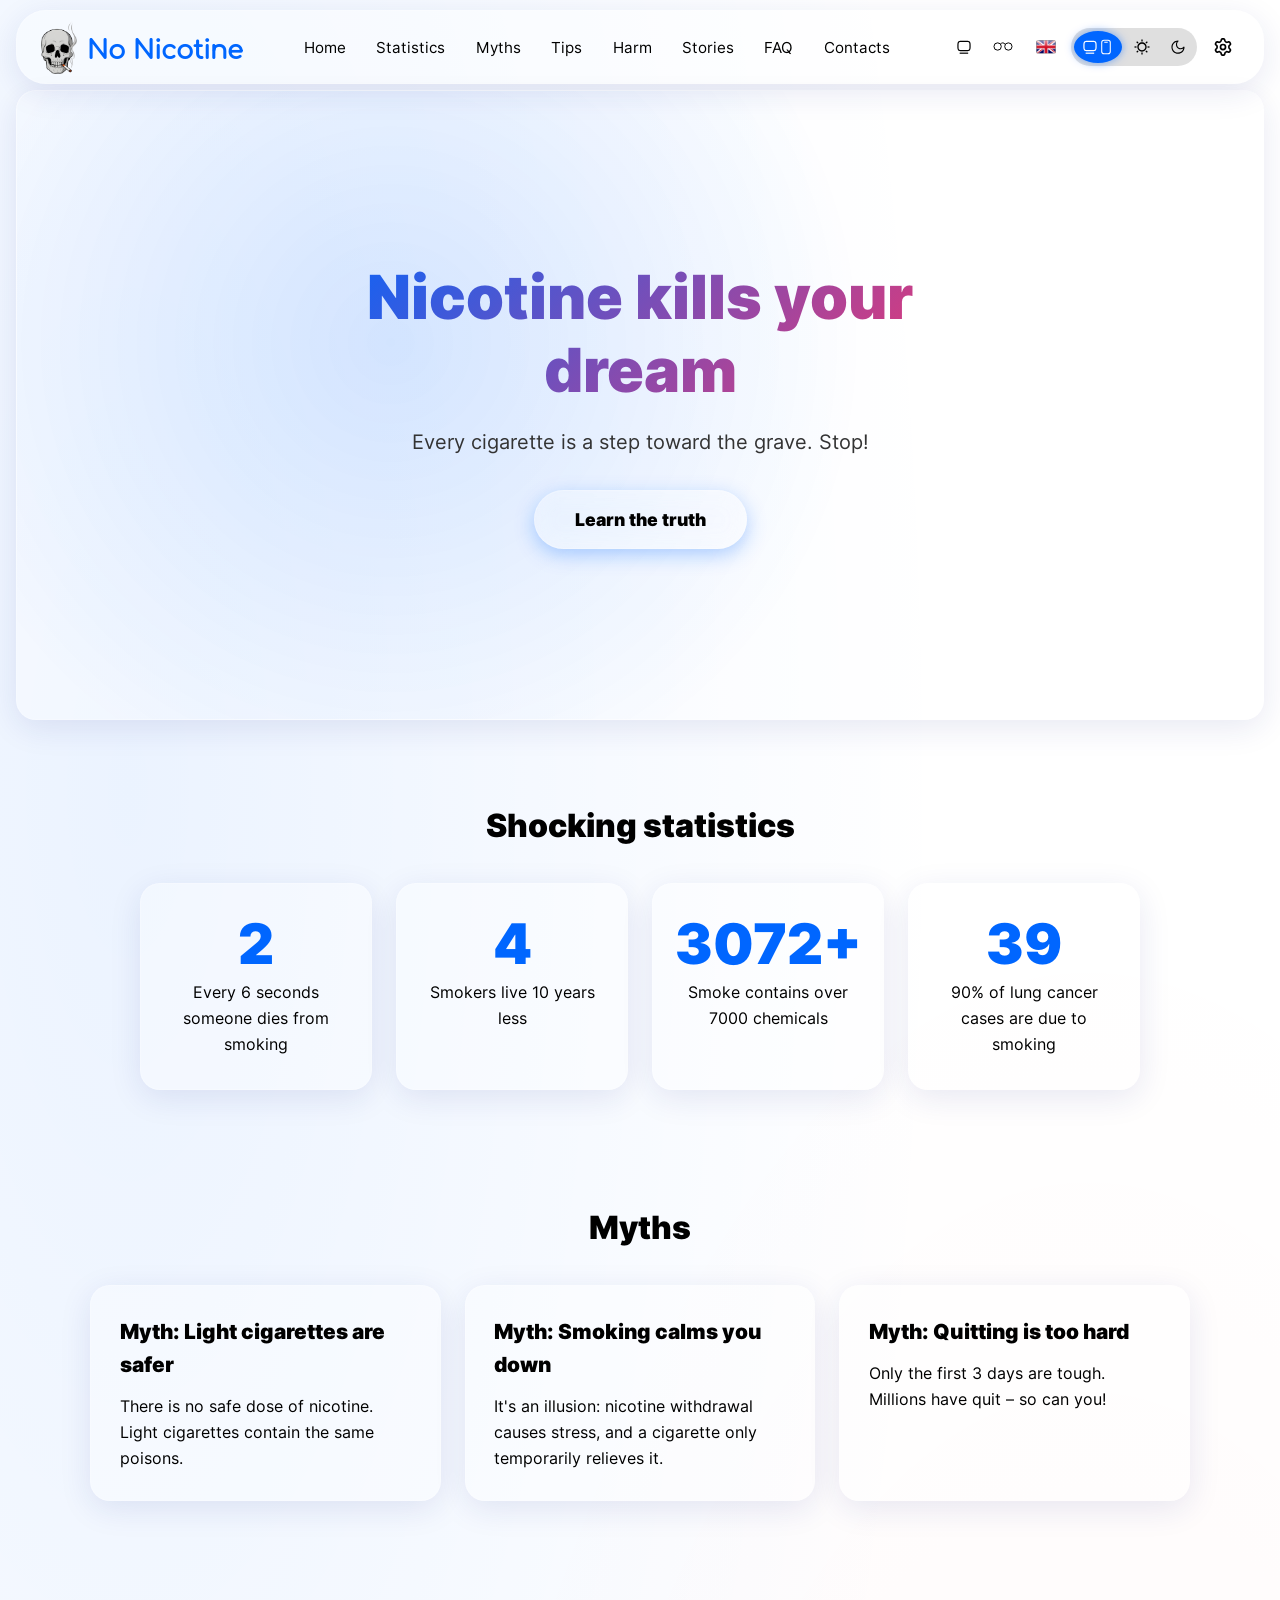
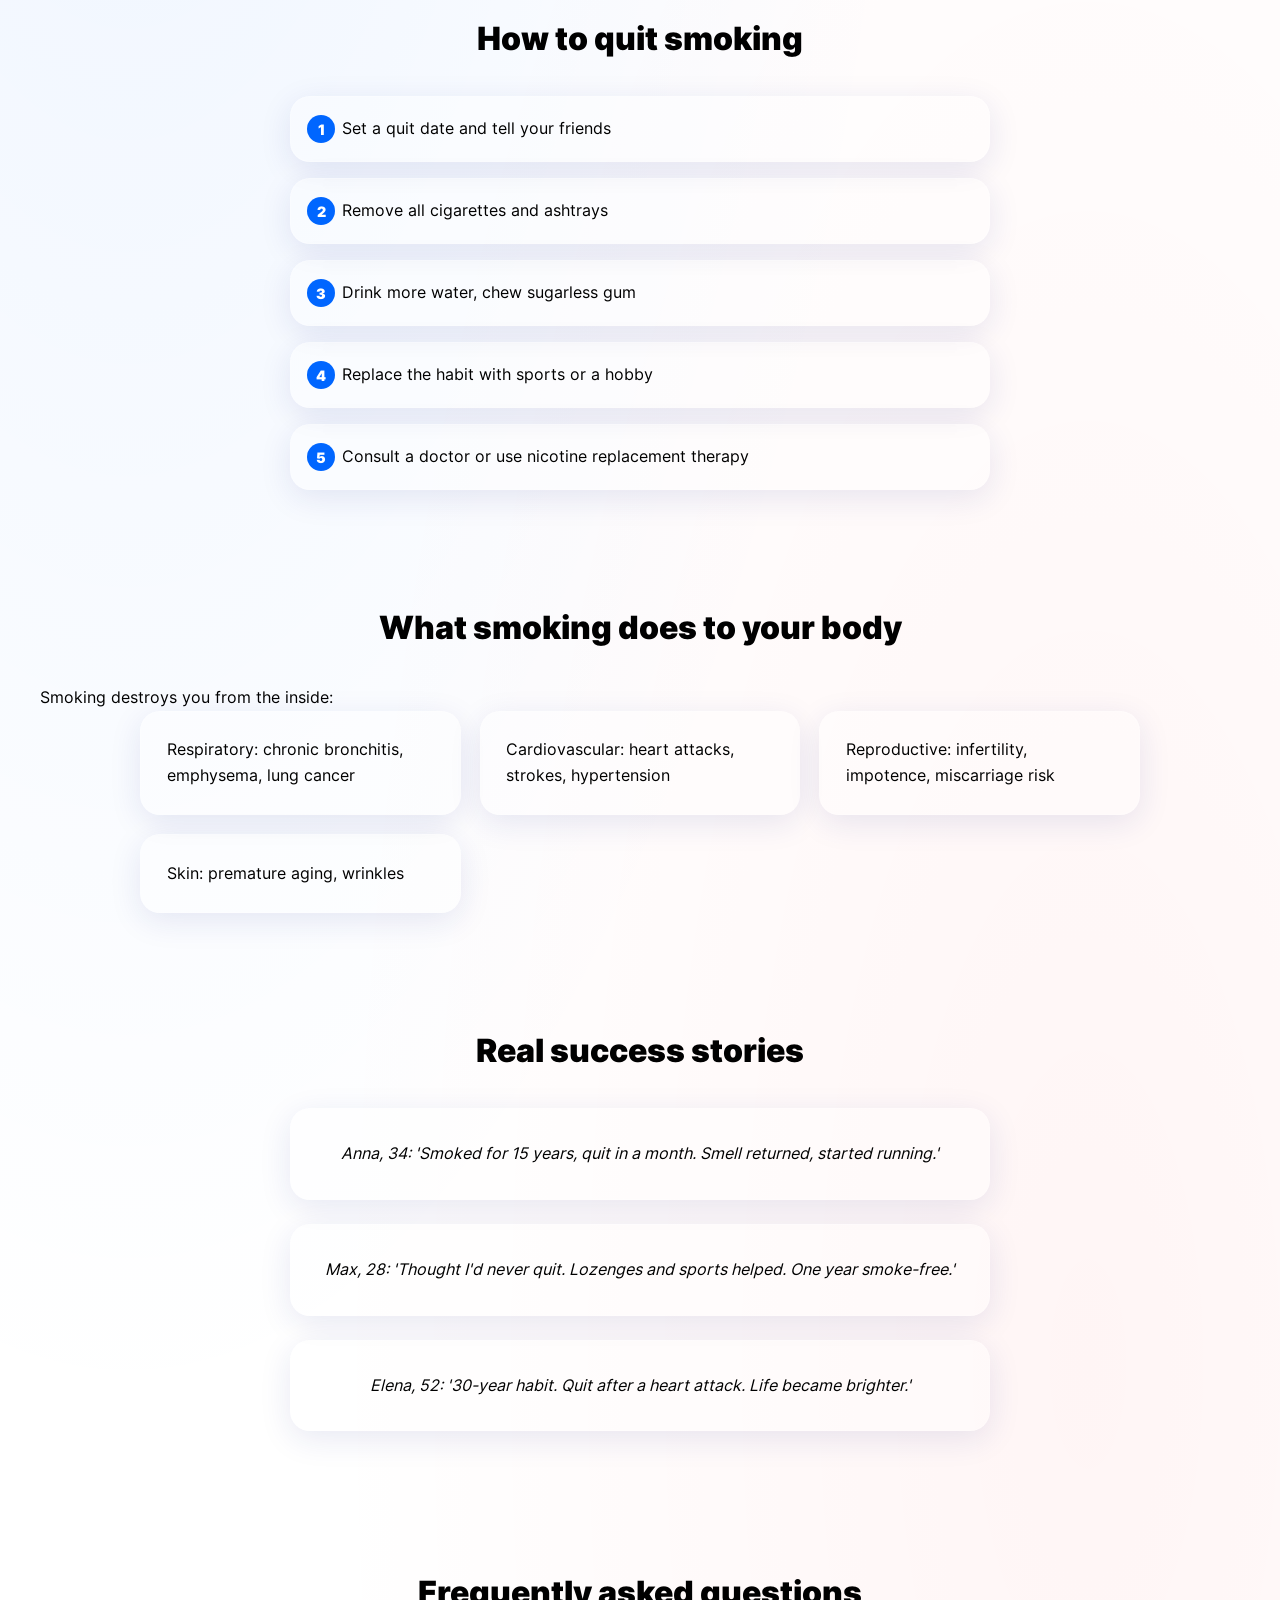
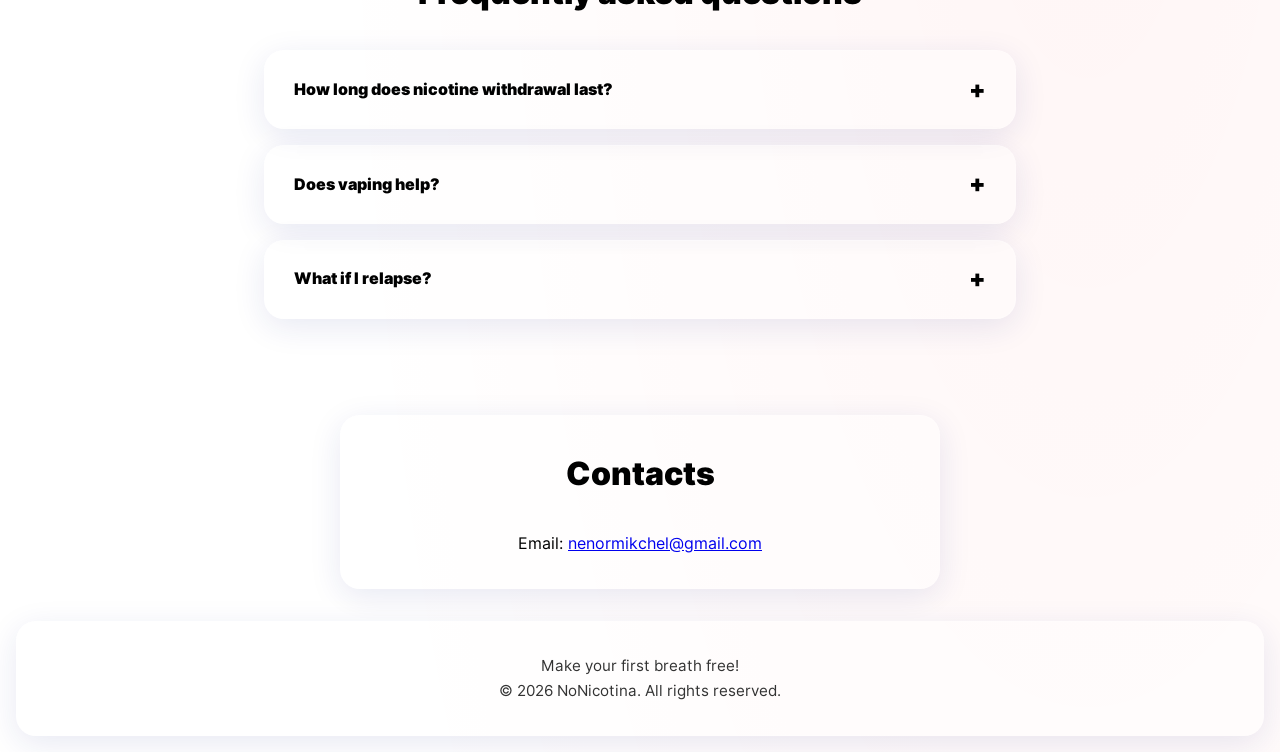
==== commit 31e69f07: "Коммит" ====
--- a/index.html
+++ b/index.html
@@ -10,6 +10,7 @@
   <link rel="manifest" href="/site.webmanifest">
   <meta name="msapplication-config" content="/browserconfig.xml">
   <link rel="alternate" type="application/rss+xml" title="NoNicotina RSS Feed" href="/rss.xml">
+  <link rel="alternate" type="application/atom+xml" title="Nonicotina Atom Feed" href="/atom.xml" />
   <link rel="search" type="application/opensearchdescription+xml" title="NoNicotina" href="/opensearch.xml">
   <!-- hreflang для всех языков -->
   <link rel="alternate" hreflang="ru" href="https://nonicotina.github.io/">
--- a/static/styles/style.css
+++ b/static/styles/style.css
@@ -242,40 +242,58 @@
   display: none;
 }
 
-/* Переключатель темы */
+/* ---------- Кнопки темы (полная замена) ---------- */
 .theme-toggle {
   display: flex;
   gap: 4px;
-  background: rgba(128, 128, 128, 0.2);
+  background: rgba(128, 128, 128, 0.25);
   border-radius: 20px;
   padding: 3px;
   backdrop-filter: blur(12px);
 }
+
 .theme-btn {
   background: transparent;
   border: 2px solid transparent;
   padding: 6px;
   border-radius: 50%;
   cursor: pointer;
-  color: var(--text);
   display: flex;
   align-items: center;
   justify-content: center;
   transition: background 0.25s, color 0.25s, border-color 0.25s;
-}
+  /* ЦВЕТ ПО УМОЛЧАНИЮ – чёрный для светлой, белый для тёмной */
+  color: var(--text);
+}
+
+/* Светлая тема – явно чёрный */
+[data-theme="light"] .theme-btn,
+[data-theme="system"] .theme-btn {
+  color: #000000;
+}
+
+/* Тёмная тема – белый */
+[data-theme="dark"] .theme-btn {
+  color: #ffffff;
+}
+
+/* Системная тема, если ОС тёмная – переопределяем на белый */
+@media (prefers-color-scheme: dark) {
+  [data-theme="system"] .theme-btn {
+    color: #ffffff;
+  }
+}
+
 .theme-btn:hover:not(.active) {
   background: rgba(128, 128, 128, 0.3);
   border-color: var(--text-soft);
 }
+
 .theme-btn.active {
   background: var(--accent);
   color: #fff;
   border-color: var(--accent);
   box-shadow: 0 0 8px rgba(0,102,255,0.5);
-}
-.theme-btn svg {
-  width: 16px;
-  height: 16px;
 }
 
 /* Переключатель языка */
